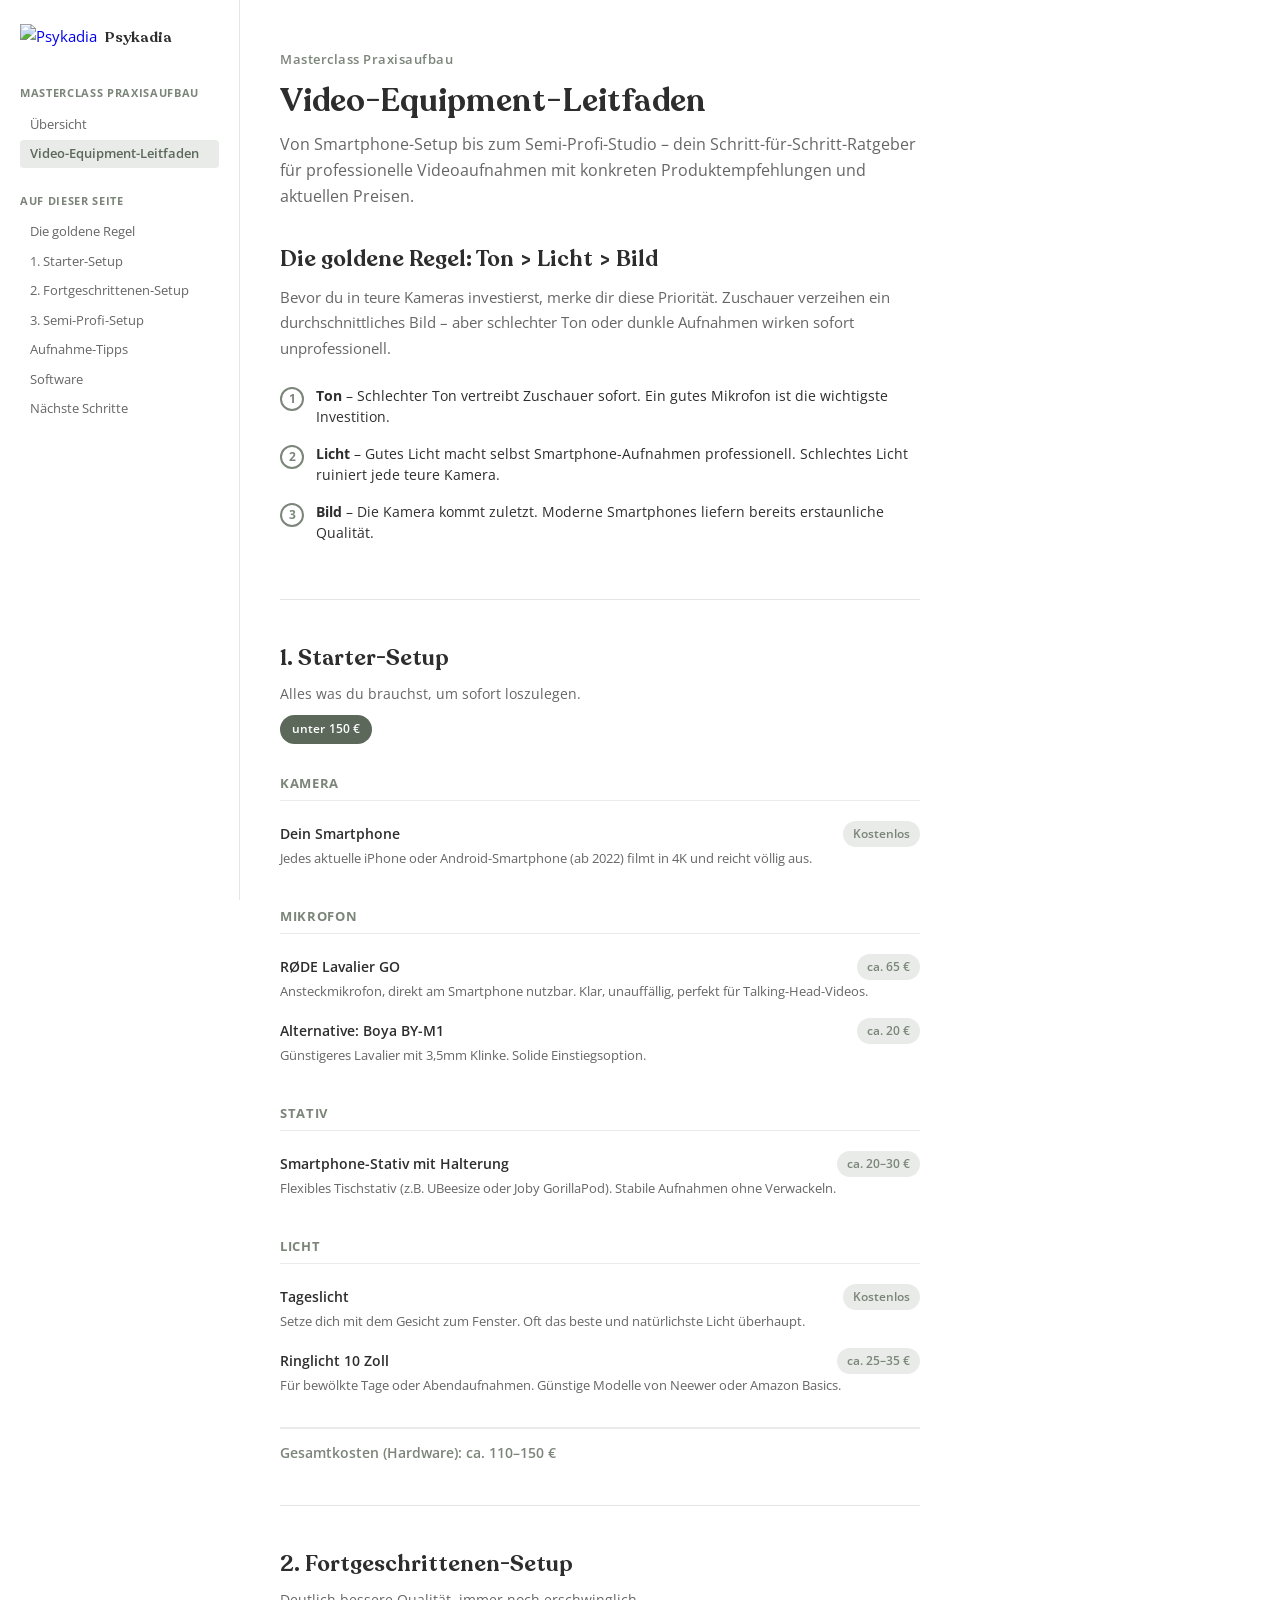
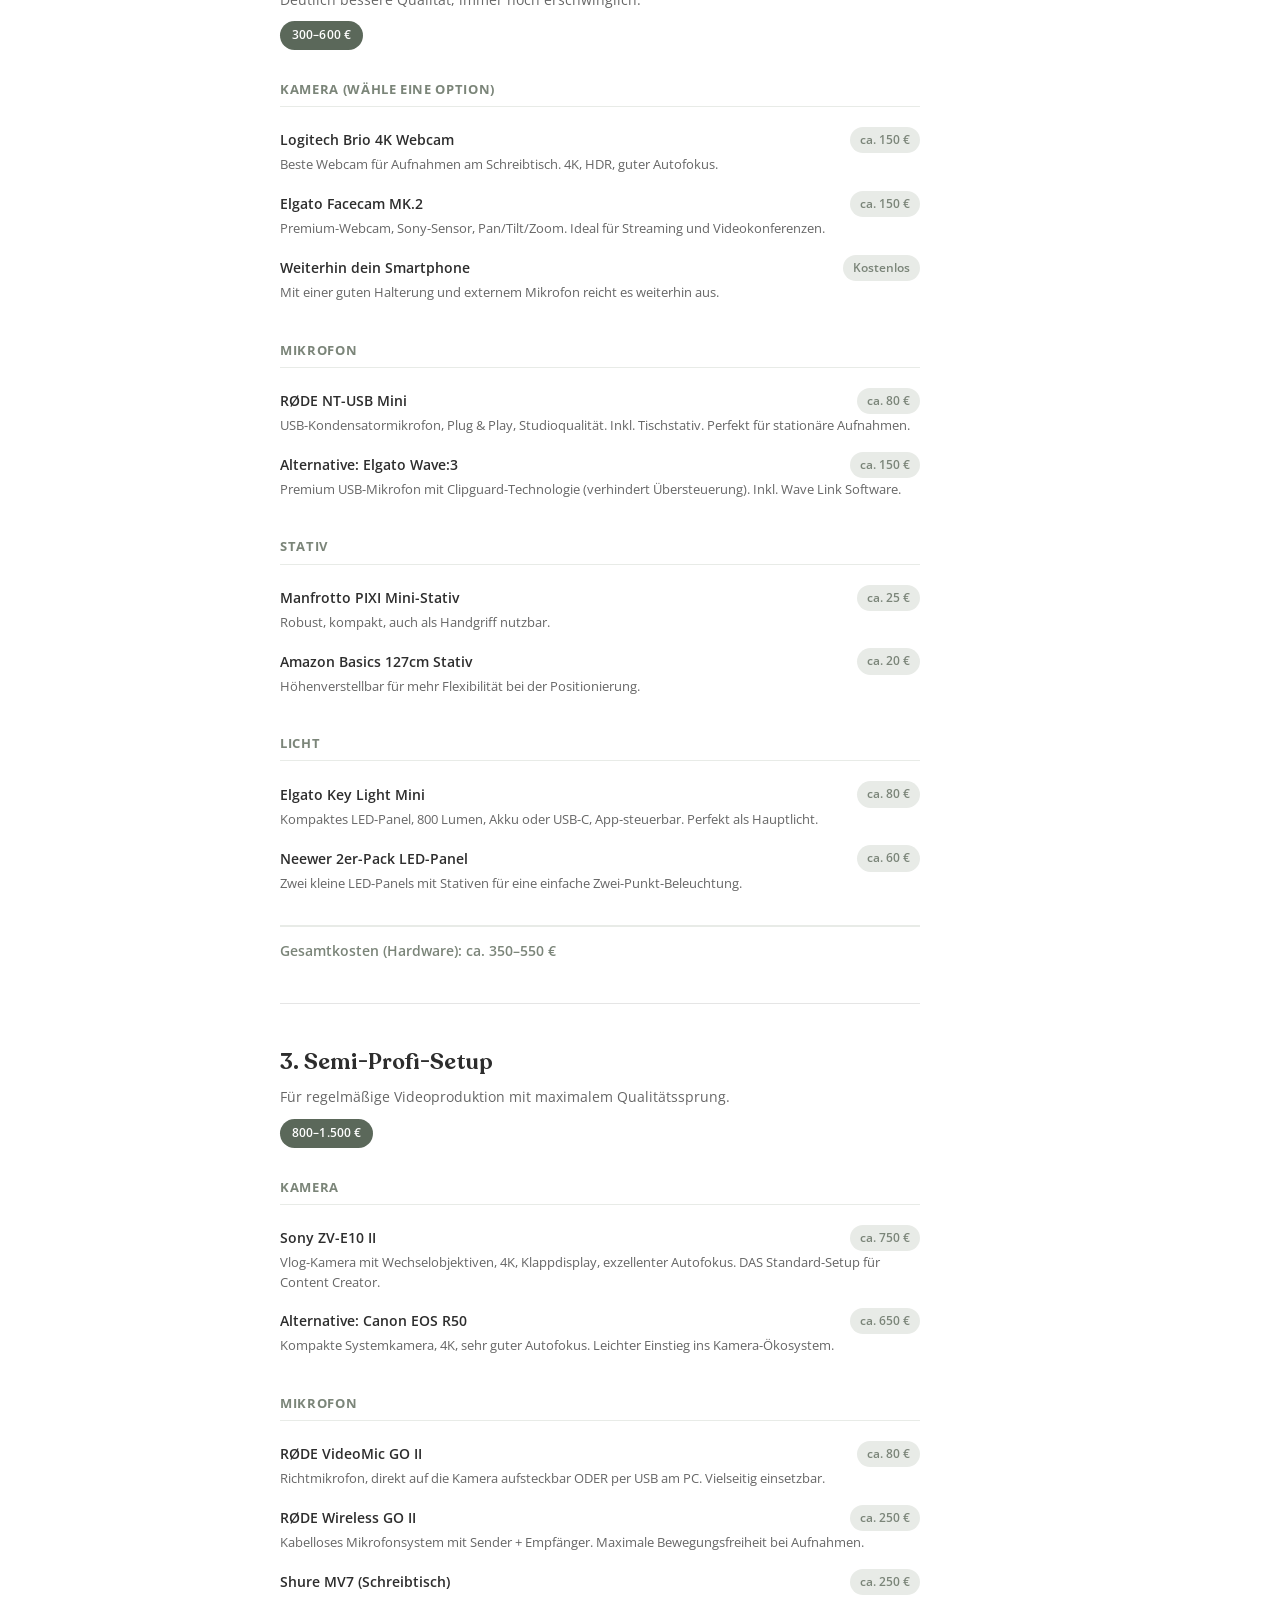
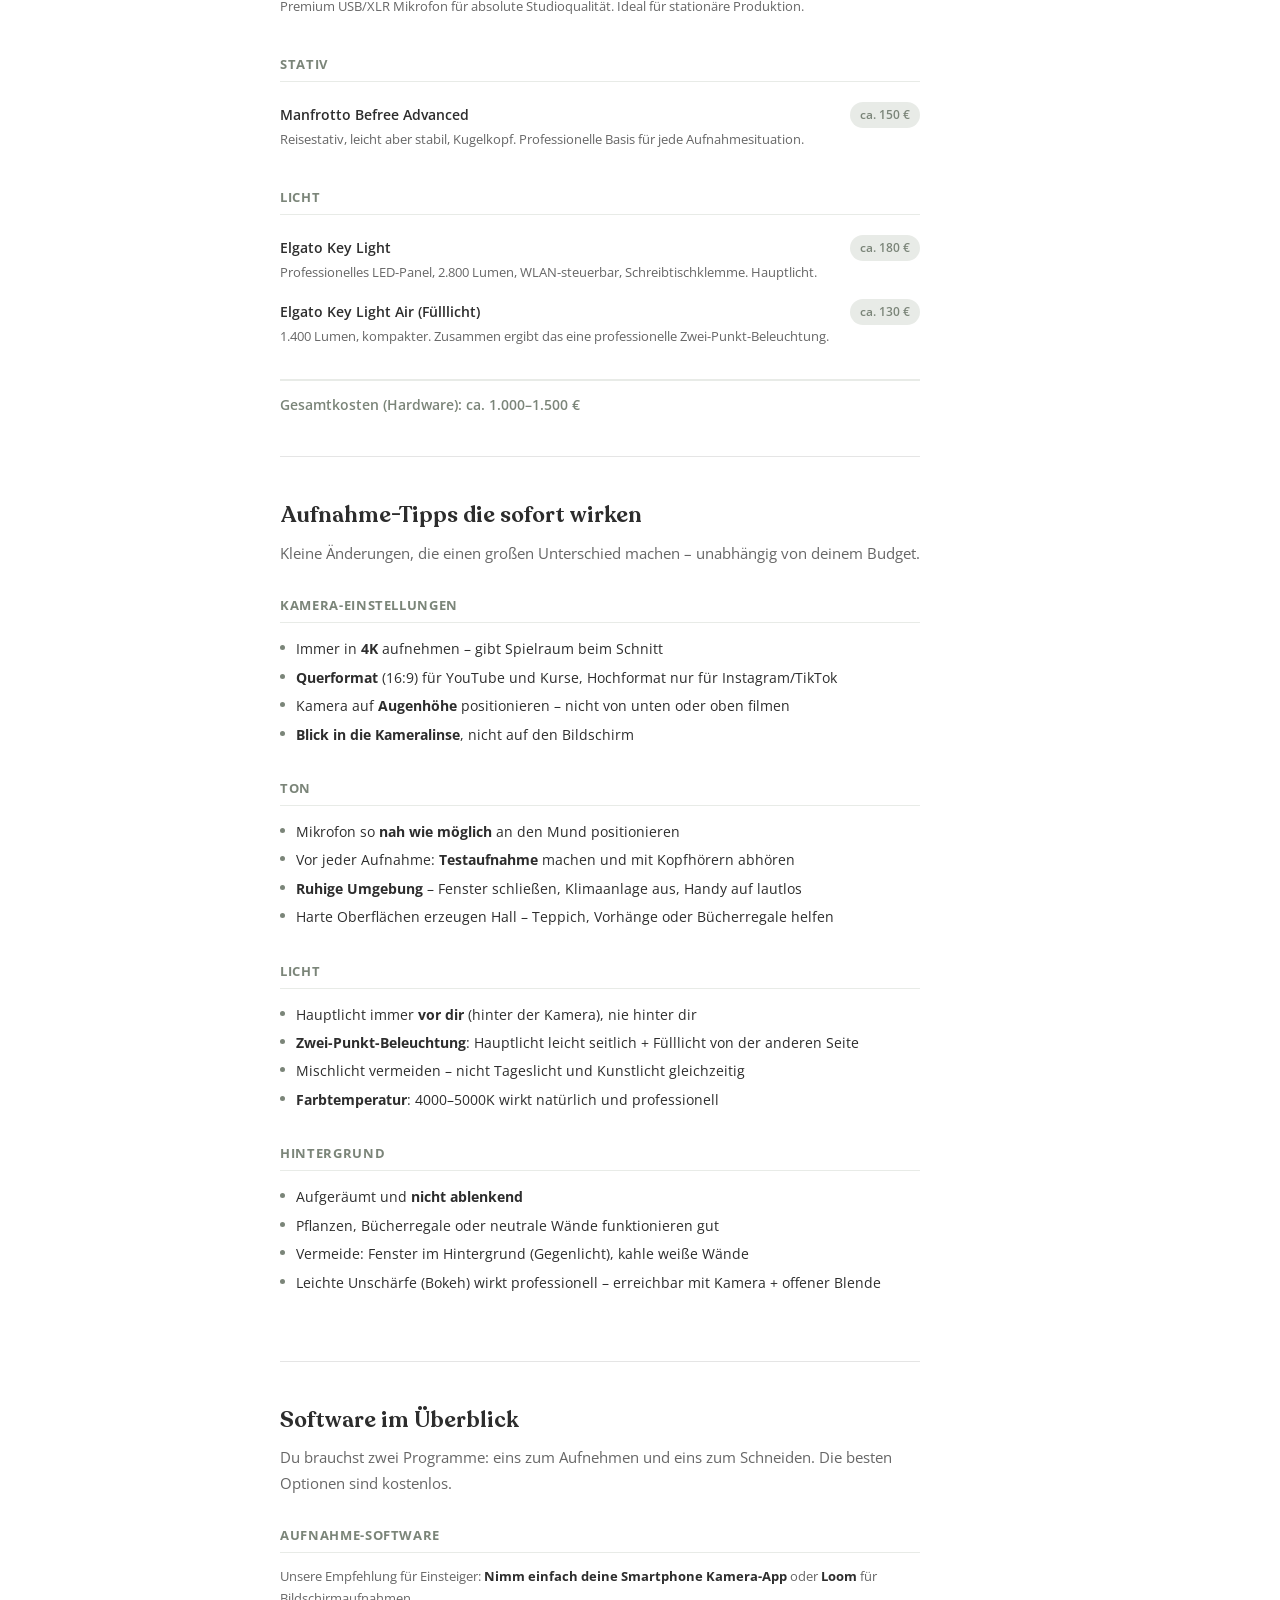
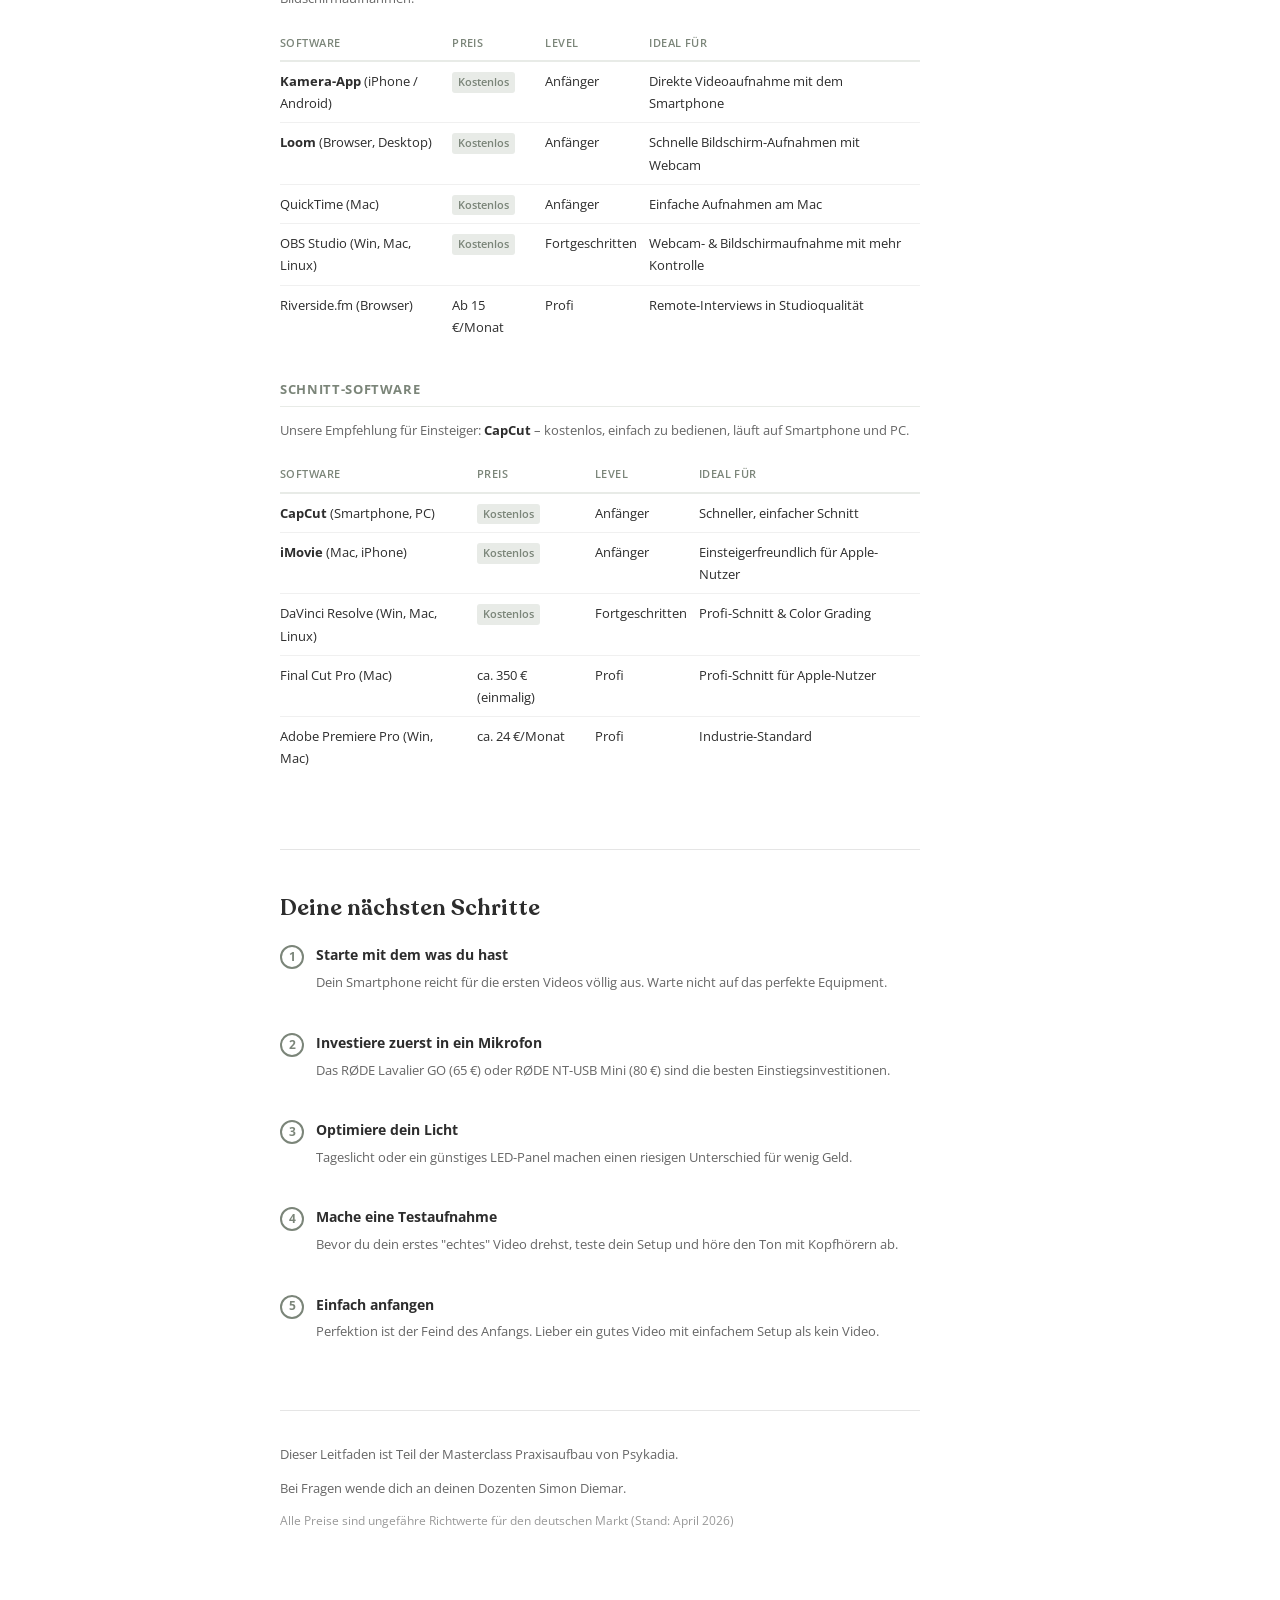
==== pages/video-equipment.html @ 3eea7503 "Initial commit" ====
<!DOCTYPE html>
<html lang="de">
<head>
<meta charset="UTF-8">
<meta name="viewport" content="width=device-width, initial-scale=1.0">
<title>Video-Equipment-Leitfaden | Psykadia</title>
<link rel="preconnect" href="https://fonts.googleapis.com">
<link href="https://fonts.googleapis.com/css2?family=Open+Sans:wght@400;500;600;700&display=swap" rel="stylesheet">
<link rel="stylesheet" href="../assets/style.css">
</head>
<body>

<div class="layout">

  <!-- SIDEBAR -->
  <aside class="sidebar">
    <a href="../index.html" class="sidebar-logo">
      <img src="../assets/logo.png" alt="Psykadia">
      <span>Psykadia</span>
    </a>

    <div class="sidebar-section">
      <div class="sidebar-section-title">Masterclass Praxisaufbau</div>
      <nav>
        <a href="../index.html">Übersicht</a>
        <a href="video-equipment.html" class="active">Video-Equipment-Leitfaden</a>
      </nav>
    </div>

    <div class="sidebar-section">
      <div class="sidebar-section-title">Auf dieser Seite</div>
      <nav>
        <a href="#grundregel">Die goldene Regel</a>
        <a href="#stufe1">1. Starter-Setup</a>
        <a href="#stufe2">2. Fortgeschrittenen-Setup</a>
        <a href="#stufe3">3. Semi-Profi-Setup</a>
        <a href="#tipps">Aufnahme-Tipps</a>
        <a href="#software">Software</a>
        <a href="#schritte">Nächste Schritte</a>
      </nav>
    </div>
  </aside>

  <!-- MAIN -->
  <main class="main">

    <div class="breadcrumb">Masterclass Praxisaufbau</div>
    <h1>Video-Equipment-Leitfaden</h1>
    <p class="page-desc">Von Smartphone-Setup bis zum Semi-Profi-Studio – dein Schritt-für-Schritt-Ratgeber für professionelle Videoaufnahmen mit konkreten Produktempfehlungen und aktuellen Preisen.</p>

    <!-- GOLDEN RULE -->
    <section id="grundregel">
      <h2>Die goldene Regel: Ton > Licht > Bild</h2>
      <p class="section-desc">Bevor du in teure Kameras investierst, merke dir diese Priorität. Zuschauer verzeihen ein durchschnittliches Bild – aber schlechter Ton oder dunkle Aufnahmen wirken sofort unprofessionell.</p>
      <div class="rule-item"><div class="rule-num">1</div><span><strong>Ton</strong> – Schlechter Ton vertreibt Zuschauer sofort. Ein gutes Mikrofon ist die wichtigste Investition.</span></div>
      <div class="rule-item"><div class="rule-num">2</div><span><strong>Licht</strong> – Gutes Licht macht selbst Smartphone-Aufnahmen professionell. Schlechtes Licht ruiniert jede teure Kamera.</span></div>
      <div class="rule-item"><div class="rule-num">3</div><span><strong>Bild</strong> – Die Kamera kommt zuletzt. Moderne Smartphones liefern bereits erstaunliche Qualität.</span></div>
    </section>

    <!-- STUFE 1 -->
    <section id="stufe1">
      <div class="tier-heading">
        <h2>1. Starter-Setup</h2>
        <div class="tier-desc">Alles was du brauchst, um sofort loszulegen.</div>
        <span class="pill">unter 150 €</span>
      </div>

      <div class="category-label">Kamera</div>
      <div class="product">
        <div class="product-row"><span class="product-name">Dein Smartphone</span><span class="product-price">Kostenlos</span></div>
        <div class="product-desc">Jedes aktuelle iPhone oder Android-Smartphone (ab 2022) filmt in 4K und reicht völlig aus.</div>
      </div>

      <div class="category-label">Mikrofon</div>
      <div class="product">
        <div class="product-row"><span class="product-name">RØDE Lavalier GO</span><span class="product-price">ca. 65 €</span></div>
        <div class="product-desc">Ansteckmikrofon, direkt am Smartphone nutzbar. Klar, unauffällig, perfekt für Talking-Head-Videos.</div>
      </div>
      <div class="product">
        <div class="product-row"><span class="product-name">Alternative: Boya BY-M1</span><span class="product-price">ca. 20 €</span></div>
        <div class="product-desc">Günstigeres Lavalier mit 3,5mm Klinke. Solide Einstiegsoption.</div>
      </div>

      <div class="category-label">Stativ</div>
      <div class="product">
        <div class="product-row"><span class="product-name">Smartphone-Stativ mit Halterung</span><span class="product-price">ca. 20–30 €</span></div>
        <div class="product-desc">Flexibles Tischstativ (z.B. UBeesize oder Joby GorillaPod). Stabile Aufnahmen ohne Verwackeln.</div>
      </div>

      <div class="category-label">Licht</div>
      <div class="product">
        <div class="product-row"><span class="product-name">Tageslicht</span><span class="product-price">Kostenlos</span></div>
        <div class="product-desc">Setze dich mit dem Gesicht zum Fenster. Oft das beste und natürlichste Licht überhaupt.</div>
      </div>
      <div class="product">
        <div class="product-row"><span class="product-name">Ringlicht 10 Zoll</span><span class="product-price">ca. 25–35 €</span></div>
        <div class="product-desc">Für bewölkte Tage oder Abendaufnahmen. Günstige Modelle von Neewer oder Amazon Basics.</div>
      </div>

      <div class="tier-total">Gesamtkosten (Hardware): ca. 110–150 €</div>
    </section>

    <!-- STUFE 2 -->
    <section id="stufe2">
      <div class="tier-heading">
        <h2>2. Fortgeschrittenen-Setup</h2>
        <div class="tier-desc">Deutlich bessere Qualität, immer noch erschwinglich.</div>
        <span class="pill">300–600 €</span>
      </div>

      <div class="category-label">Kamera (wähle eine Option)</div>
      <div class="product">
        <div class="product-row"><span class="product-name">Logitech Brio 4K Webcam</span><span class="product-price">ca. 150 €</span></div>
        <div class="product-desc">Beste Webcam für Aufnahmen am Schreibtisch. 4K, HDR, guter Autofokus.</div>
      </div>
      <div class="product">
        <div class="product-row"><span class="product-name">Elgato Facecam MK.2</span><span class="product-price">ca. 150 €</span></div>
        <div class="product-desc">Premium-Webcam, Sony-Sensor, Pan/Tilt/Zoom. Ideal für Streaming und Videokonferenzen.</div>
      </div>
      <div class="product">
        <div class="product-row"><span class="product-name">Weiterhin dein Smartphone</span><span class="product-price">Kostenlos</span></div>
        <div class="product-desc">Mit einer guten Halterung und externem Mikrofon reicht es weiterhin aus.</div>
      </div>

      <div class="category-label">Mikrofon</div>
      <div class="product">
        <div class="product-row"><span class="product-name">RØDE NT-USB Mini</span><span class="product-price">ca. 80 €</span></div>
        <div class="product-desc">USB-Kondensatormikrofon, Plug & Play, Studioqualität. Inkl. Tischstativ. Perfekt für stationäre Aufnahmen.</div>
      </div>
      <div class="product">
        <div class="product-row"><span class="product-name">Alternative: Elgato Wave:3</span><span class="product-price">ca. 150 €</span></div>
        <div class="product-desc">Premium USB-Mikrofon mit Clipguard-Technologie (verhindert Übersteuerung). Inkl. Wave Link Software.</div>
      </div>

      <div class="category-label">Stativ</div>
      <div class="product">
        <div class="product-row"><span class="product-name">Manfrotto PIXI Mini-Stativ</span><span class="product-price">ca. 25 €</span></div>
        <div class="product-desc">Robust, kompakt, auch als Handgriff nutzbar.</div>
      </div>
      <div class="product">
        <div class="product-row"><span class="product-name">Amazon Basics 127cm Stativ</span><span class="product-price">ca. 20 €</span></div>
        <div class="product-desc">Höhenverstellbar für mehr Flexibilität bei der Positionierung.</div>
      </div>

      <div class="category-label">Licht</div>
      <div class="product">
        <div class="product-row"><span class="product-name">Elgato Key Light Mini</span><span class="product-price">ca. 80 €</span></div>
        <div class="product-desc">Kompaktes LED-Panel, 800 Lumen, Akku oder USB-C, App-steuerbar. Perfekt als Hauptlicht.</div>
      </div>
      <div class="product">
        <div class="product-row"><span class="product-name">Neewer 2er-Pack LED-Panel</span><span class="product-price">ca. 60 €</span></div>
        <div class="product-desc">Zwei kleine LED-Panels mit Stativen für eine einfache Zwei-Punkt-Beleuchtung.</div>
      </div>

      <div class="tier-total">Gesamtkosten (Hardware): ca. 350–550 €</div>
    </section>

    <!-- STUFE 3 -->
    <section id="stufe3">
      <div class="tier-heading">
        <h2>3. Semi-Profi-Setup</h2>
        <div class="tier-desc">Für regelmäßige Videoproduktion mit maximalem Qualitätssprung.</div>
        <span class="pill">800–1.500 €</span>
      </div>

      <div class="category-label">Kamera</div>
      <div class="product">
        <div class="product-row"><span class="product-name">Sony ZV-E10 II</span><span class="product-price">ca. 750 €</span></div>
        <div class="product-desc">Vlog-Kamera mit Wechselobjektiven, 4K, Klappdisplay, exzellenter Autofokus. DAS Standard-Setup für Content Creator.</div>
      </div>
      <div class="product">
        <div class="product-row"><span class="product-name">Alternative: Canon EOS R50</span><span class="product-price">ca. 650 €</span></div>
        <div class="product-desc">Kompakte Systemkamera, 4K, sehr guter Autofokus. Leichter Einstieg ins Kamera-Ökosystem.</div>
      </div>

      <div class="category-label">Mikrofon</div>
      <div class="product">
        <div class="product-row"><span class="product-name">RØDE VideoMic GO II</span><span class="product-price">ca. 80 €</span></div>
        <div class="product-desc">Richtmikrofon, direkt auf die Kamera aufsteckbar ODER per USB am PC. Vielseitig einsetzbar.</div>
      </div>
      <div class="product">
        <div class="product-row"><span class="product-name">RØDE Wireless GO II</span><span class="product-price">ca. 250 €</span></div>
        <div class="product-desc">Kabelloses Mikrofonsystem mit Sender + Empfänger. Maximale Bewegungsfreiheit bei Aufnahmen.</div>
      </div>
      <div class="product">
        <div class="product-row"><span class="product-name">Shure MV7 (Schreibtisch)</span><span class="product-price">ca. 250 €</span></div>
        <div class="product-desc">Premium USB/XLR Mikrofon für absolute Studioqualität. Ideal für stationäre Produktion.</div>
      </div>

      <div class="category-label">Stativ</div>
      <div class="product">
        <div class="product-row"><span class="product-name">Manfrotto Befree Advanced</span><span class="product-price">ca. 150 €</span></div>
        <div class="product-desc">Reisestativ, leicht aber stabil, Kugelkopf. Professionelle Basis für jede Aufnahmesituation.</div>
      </div>

      <div class="category-label">Licht</div>
      <div class="product">
        <div class="product-row"><span class="product-name">Elgato Key Light</span><span class="product-price">ca. 180 €</span></div>
        <div class="product-desc">Professionelles LED-Panel, 2.800 Lumen, WLAN-steuerbar, Schreibtischklemme. Hauptlicht.</div>
      </div>
      <div class="product">
        <div class="product-row"><span class="product-name">Elgato Key Light Air (Fülllicht)</span><span class="product-price">ca. 130 €</span></div>
        <div class="product-desc">1.400 Lumen, kompakter. Zusammen ergibt das eine professionelle Zwei-Punkt-Beleuchtung.</div>
      </div>

      <div class="tier-total">Gesamtkosten (Hardware): ca. 1.000–1.500 €</div>
    </section>

    <!-- TIPPS -->
    <section id="tipps">
      <h2>Aufnahme-Tipps die sofort wirken</h2>
      <p class="section-desc">Kleine Änderungen, die einen großen Unterschied machen – unabhängig von deinem Budget.</p>

      <div class="category-label">Kamera-Einstellungen</div>
      <ul class="tips">
        <li>Immer in <strong>4K</strong> aufnehmen – gibt Spielraum beim Schnitt</li>
        <li><strong>Querformat</strong> (16:9) für YouTube und Kurse, Hochformat nur für Instagram/TikTok</li>
        <li>Kamera auf <strong>Augenhöhe</strong> positionieren – nicht von unten oder oben filmen</li>
        <li><strong>Blick in die Kameralinse</strong>, nicht auf den Bildschirm</li>
      </ul>

      <div class="category-label">Ton</div>
      <ul class="tips">
        <li>Mikrofon so <strong>nah wie möglich</strong> an den Mund positionieren</li>
        <li>Vor jeder Aufnahme: <strong>Testaufnahme</strong> machen und mit Kopfhörern abhören</li>
        <li><strong>Ruhige Umgebung</strong> – Fenster schließen, Klimaanlage aus, Handy auf lautlos</li>
        <li>Harte Oberflächen erzeugen Hall – Teppich, Vorhänge oder Bücherregale helfen</li>
      </ul>

      <div class="category-label">Licht</div>
      <ul class="tips">
        <li>Hauptlicht immer <strong>vor dir</strong> (hinter der Kamera), nie hinter dir</li>
        <li><strong>Zwei-Punkt-Beleuchtung</strong>: Hauptlicht leicht seitlich + Fülllicht von der anderen Seite</li>
        <li>Mischlicht vermeiden – nicht Tageslicht und Kunstlicht gleichzeitig</li>
        <li><strong>Farbtemperatur</strong>: 4000–5000K wirkt natürlich und professionell</li>
      </ul>

      <div class="category-label">Hintergrund</div>
      <ul class="tips">
        <li>Aufgeräumt und <strong>nicht ablenkend</strong></li>
        <li>Pflanzen, Bücherregale oder neutrale Wände funktionieren gut</li>
        <li>Vermeide: Fenster im Hintergrund (Gegenlicht), kahle weiße Wände</li>
        <li>Leichte Unschärfe (Bokeh) wirkt professionell – erreichbar mit Kamera + offener Blende</li>
      </ul>
    </section>

    <!-- SOFTWARE -->
    <section id="software">
      <h2>Software im Überblick</h2>
      <p class="section-desc">Du brauchst zwei Programme: eins zum Aufnehmen und eins zum Schneiden. Die besten Optionen sind kostenlos.</p>

      <div class="category-label">Aufnahme-Software</div>
      <p style="font-size:13px;color:var(--text-secondary);margin-bottom:16px;">Unsere Empfehlung für Einsteiger: <strong style="color:var(--text);">Nimm einfach deine Smartphone Kamera-App</strong> oder <strong style="color:var(--text);">Loom</strong> für Bildschirmaufnahmen.</p>
      <table>
        <thead><tr><th>Software</th><th>Preis</th><th>Level</th><th>Ideal für</th></tr></thead>
        <tbody>
          <tr><td><strong>Kamera-App</strong> (iPhone / Android)</td><td><span class="tag-free">Kostenlos</span></td><td>Anfänger</td><td>Direkte Videoaufnahme mit dem Smartphone</td></tr>
          <tr><td><strong>Loom</strong> (Browser, Desktop)</td><td><span class="tag-free">Kostenlos</span></td><td>Anfänger</td><td>Schnelle Bildschirm-Aufnahmen mit Webcam</td></tr>
          <tr><td>QuickTime (Mac)</td><td><span class="tag-free">Kostenlos</span></td><td>Anfänger</td><td>Einfache Aufnahmen am Mac</td></tr>
          <tr><td>OBS Studio (Win, Mac, Linux)</td><td><span class="tag-free">Kostenlos</span></td><td>Fortgeschritten</td><td>Webcam- & Bildschirmaufnahme mit mehr Kontrolle</td></tr>
          <tr><td>Riverside.fm (Browser)</td><td>Ab 15 €/Monat</td><td>Profi</td><td>Remote-Interviews in Studioqualität</td></tr>
        </tbody>
      </table>

      <div class="category-label">Schnitt-Software</div>
      <p style="font-size:13px;color:var(--text-secondary);margin-bottom:16px;">Unsere Empfehlung für Einsteiger: <strong style="color:var(--text);">CapCut</strong> – kostenlos, einfach zu bedienen, läuft auf Smartphone und PC.</p>
      <table>
        <thead><tr><th>Software</th><th>Preis</th><th>Level</th><th>Ideal für</th></tr></thead>
        <tbody>
          <tr><td><strong>CapCut</strong> (Smartphone, PC)</td><td><span class="tag-free">Kostenlos</span></td><td>Anfänger</td><td>Schneller, einfacher Schnitt</td></tr>
          <tr><td><strong>iMovie</strong> (Mac, iPhone)</td><td><span class="tag-free">Kostenlos</span></td><td>Anfänger</td><td>Einsteigerfreundlich für Apple-Nutzer</td></tr>
          <tr><td>DaVinci Resolve (Win, Mac, Linux)</td><td><span class="tag-free">Kostenlos</span></td><td>Fortgeschritten</td><td>Profi-Schnitt & Color Grading</td></tr>
          <tr><td>Final Cut Pro (Mac)</td><td>ca. 350 € (einmalig)</td><td>Profi</td><td>Profi-Schnitt für Apple-Nutzer</td></tr>
          <tr><td>Adobe Premiere Pro (Win, Mac)</td><td>ca. 24 €/Monat</td><td>Profi</td><td>Industrie-Standard</td></tr>
        </tbody>
      </table>
    </section>

    <!-- NEXT STEPS -->
    <section id="schritte">
      <h2>Deine nächsten Schritte</h2>
      <div class="step"><div class="step-num">1</div><div class="step-text"><strong>Starte mit dem was du hast</strong><span>Dein Smartphone reicht für die ersten Videos völlig aus. Warte nicht auf das perfekte Equipment.</span></div></div>
      <div class="step"><div class="step-num">2</div><div class="step-text"><strong>Investiere zuerst in ein Mikrofon</strong><span>Das RØDE Lavalier GO (65 €) oder RØDE NT-USB Mini (80 €) sind die besten Einstiegsinvestitionen.</span></div></div>
      <div class="step"><div class="step-num">3</div><div class="step-text"><strong>Optimiere dein Licht</strong><span>Tageslicht oder ein günstiges LED-Panel machen einen riesigen Unterschied für wenig Geld.</span></div></div>
      <div class="step"><div class="step-num">4</div><div class="step-text"><strong>Mache eine Testaufnahme</strong><span>Bevor du dein erstes "echtes" Video drehst, teste dein Setup und höre den Ton mit Kopfhörern ab.</span></div></div>
      <div class="step"><div class="step-num">5</div><div class="step-text"><strong>Einfach anfangen</strong><span>Perfektion ist der Feind des Anfangs. Lieber ein gutes Video mit einfachem Setup als kein Video.</span></div></div>
    </section>

    <footer>
      <p>Dieser Leitfaden ist Teil der Masterclass Praxisaufbau von Psykadia.</p>
      <p>Bei Fragen wende dich an deinen Dozenten Simon Diemar.</p>
      <p style="margin-top:12px;font-size:12px;color:#999;">Alle Preise sind ungefähre Richtwerte für den deutschen Markt (Stand: April 2026)</p>
    </footer>

  </main>
</div>

</body>
</html>
---- assets/style.css ----
@font-face {
    font-family: 'Recoleta';
    src: url('./Recoleta-SemiBold.ttf') format('truetype');
    font-weight: 600;
    font-style: normal;
    font-display: swap;
  }
  
  :root {
    --sage: #7B8579;
    --sage-dark: #5B685A;
    --sage-light: #E8EBE7;
    --cream: #F2EEE6;
    --text: #2D2D2D;
    --text-secondary: #666;
    --border: #E5E5E5;
    --sidebar-width: 240px;
  }
  
  * { margin: 0; padding: 0; box-sizing: border-box; }
  html { scroll-behavior: smooth; }
  
  body {
    font-family: 'Open Sans', sans-serif;
    color: var(--text);
    background: #fff;
    line-height: 1.7;
    font-size: 15px;
    -webkit-font-smoothing: antialiased;
  }
  
  /* ===== LAYOUT ===== */
  .layout {
    display: flex;
    min-height: 100vh;
  }
  
  /* ===== SIDEBAR ===== */
  .sidebar {
    width: var(--sidebar-width);
    border-right: 1px solid var(--border);
    padding: 24px 20px;
    position: fixed;
    top: 0;
    left: 0;
    height: 100vh;
    overflow-y: auto;
  }
  
  .sidebar-logo {
    display: flex;
    align-items: center;
    gap: 8px;
    margin-bottom: 32px;
    text-decoration: none;
  }
  .sidebar-logo img { height: 28px; }
  .sidebar-logo span {
    font-family: 'Recoleta', Georgia, serif;
    font-weight: 600;
    font-size: 15px;
    color: var(--text);
  }
  
  .sidebar-section {
    margin-bottom: 24px;
  }
  .sidebar-section-title {
    font-size: 11px;
    font-weight: 700;
    text-transform: uppercase;
    letter-spacing: 0.06em;
    color: var(--sage);
    margin-bottom: 8px;
  }
  
  .sidebar nav a {
    display: block;
    font-size: 13px;
    color: var(--text-secondary);
    text-decoration: none;
    padding: 4px 10px;
    border-radius: 4px;
    margin-bottom: 2px;
    line-height: 1.5;
  }
  .sidebar nav a:hover {
    color: var(--text);
    background: var(--cream);
  }
  .sidebar nav a.active {
    color: var(--sage-dark);
    background: var(--sage-light);
    font-weight: 600;
  }
  
  /* ===== MAIN CONTENT ===== */
  .main {
    margin-left: var(--sidebar-width);
    flex: 1;
    max-width: 720px;
    padding: 48px 40px 64px;
  }
  
  /* ===== TYPOGRAPHY ===== */
  h1 {
    font-family: 'Recoleta', Georgia, serif;
    font-size: 32px;
    font-weight: 600;
    line-height: 1.2;
    color: var(--text);
    margin-bottom: 12px;
  }
  
  h2 {
    font-family: 'Recoleta', Georgia, serif;
    font-size: 22px;
    font-weight: 600;
    margin-bottom: 6px;
    color: var(--text);
  }
  
  p { margin-bottom: 12px; }
  
  p.page-desc {
    font-size: 16px;
    color: var(--text-secondary);
    line-height: 1.6;
    margin-bottom: 32px;
  }
  
  p.section-desc {
    color: var(--text-secondary);
    margin-bottom: 24px;
  }
  
  .breadcrumb {
    font-size: 13px;
    color: var(--sage);
    font-weight: 600;
    margin-bottom: 12px;
    letter-spacing: 0.04em;
  }
  
  /* ===== SECTIONS ===== */
  section {
    padding: 40px 0;
    border-bottom: 1px solid var(--border);
  }
  section:first-of-type { padding-top: 0; }
  section:last-of-type { border-bottom: none; }
  
  /* ===== TIER HEADINGS ===== */
  .tier-heading { margin-bottom: 24px; }
  .tier-heading h2 { margin-bottom: 4px; }
  .tier-heading .tier-desc {
    font-size: 14px;
    color: var(--text-secondary);
    margin-bottom: 10px;
  }
  
  /* ===== PILLS ===== */
  .pill {
    display: inline-block;
    background: var(--sage-dark);
    color: #fff;
    font-size: 12px;
    font-weight: 600;
    padding: 4px 12px;
    border-radius: 100px;
    letter-spacing: 0.01em;
  }
  
  /* ===== CATEGORY LABELS ===== */
  .category-label {
    font-size: 13px;
    font-weight: 700;
    letter-spacing: 0.05em;
    text-transform: uppercase;
    color: var(--sage);
    margin-top: 28px;
    margin-bottom: 12px;
    padding-bottom: 6px;
    border-bottom: 1px solid var(--sage-light);
  }
  
  /* ===== PRODUCTS ===== */
  .product { padding: 8px 0; }
  .product-row {
    display: flex;
    justify-content: space-between;
    align-items: center;
  }
  .product-name {
    font-weight: 600;
    font-size: 14px;
    color: var(--text);
  }
  .product-price {
    font-size: 12px;
    font-weight: 600;
    color: var(--sage);
    background: var(--sage-light);
    padding: 3px 10px;
    border-radius: 100px;
    white-space: nowrap;
  }
  .product-desc {
    font-size: 13px;
    color: var(--text-secondary);
    margin-top: 2px;
    line-height: 1.5;
  }
  
  /* ===== TIER TOTAL ===== */
  .tier-total {
    margin-top: 24px;
    padding-top: 12px;
    border-top: 2px solid var(--sage-light);
    font-weight: 600;
    color: var(--sage);
    font-size: 14px;
  }
  
  /* ===== NUMBERED ITEMS (rules, steps) ===== */
  .rule-item, .step {
    display: flex;
    gap: 12px;
    align-items: flex-start;
    margin-bottom: 16px;
  }
  .rule-num, .step-num {
    width: 24px;
    height: 24px;
    border: 2px solid var(--sage);
    border-radius: 50%;
    display: flex;
    align-items: center;
    justify-content: center;
    font-size: 12px;
    font-weight: 700;
    color: var(--sage);
    flex-shrink: 0;
    margin-top: 2px;
  }
  .rule-item strong { color: var(--text); }
  .rule-item span, .step-text span {
    font-size: 14px;
    line-height: 1.5;
  }
  .step { padding: 10px 0; }
  .step-text strong { display: block; font-size: 14px; margin-bottom: 2px; }
  .step-text span { font-size: 13px; color: var(--text-secondary); }
  
  /* ===== BULLET LISTS ===== */
  ul.tips { list-style: none; margin-bottom: 24px; }
  ul.tips li {
    padding: 3px 0;
    padding-left: 16px;
    position: relative;
    font-size: 14px;
    line-height: 1.6;
  }
  ul.tips li::before {
    content: '';
    position: absolute;
    left: 0;
    top: 10px;
    width: 5px;
    height: 5px;
    border-radius: 50%;
    background: var(--sage);
  }
  
  /* ===== TABLES ===== */
  table {
    width: 100%;
    border-collapse: collapse;
    margin-bottom: 32px;
    font-size: 13px;
  }
  thead th {
    text-align: left;
    font-weight: 600;
    font-size: 11px;
    text-transform: uppercase;
    letter-spacing: 0.04em;
    color: var(--sage);
    padding: 8px 12px 8px 0;
    border-bottom: 2px solid var(--sage-light);
  }
  tbody td {
    padding: 8px 12px 8px 0;
    border-bottom: 1px solid #f0f0f0;
    vertical-align: top;
  }
  tbody tr:last-child td { border-bottom: none; }
  .tag-free {
    display: inline-block;
    background: var(--sage-light);
    color: var(--sage);
    font-size: 11px;
    font-weight: 600;
    padding: 1px 6px;
    border-radius: 3px;
  }
  
  /* ===== FOOTER ===== */
  footer {
    padding: 32px 0;
    border-top: 1px solid var(--border);
  }
  footer p { font-size: 13px; color: var(--text-secondary); }
  
  /* ===== HOME PAGE CARDS ===== */
  .docs-grid {
    display: grid;
    grid-template-columns: 1fr 1fr;
    gap: 16px;
    margin-top: 24px;
  }
  .doc-card {
    border: 1px solid var(--border);
    border-radius: 8px;
    padding: 20px;
    text-decoration: none;
    color: var(--text);
    transition: border-color 0.2s, box-shadow 0.2s;
  }
  .doc-card:hover {
    border-color: var(--sage);
    box-shadow: 0 2px 8px rgba(0,0,0,0.04);
  }
  .doc-card h3 {
    font-family: 'Recoleta', Georgia, serif;
    font-size: 16px;
    font-weight: 600;
    margin-bottom: 4px;
  }
  .doc-card p {
    font-size: 13px;
    color: var(--text-secondary);
    margin-bottom: 0;
    line-height: 1.5;
  }
  
  /* ===== MOBILE ===== */
  @media (max-width: 768px) {
    .sidebar {
      display: none;
    }
    .main {
      margin-left: 0;
      padding: 32px 20px 48px;
    }
    .docs-grid {
      grid-template-columns: 1fr;
    }
    .product-row {
      flex-direction: column;
      align-items: flex-start;
      gap: 4px;
    }
  }
  
  @media print {
    .sidebar { display: none; }
    .main { margin-left: 0; }
    section { padding: 24px 0; }
  }
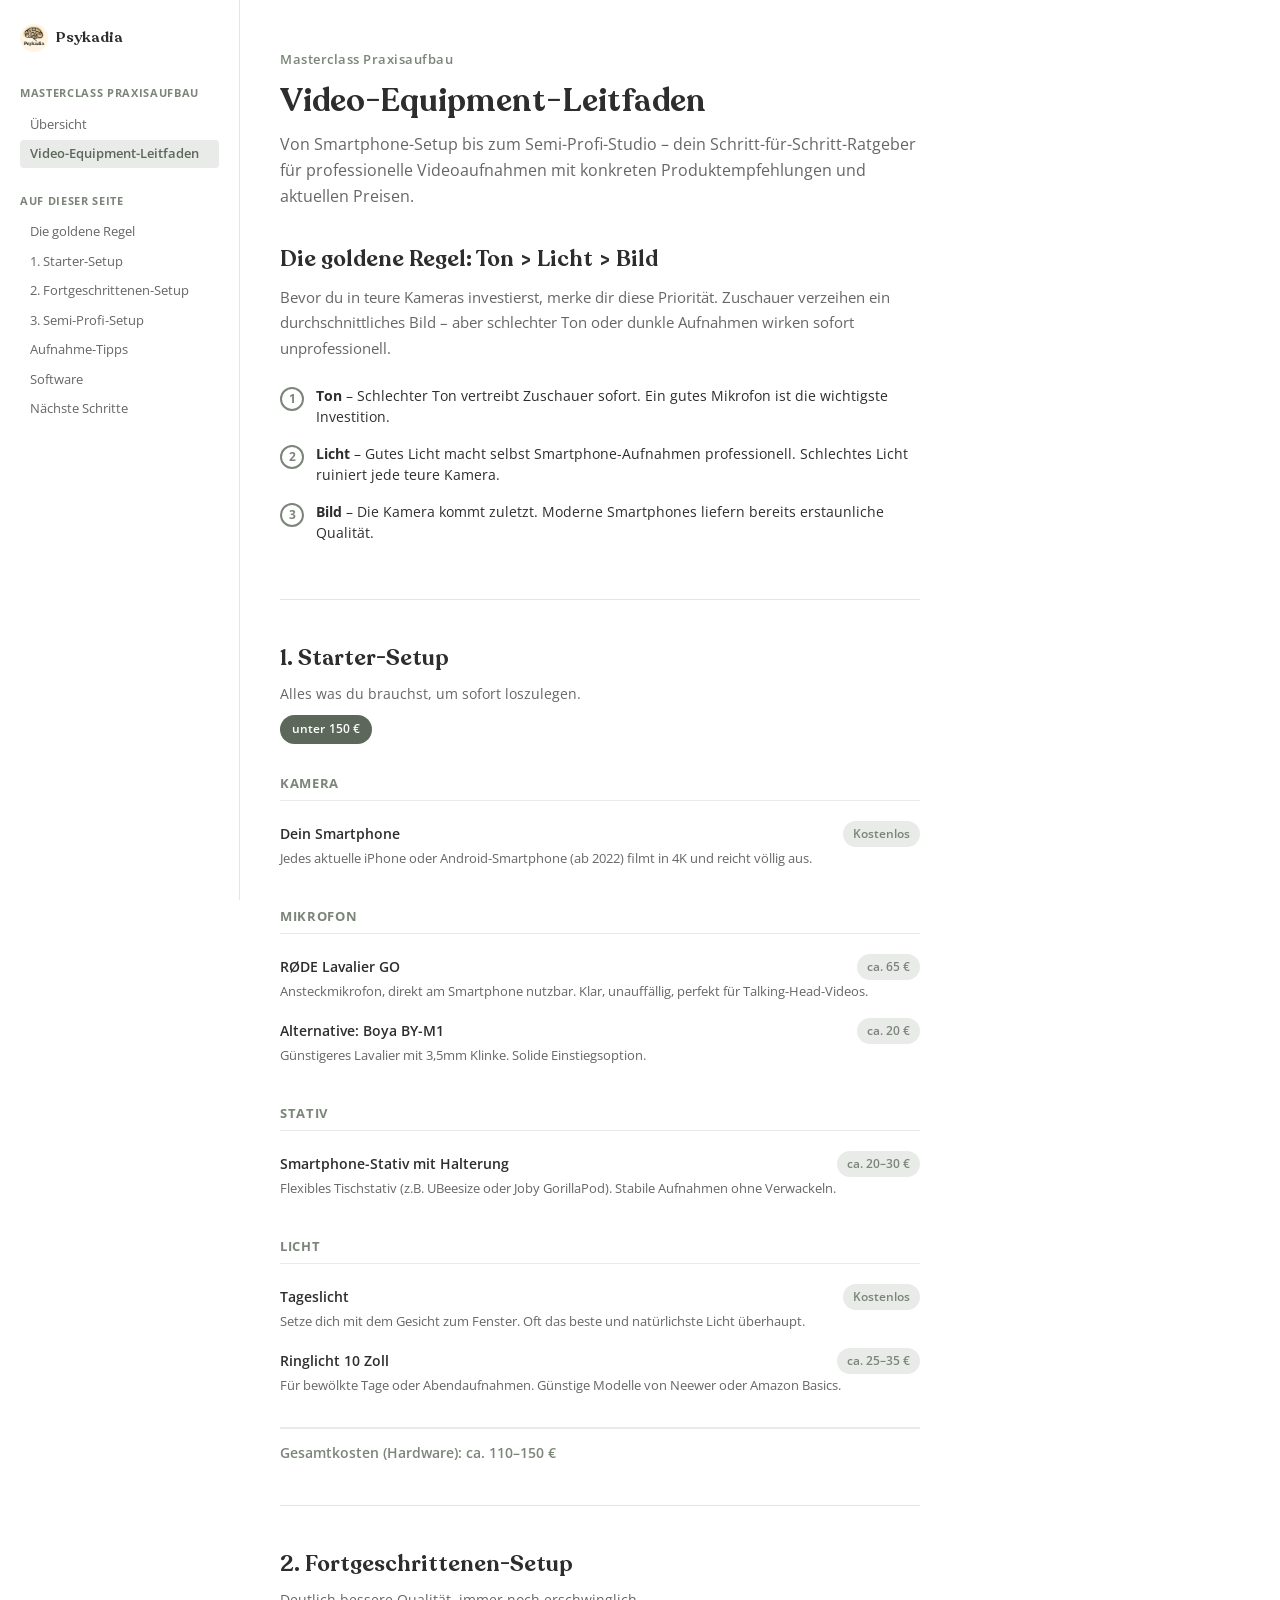
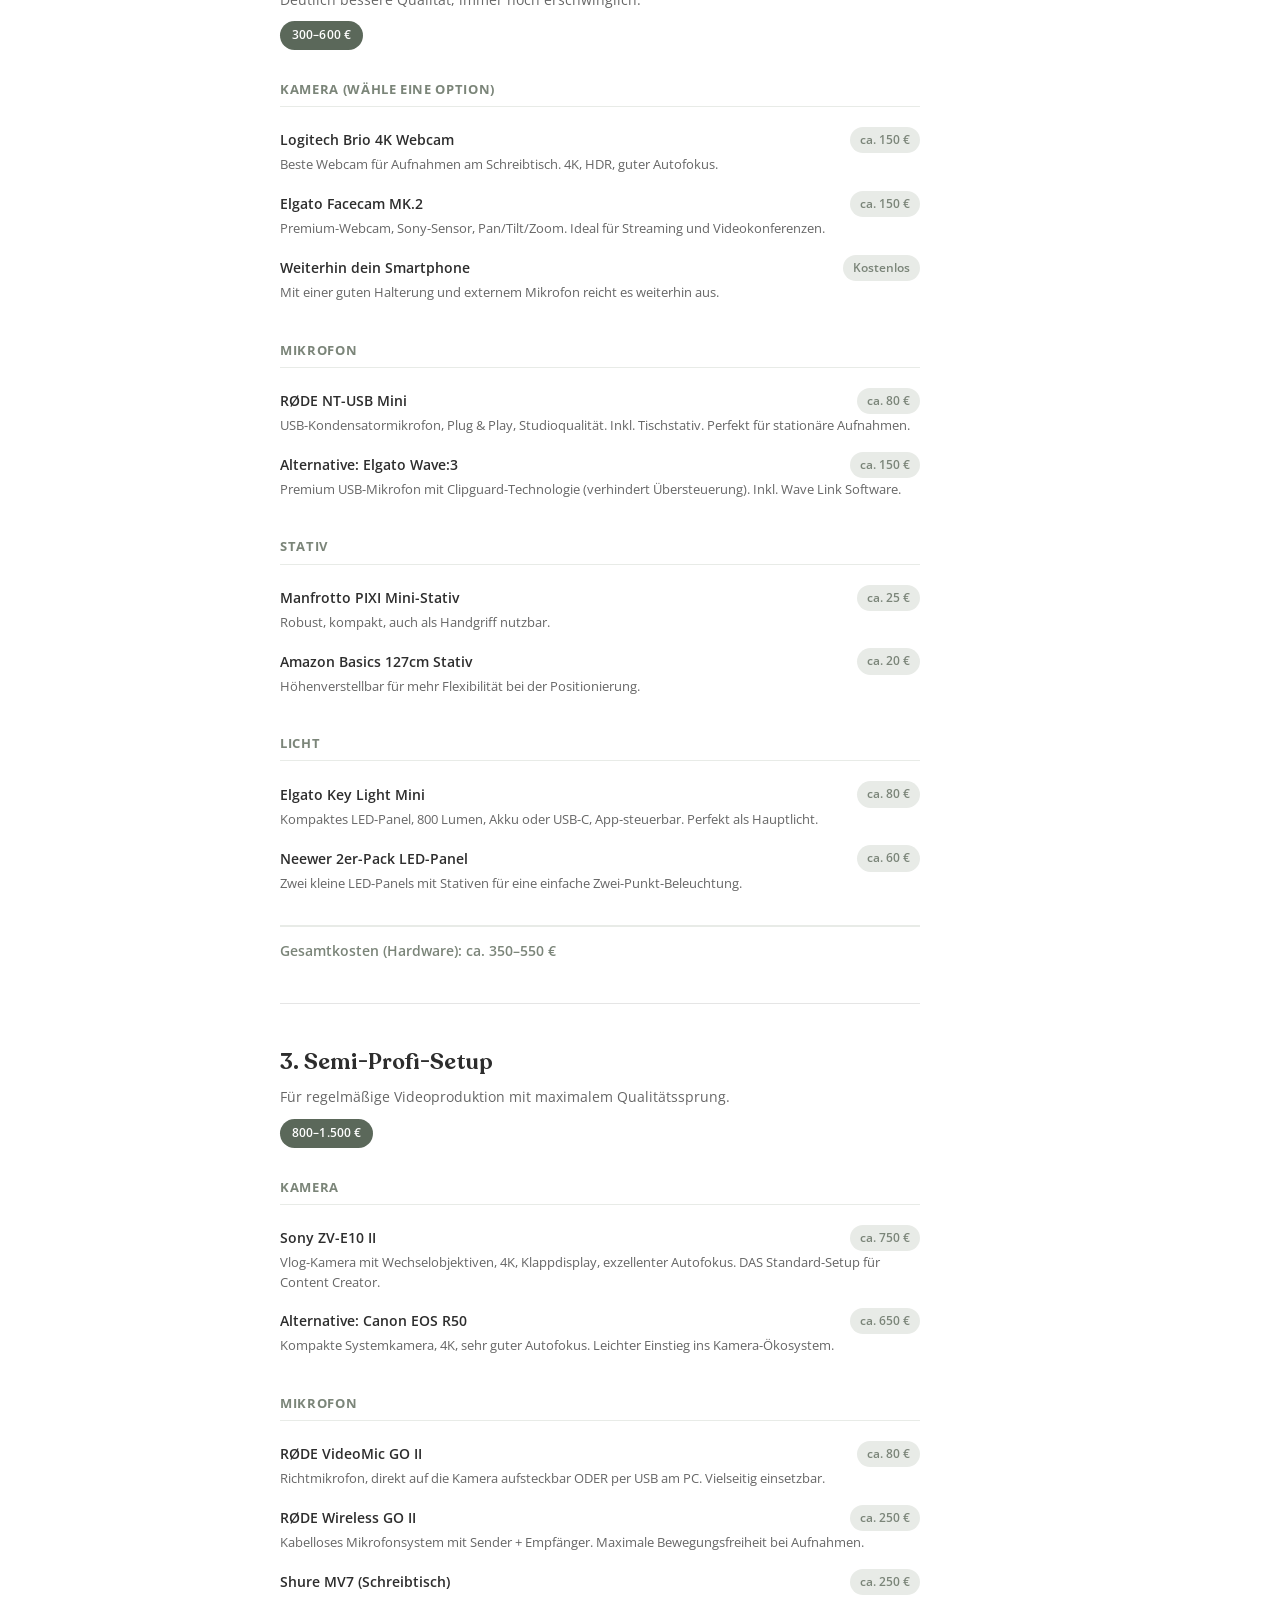
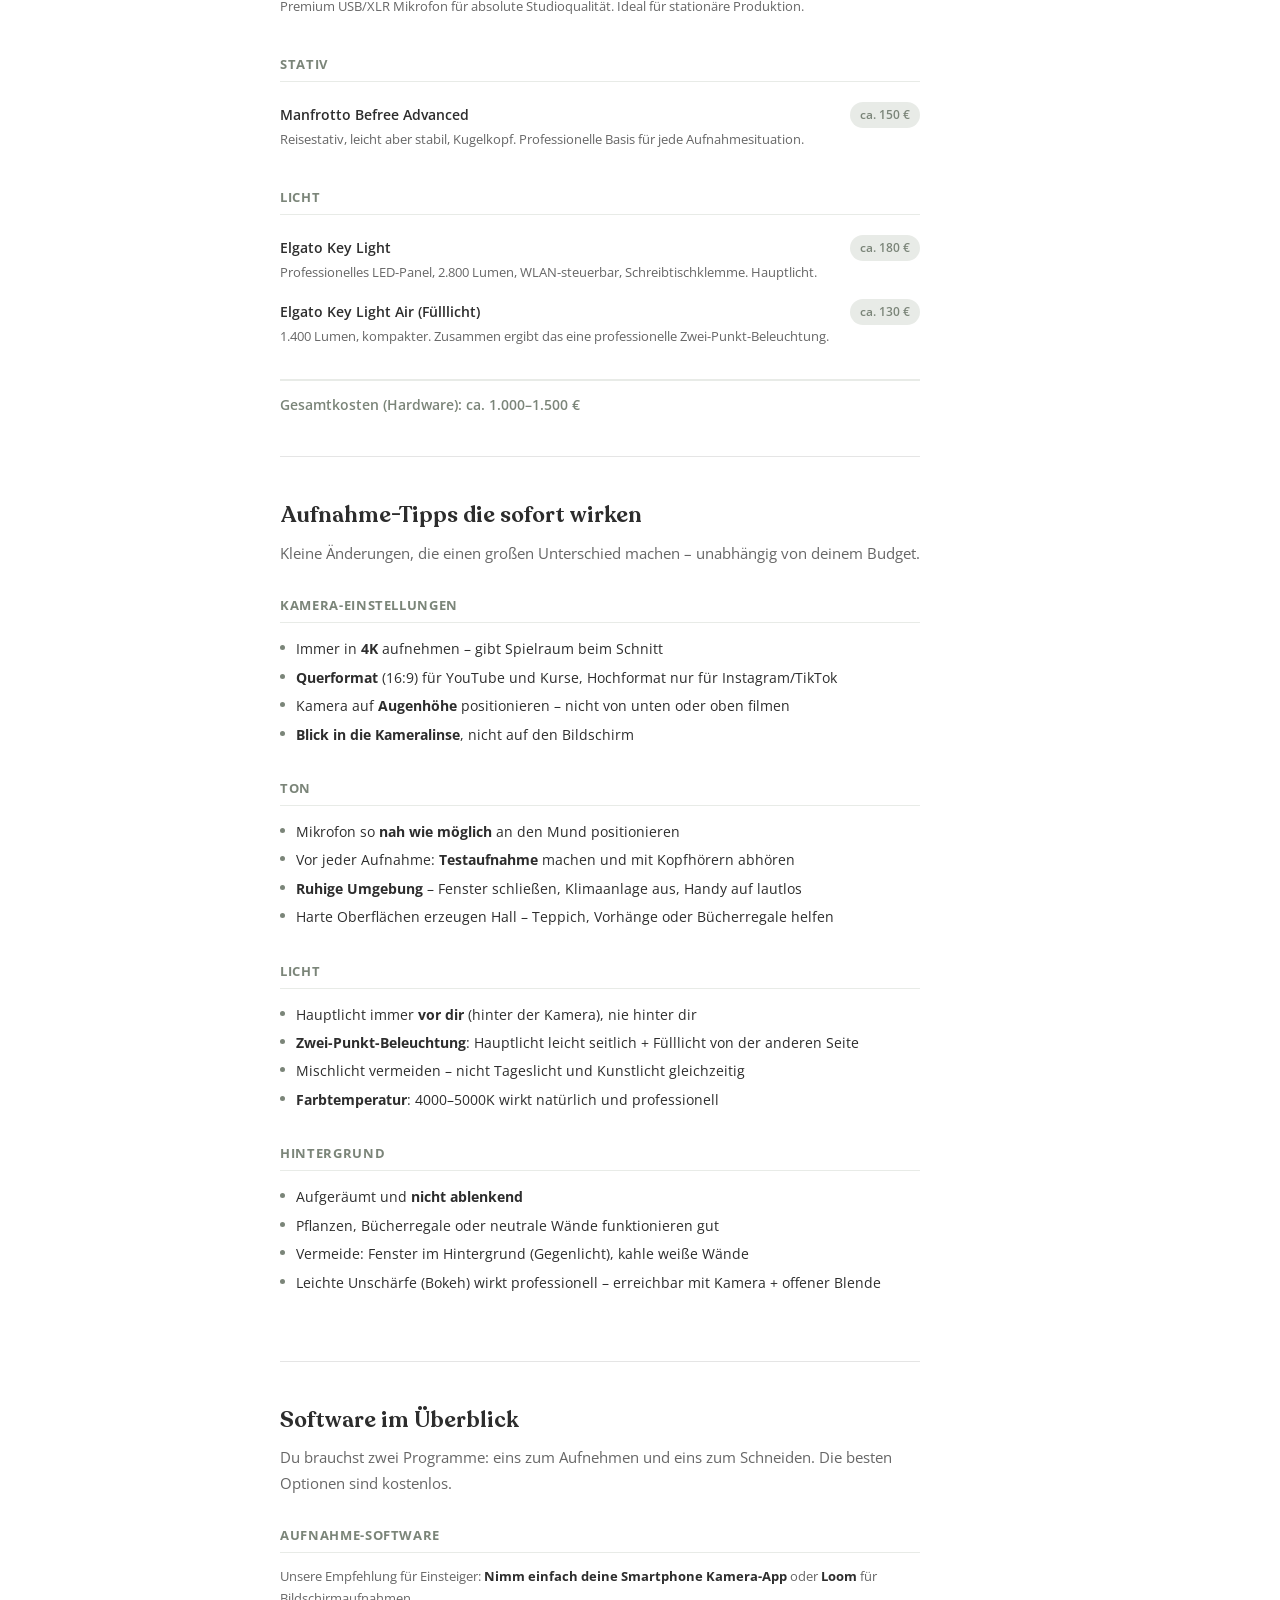
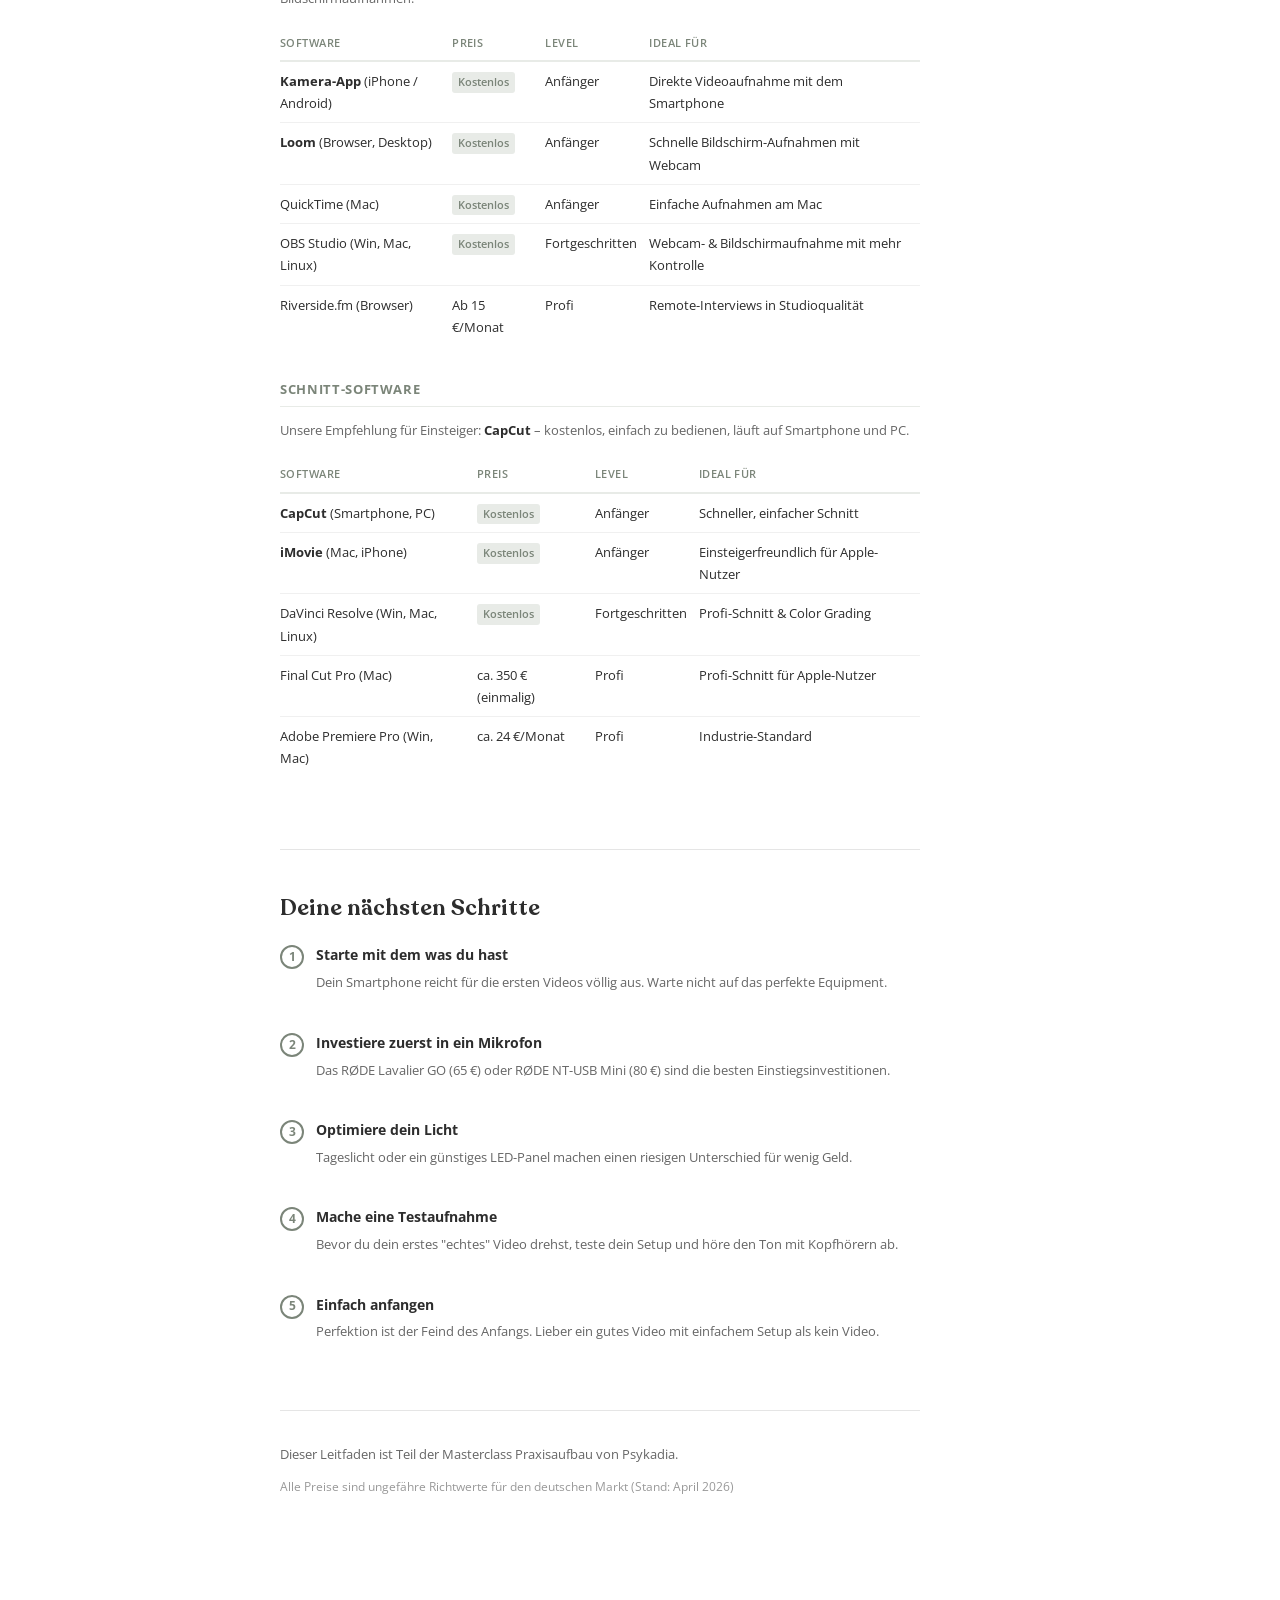
==== commit 28c3f000: "removed "bei fragen wende dich an Simon Diemar"" ====
--- a/pages/video-equipment.html
+++ b/pages/video-equipment.html
@@ -288,7 +288,6 @@
 
     <footer>
       <p>Dieser Leitfaden ist Teil der Masterclass Praxisaufbau von Psykadia.</p>
-      <p>Bei Fragen wende dich an deinen Dozenten Simon Diemar.</p>
       <p style="margin-top:12px;font-size:12px;color:#999;">Alle Preise sind ungefähre Richtwerte für den deutschen Markt (Stand: April 2026)</p>
     </footer>
 
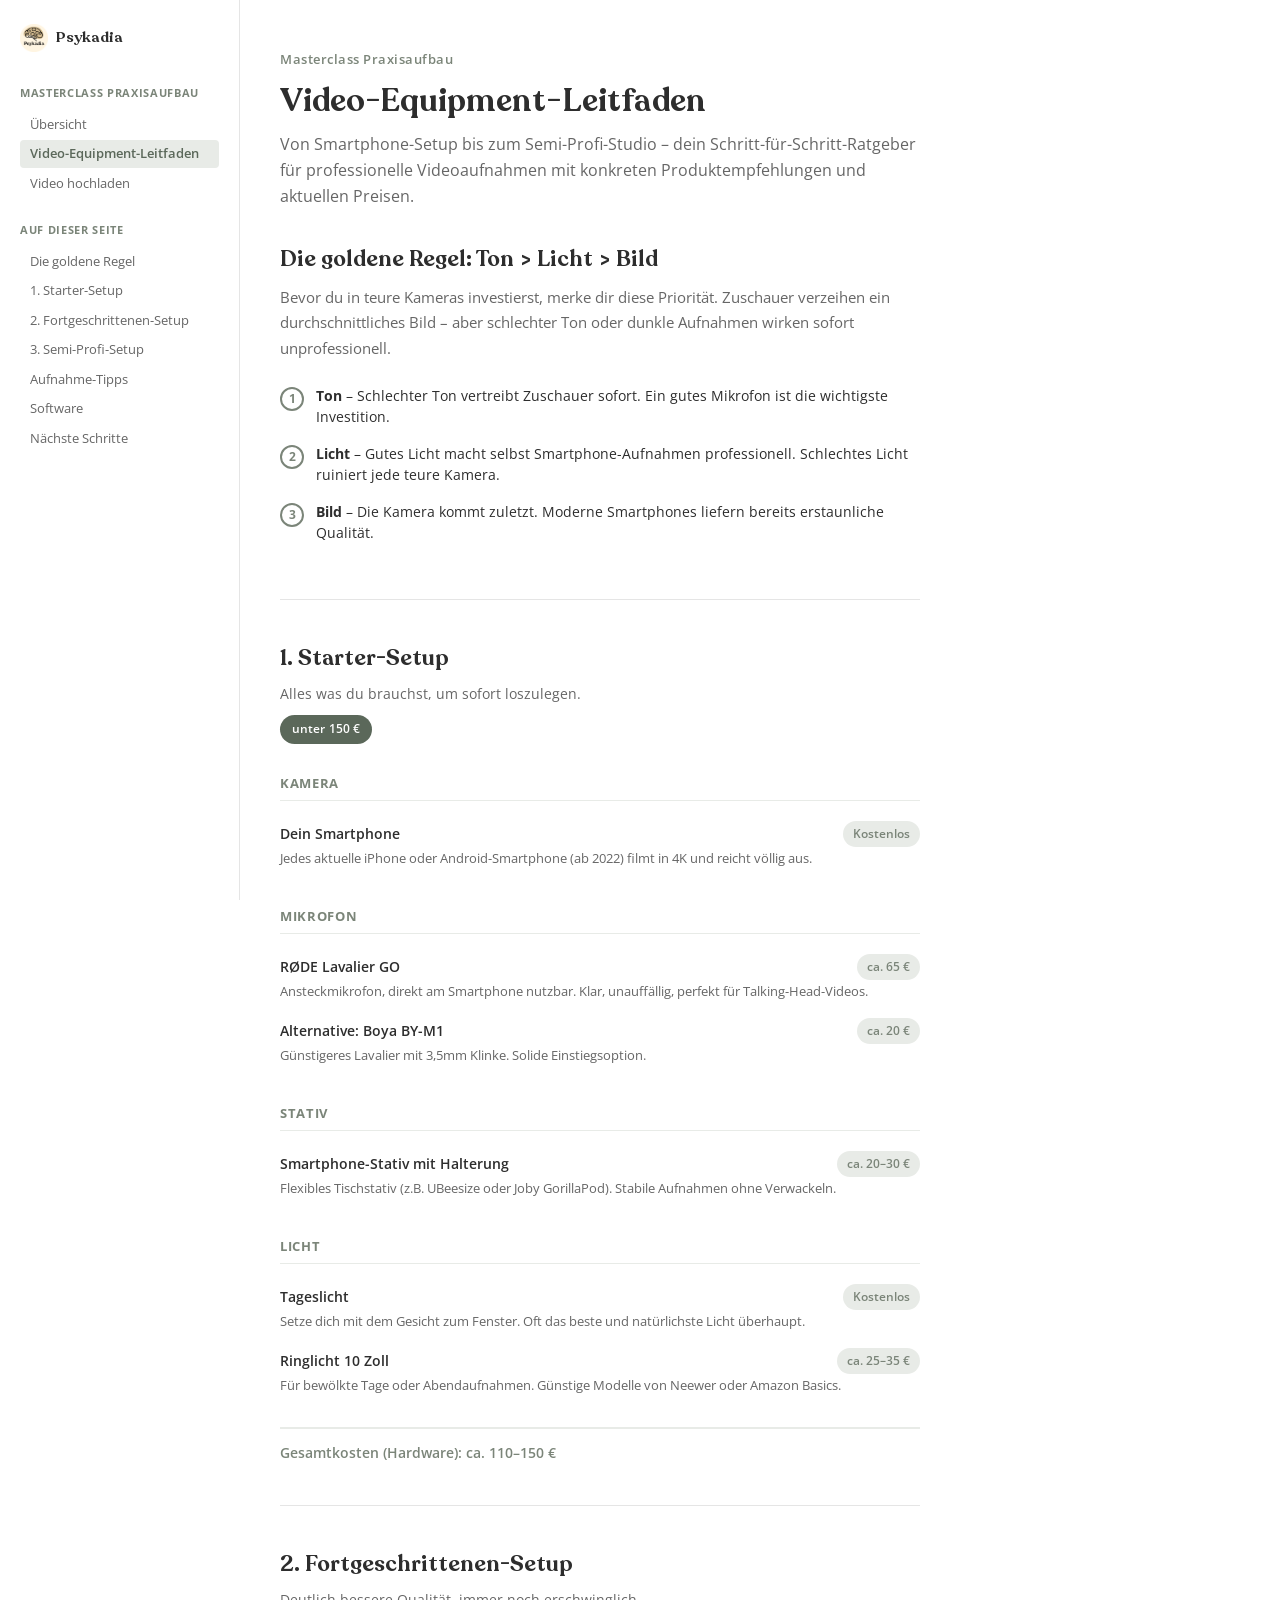
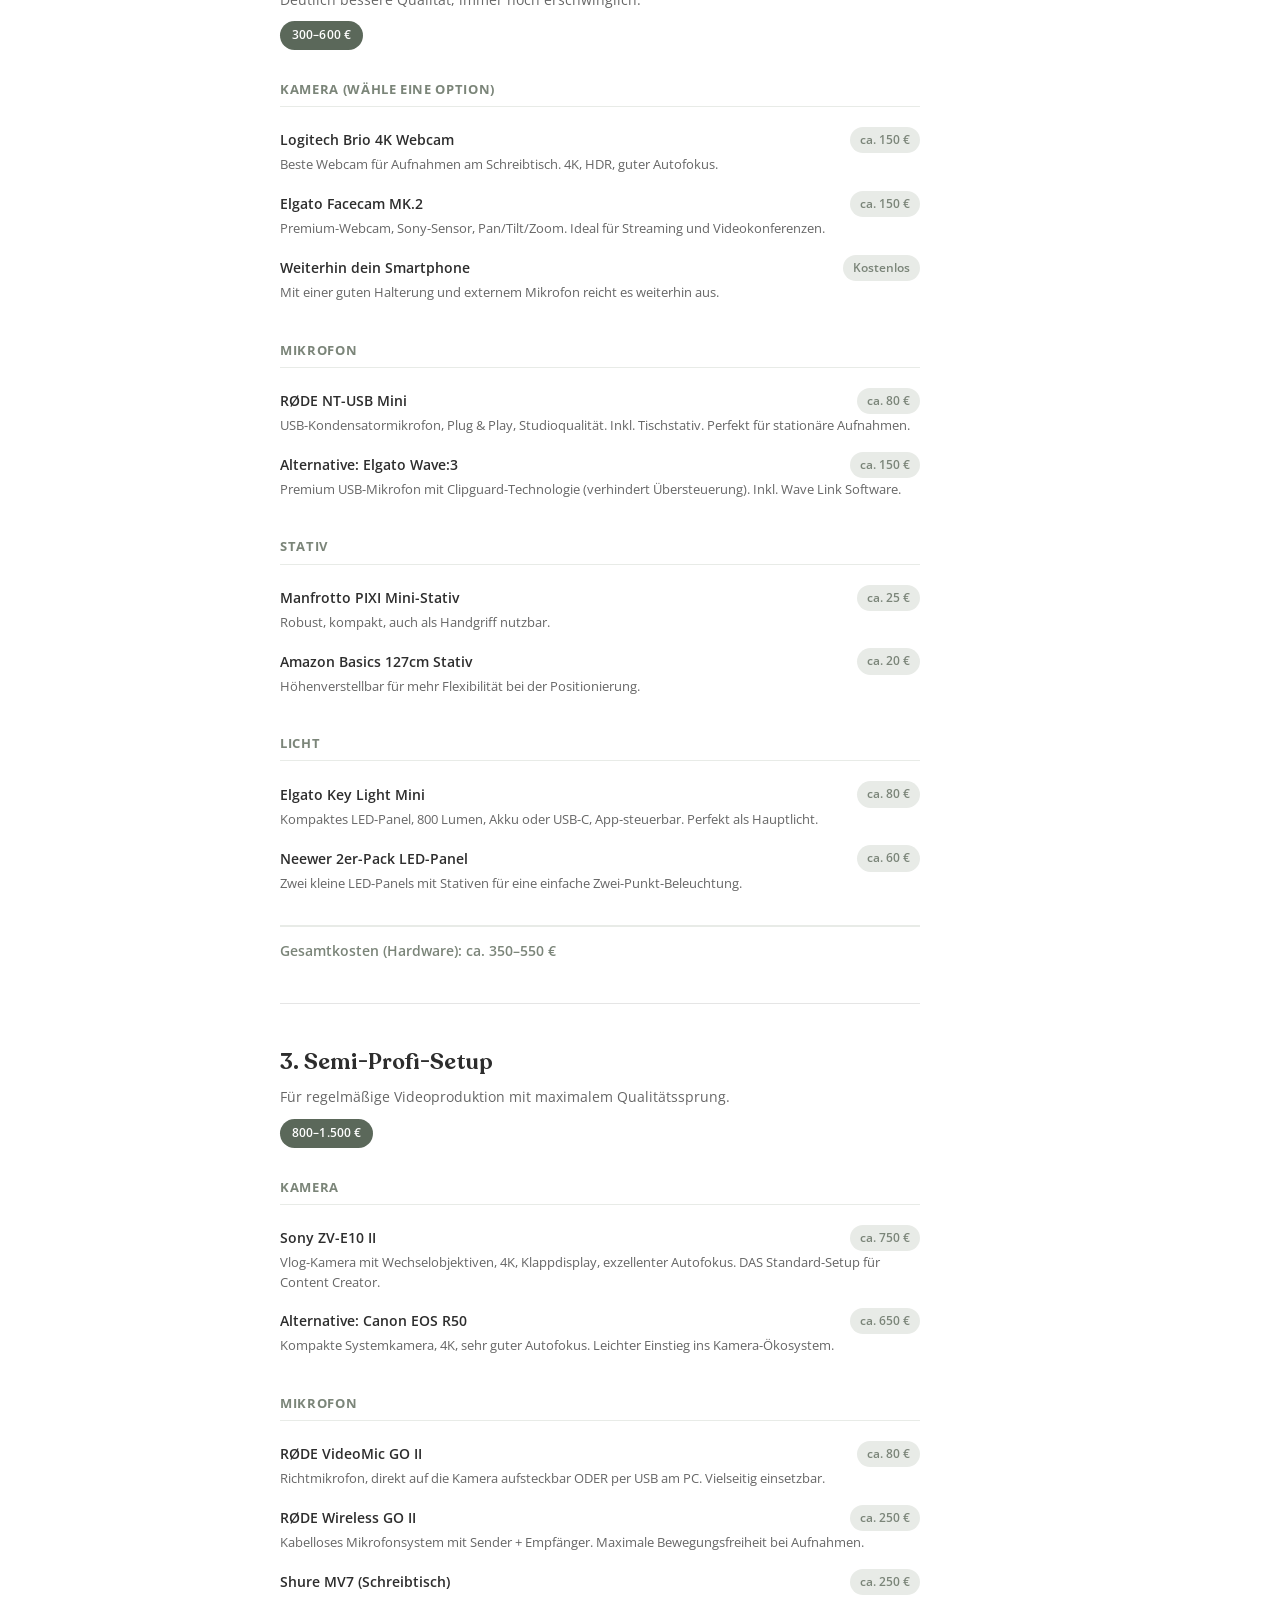
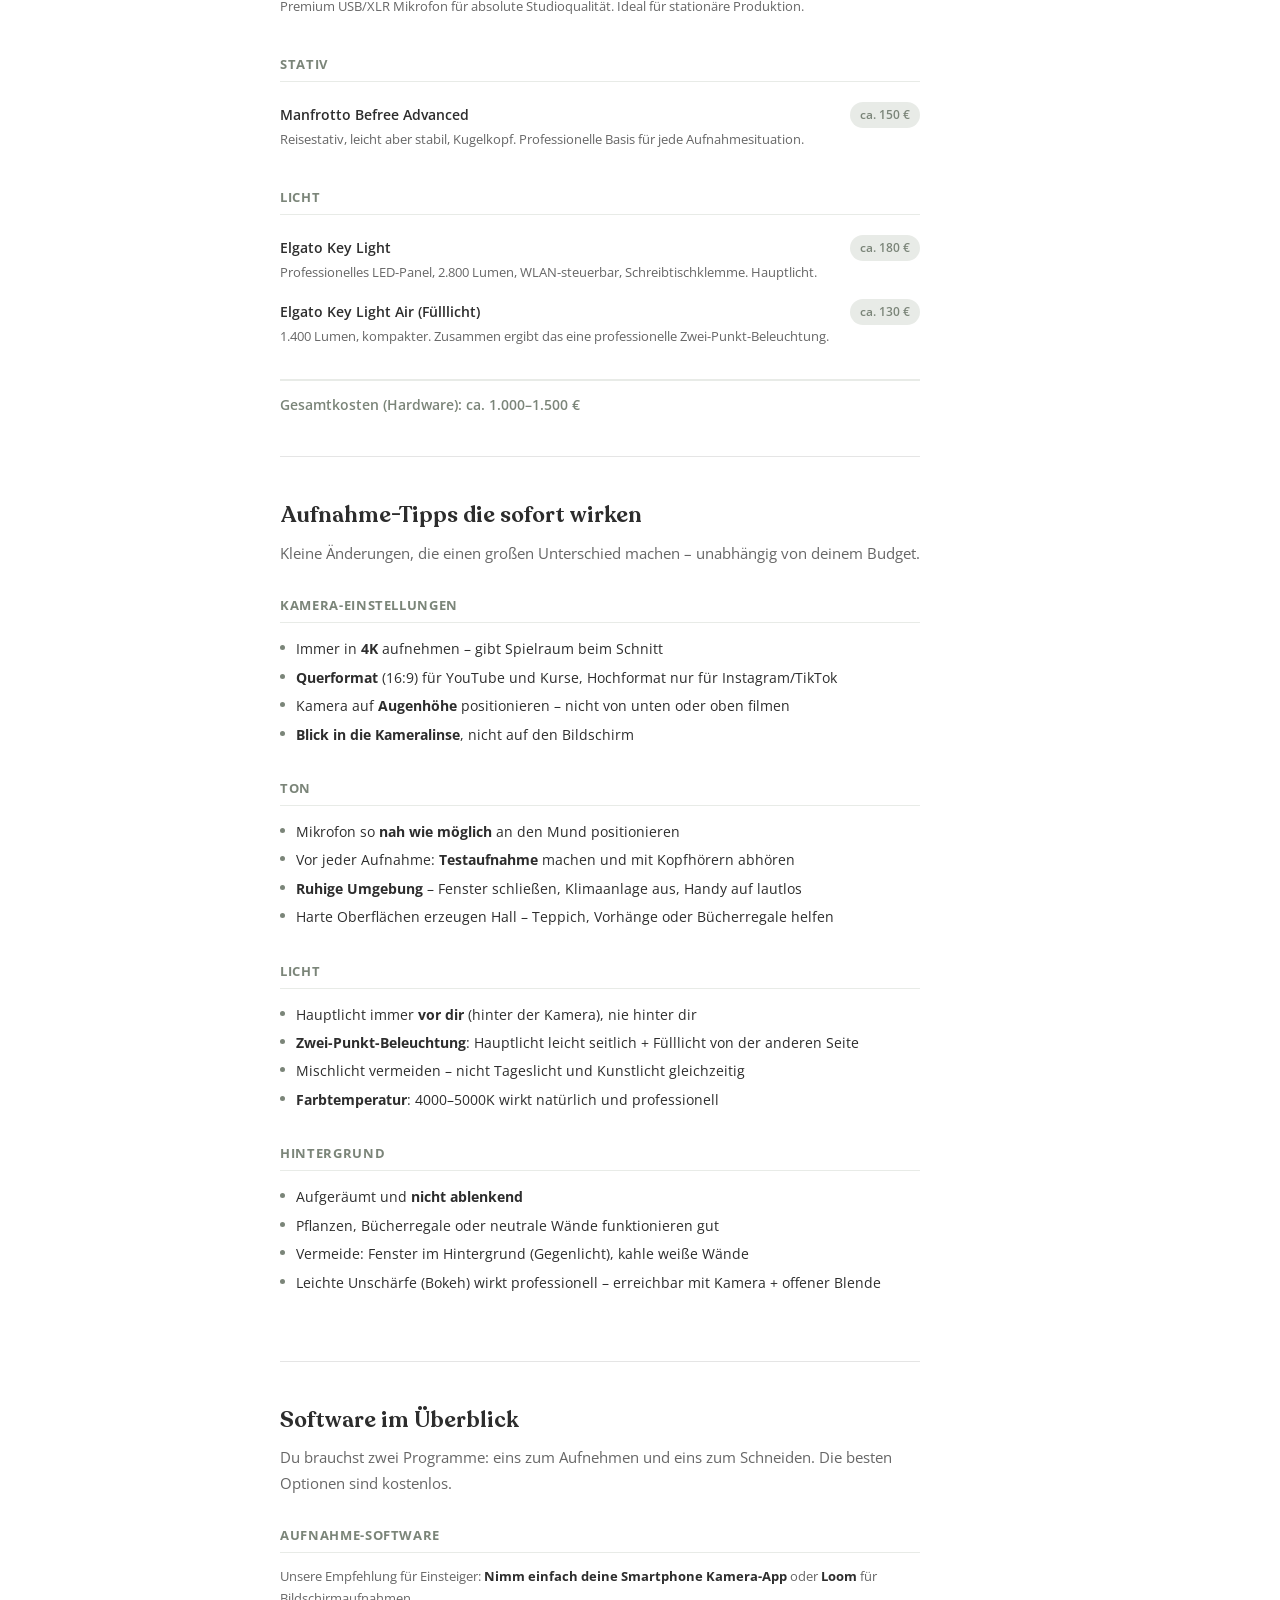
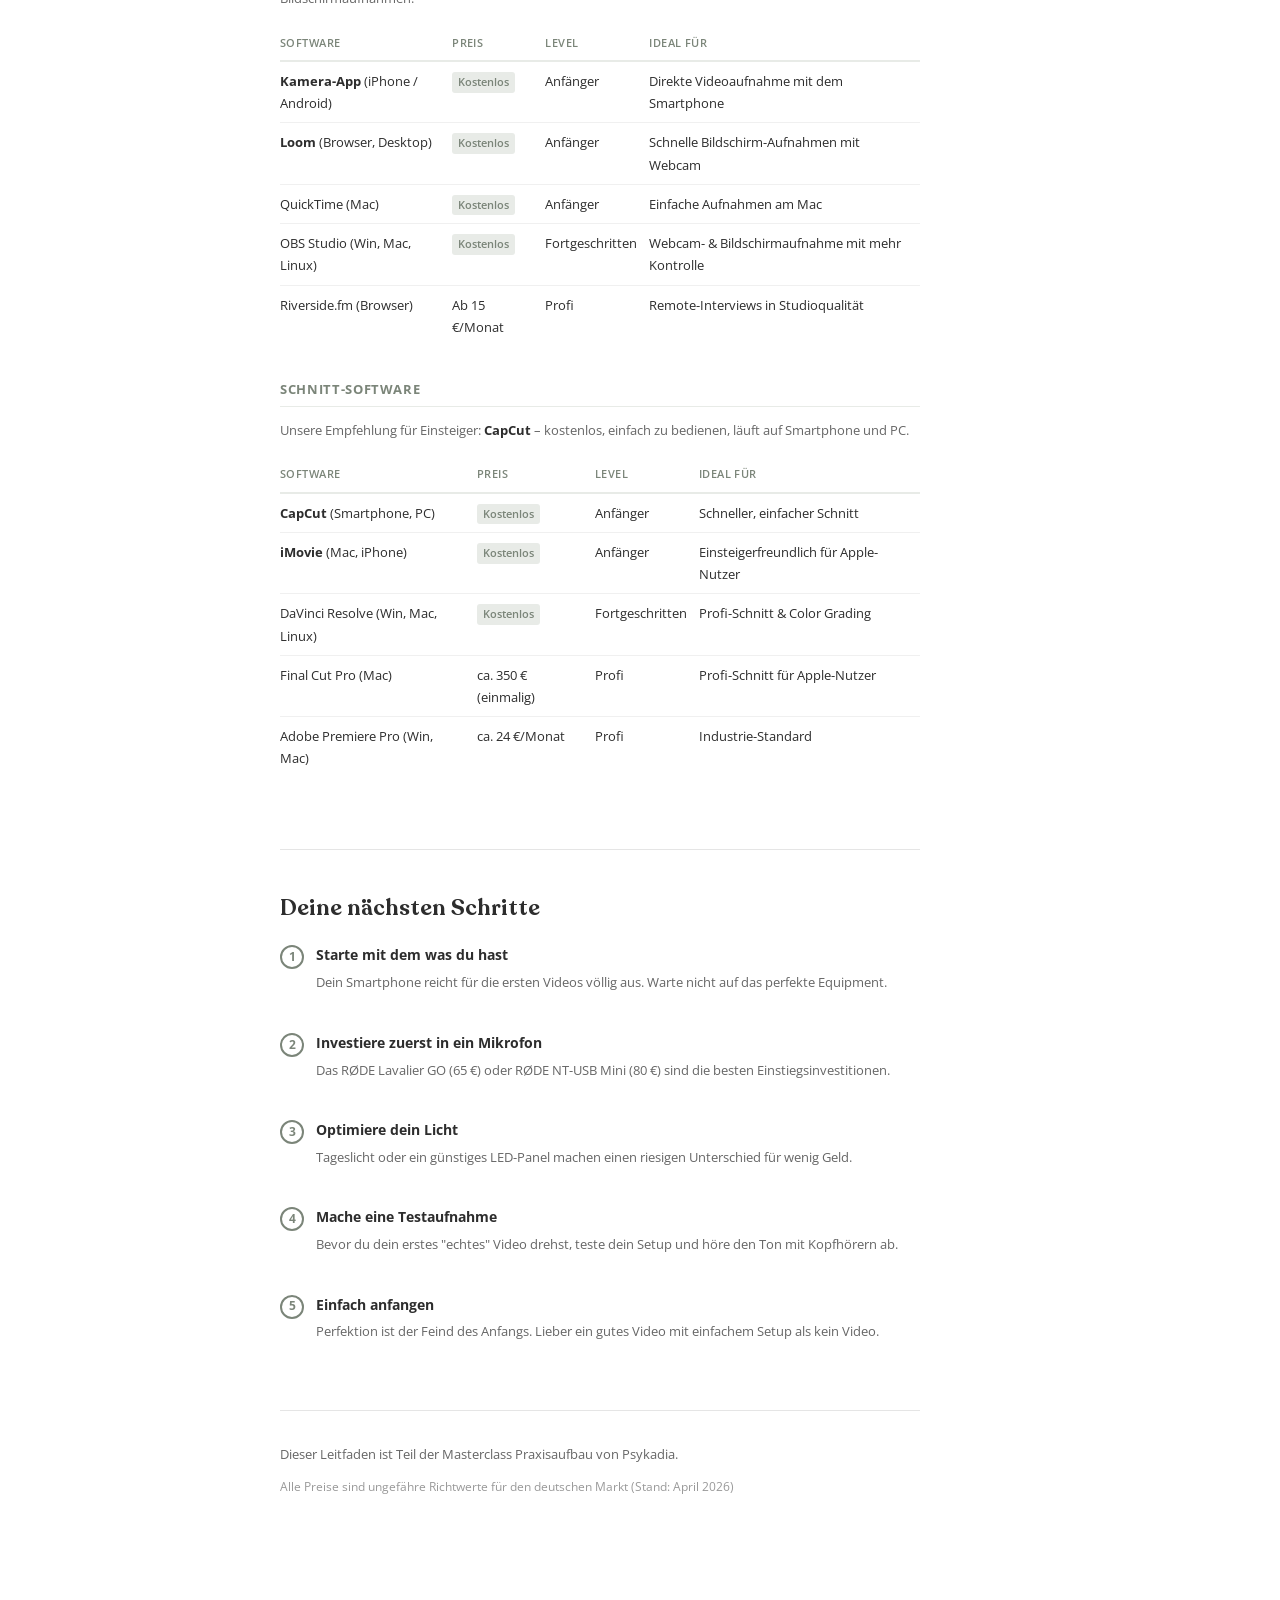
==== commit 7c0fff4d: "Added page Video hochladen im Videofeedback-Studio" ====
--- a/pages/video-equipment.html
+++ b/pages/video-equipment.html
@@ -24,6 +24,7 @@
       <nav>
         <a href="../index.html">Übersicht</a>
         <a href="video-equipment.html" class="active">Video-Equipment-Leitfaden</a>
+        <a href="video-hochladen.html">Video hochladen</a>
       </nav>
     </div>
 
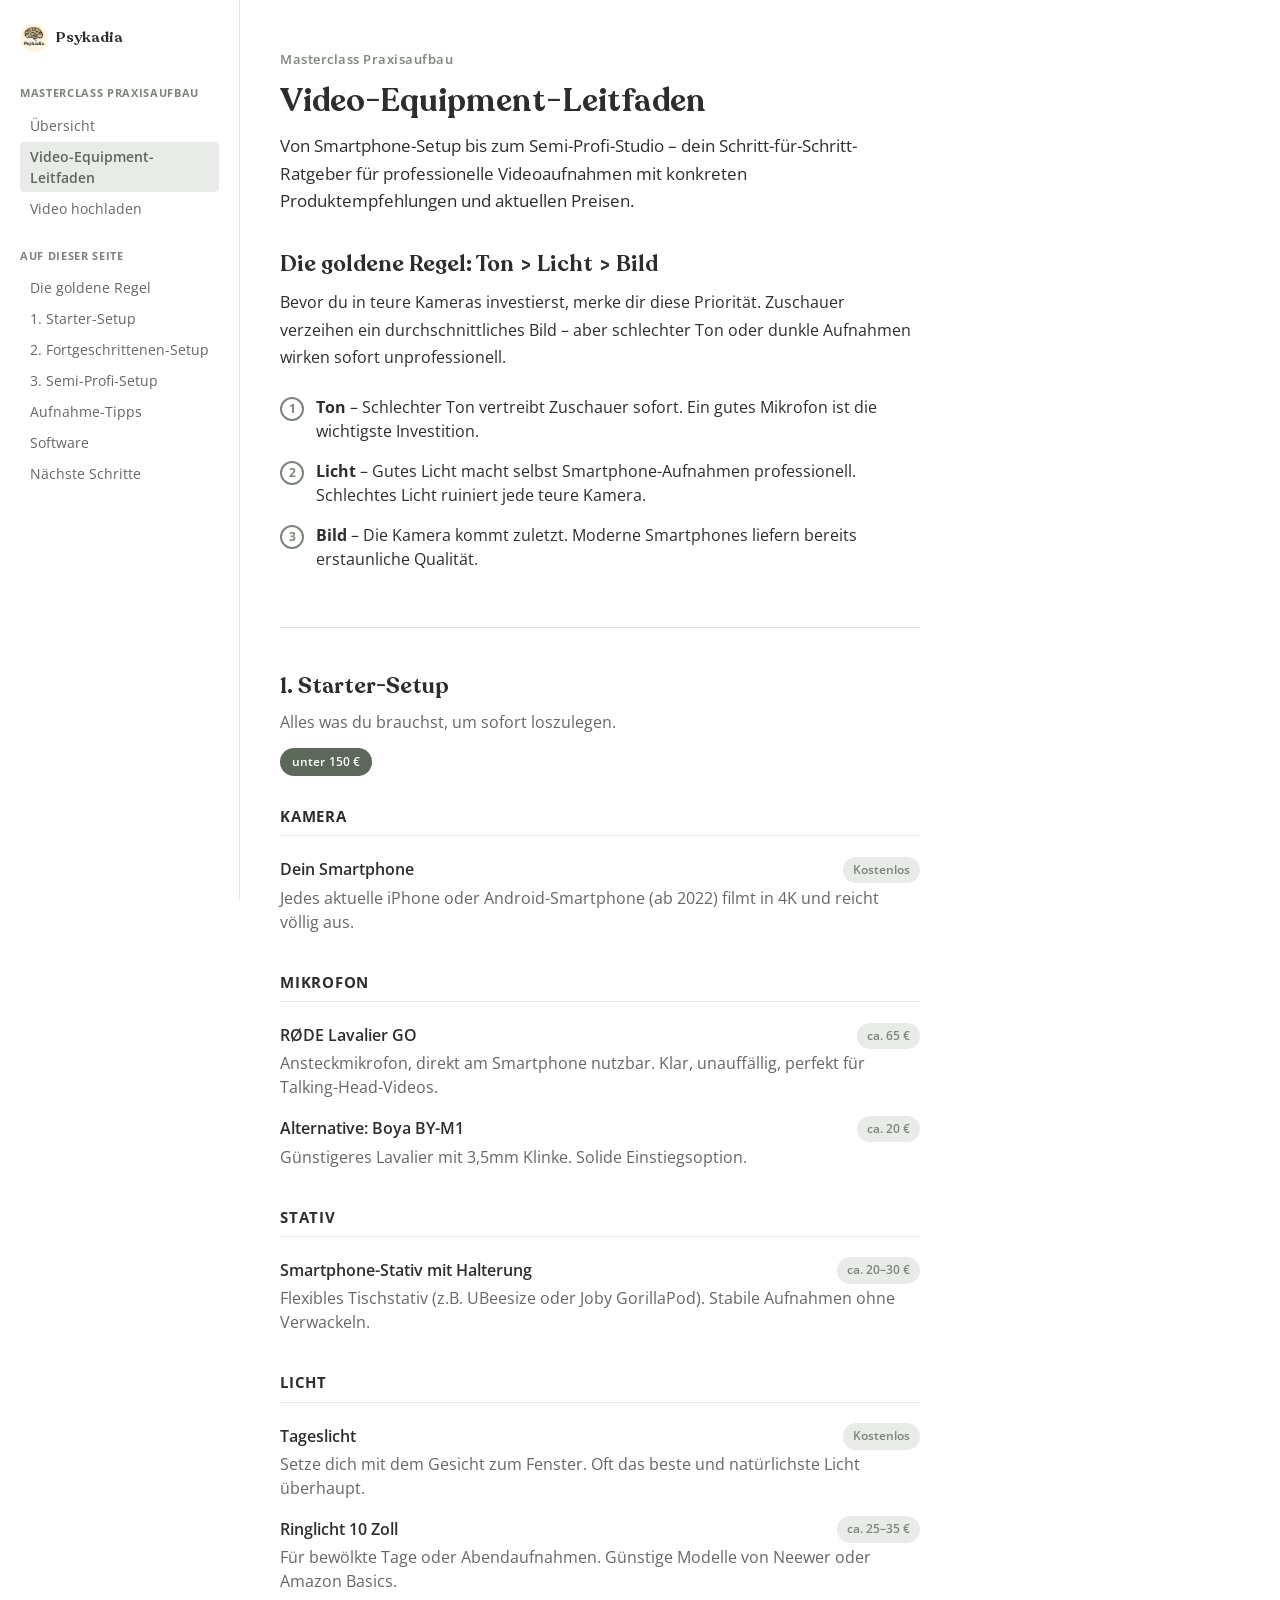
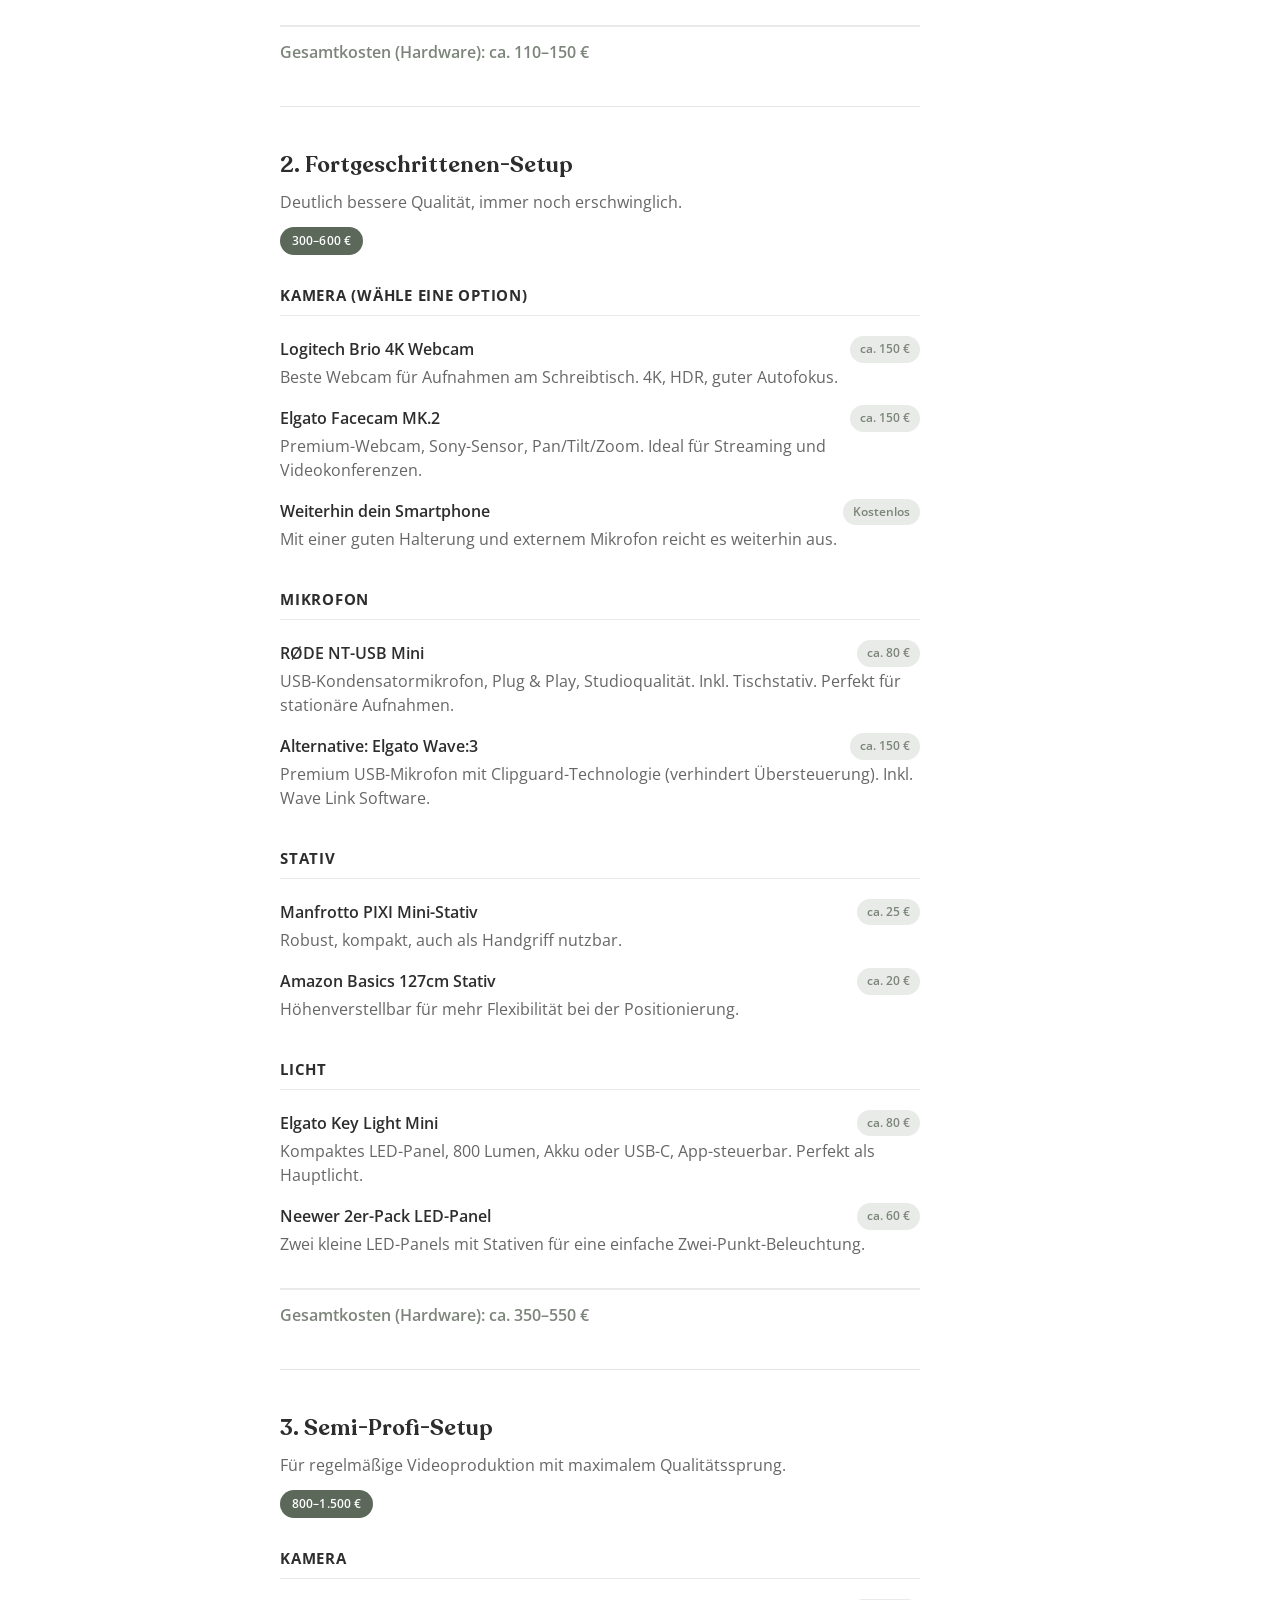
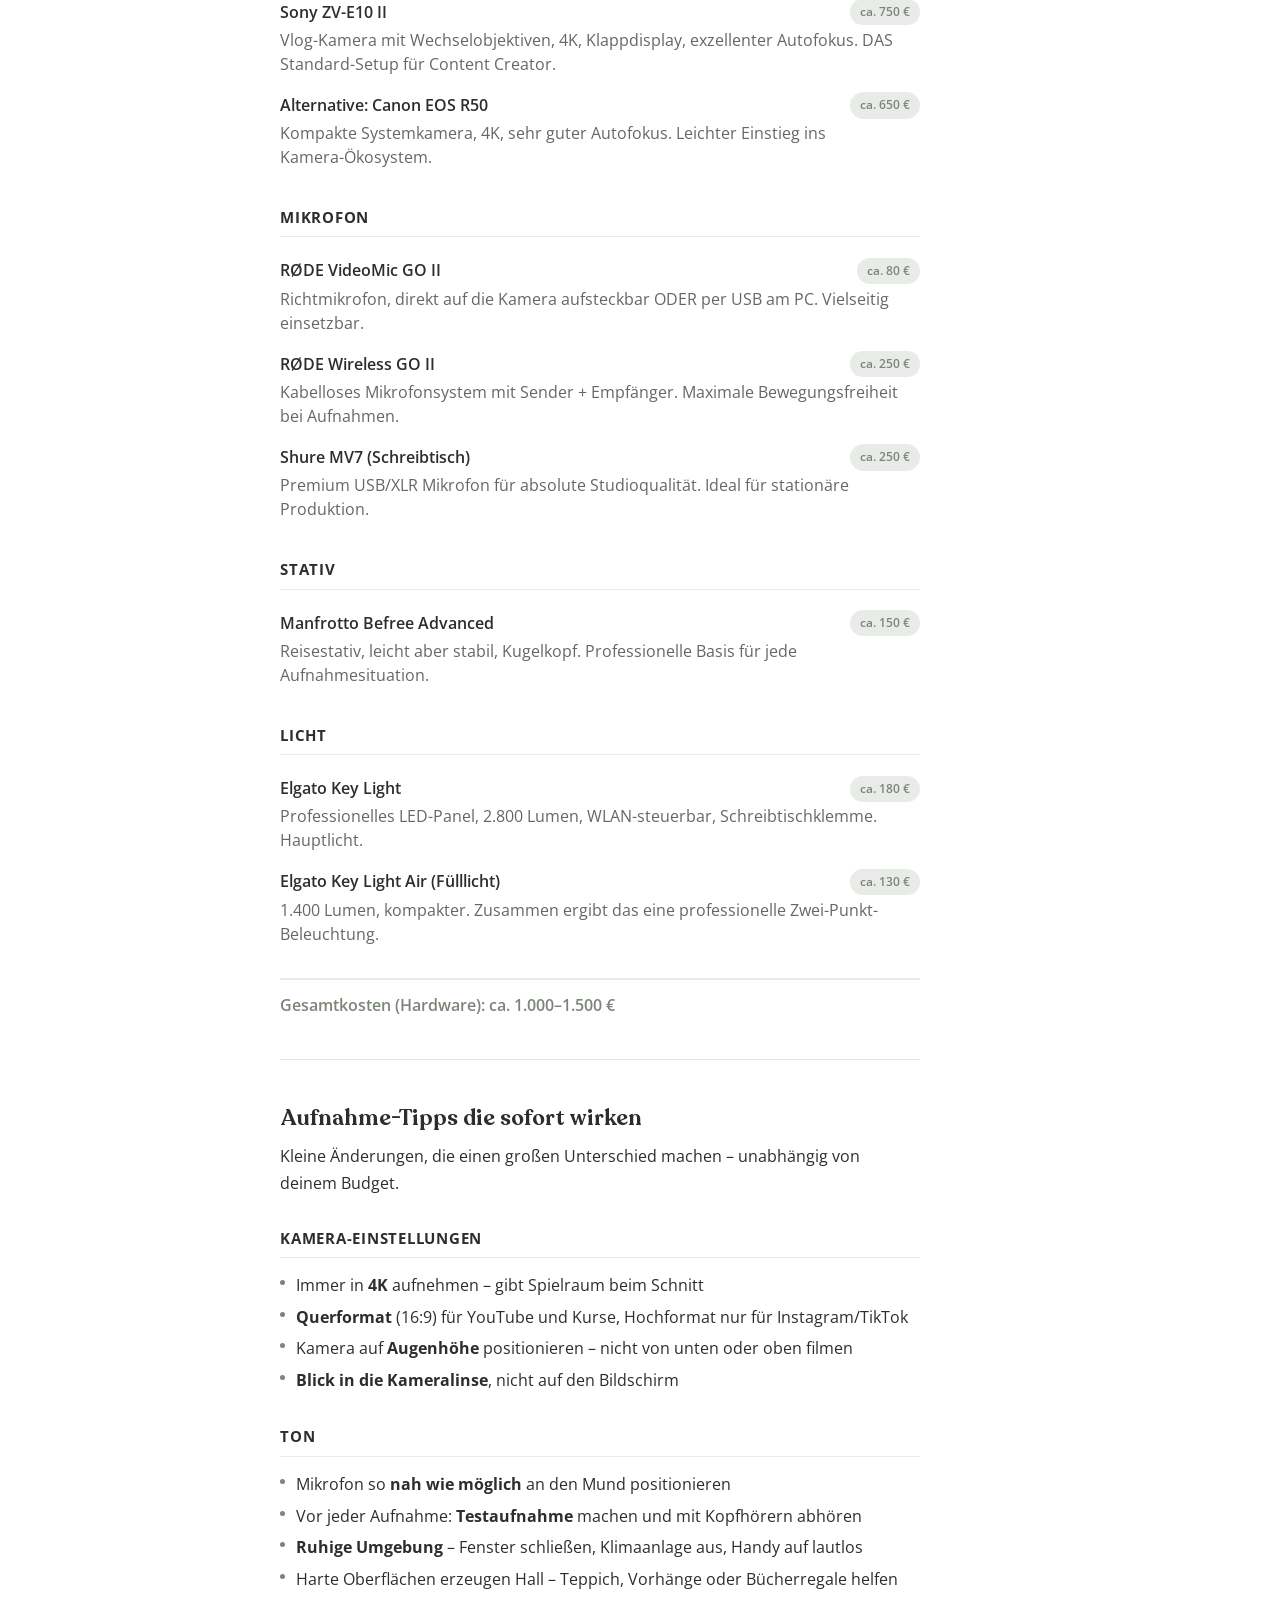
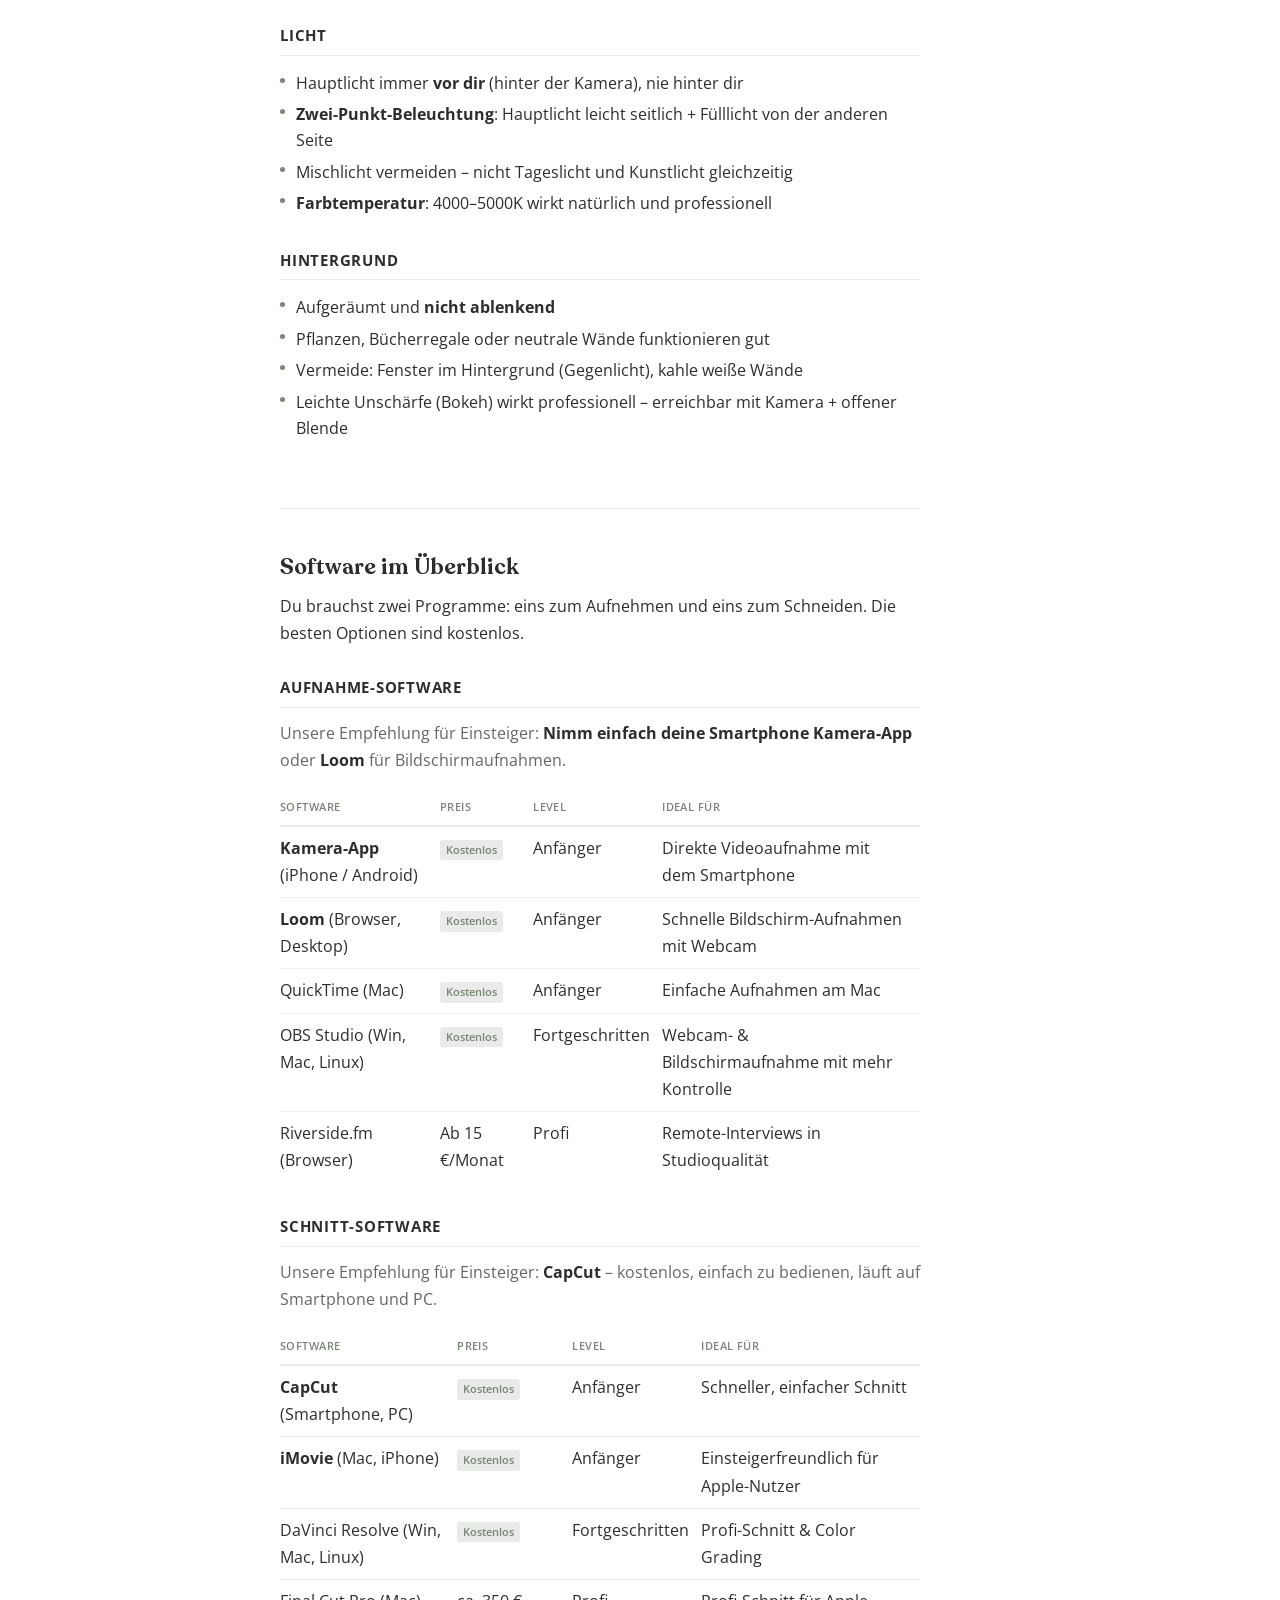
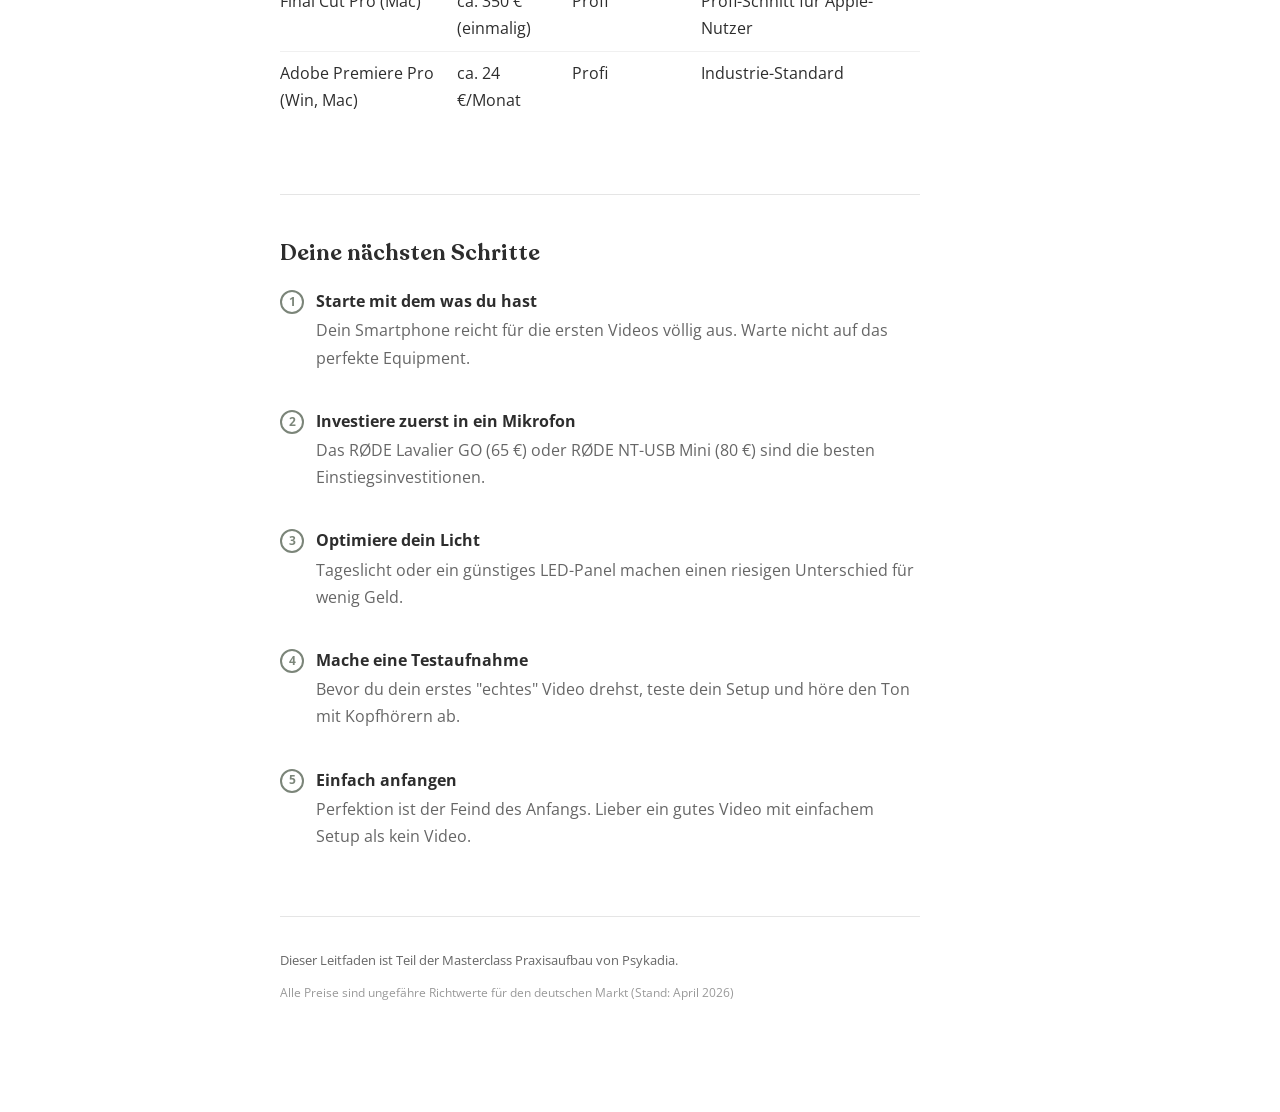
==== commit ac887ad2: "more stye changes" ====
--- a/pages/video-equipment.html
+++ b/pages/video-equipment.html
@@ -251,7 +251,7 @@
       <p class="section-desc">Du brauchst zwei Programme: eins zum Aufnehmen und eins zum Schneiden. Die besten Optionen sind kostenlos.</p>
 
       <div class="category-label">Aufnahme-Software</div>
-      <p style="font-size:13px;color:var(--text-secondary);margin-bottom:16px;">Unsere Empfehlung für Einsteiger: <strong style="color:var(--text);">Nimm einfach deine Smartphone Kamera-App</strong> oder <strong style="color:var(--text);">Loom</strong> für Bildschirmaufnahmen.</p>
+      <p class="rec-text">Unsere Empfehlung für Einsteiger: <strong>Nimm einfach deine Smartphone Kamera-App</strong> oder <strong>Loom</strong> für Bildschirmaufnahmen.</p>
       <table>
         <thead><tr><th>Software</th><th>Preis</th><th>Level</th><th>Ideal für</th></tr></thead>
         <tbody>
@@ -264,7 +264,7 @@
       </table>
 
       <div class="category-label">Schnitt-Software</div>
-      <p style="font-size:13px;color:var(--text-secondary);margin-bottom:16px;">Unsere Empfehlung für Einsteiger: <strong style="color:var(--text);">CapCut</strong> – kostenlos, einfach zu bedienen, läuft auf Smartphone und PC.</p>
+      <p class="rec-text">Unsere Empfehlung für Einsteiger: <strong>CapCut</strong> – kostenlos, einfach zu bedienen, läuft auf Smartphone und PC.</p>
       <table>
         <thead><tr><th>Software</th><th>Preis</th><th>Level</th><th>Ideal für</th></tr></thead>
         <tbody>
--- a/assets/style.css
+++ b/assets/style.css
@@ -11,6 +11,7 @@
     --sage-dark: #5B685A;
     --sage-light: #E8EBE7;
     --cream: #F2EEE6;
+    --link: #DD886B;
     --text: #2D2D2D;
     --text-secondary: #666;
     --border: #E5E5E5;
@@ -25,9 +26,12 @@
     color: var(--text);
     background: #fff;
     line-height: 1.7;
-    font-size: 15px;
+    font-size: 16px;
     -webkit-font-smoothing: antialiased;
   }
+
+  a { color: var(--link); }
+  a:hover { color: #C4775E; }
   
   /* ===== LAYOUT ===== */
   .layout {
@@ -76,7 +80,7 @@
   
   .sidebar nav a {
     display: block;
-    font-size: 13px;
+    font-size: 14px;
     color: var(--text-secondary);
     text-decoration: none;
     padding: 4px 10px;
@@ -123,14 +127,14 @@
   p { margin-bottom: 12px; }
   
   p.page-desc {
-    font-size: 16px;
-    color: var(--text-secondary);
+    font-size: 17px;
+    color: var(--text);
     line-height: 1.6;
     margin-bottom: 32px;
   }
   
   p.section-desc {
-    color: var(--text-secondary);
+    color: var(--text);
     margin-bottom: 24px;
   }
   
@@ -154,7 +158,7 @@
   .tier-heading { margin-bottom: 24px; }
   .tier-heading h2 { margin-bottom: 4px; }
   .tier-heading .tier-desc {
-    font-size: 14px;
+    font-size: 16px;
     color: var(--text-secondary);
     margin-bottom: 10px;
   }
@@ -173,11 +177,11 @@
   
   /* ===== CATEGORY LABELS ===== */
   .category-label {
-    font-size: 13px;
+    font-size: 15px;
     font-weight: 700;
     letter-spacing: 0.05em;
     text-transform: uppercase;
-    color: var(--sage);
+    color: var(--text);
     margin-top: 28px;
     margin-bottom: 12px;
     padding-bottom: 6px;
@@ -193,7 +197,7 @@
   }
   .product-name {
     font-weight: 600;
-    font-size: 14px;
+    font-size: 16px;
     color: var(--text);
   }
   .product-price {
@@ -206,7 +210,7 @@
     white-space: nowrap;
   }
   .product-desc {
-    font-size: 13px;
+    font-size: 16px;
     color: var(--text-secondary);
     margin-top: 2px;
     line-height: 1.5;
@@ -219,7 +223,7 @@
     border-top: 2px solid var(--sage-light);
     font-weight: 600;
     color: var(--sage);
-    font-size: 14px;
+    font-size: 16px;
   }
   
   /* ===== NUMBERED ITEMS (rules, steps) ===== */
@@ -244,13 +248,13 @@
     margin-top: 2px;
   }
   .rule-item strong { color: var(--text); }
-  .rule-item span, .step-text span {
-    font-size: 14px;
+  .rule-item span {
+    font-size: 16px;
     line-height: 1.5;
   }
   .step { padding: 10px 0; }
-  .step-text strong { display: block; font-size: 14px; margin-bottom: 2px; }
-  .step-text span { font-size: 13px; color: var(--text-secondary); }
+  .step-text strong { display: block; font-size: 16px; margin-bottom: 2px; }
+  .step-text span { font-size: 16px; color: var(--text-secondary); }
   
   /* ===== BULLET LISTS ===== */
   ul.tips { list-style: none; margin-bottom: 24px; }
@@ -258,7 +262,7 @@
     padding: 3px 0;
     padding-left: 16px;
     position: relative;
-    font-size: 14px;
+    font-size: 16px;
     line-height: 1.6;
   }
   ul.tips li::before {
@@ -277,8 +281,15 @@
     width: 100%;
     border-collapse: collapse;
     margin-bottom: 32px;
-    font-size: 13px;
-  }
+    font-size: 16px;
+  }
+
+  .rec-text {
+    font-size: 16px;
+    color: var(--text-secondary);
+    margin-bottom: 16px;
+  }
+  .rec-text strong { color: var(--text); }
   thead th {
     text-align: left;
     font-weight: 600;
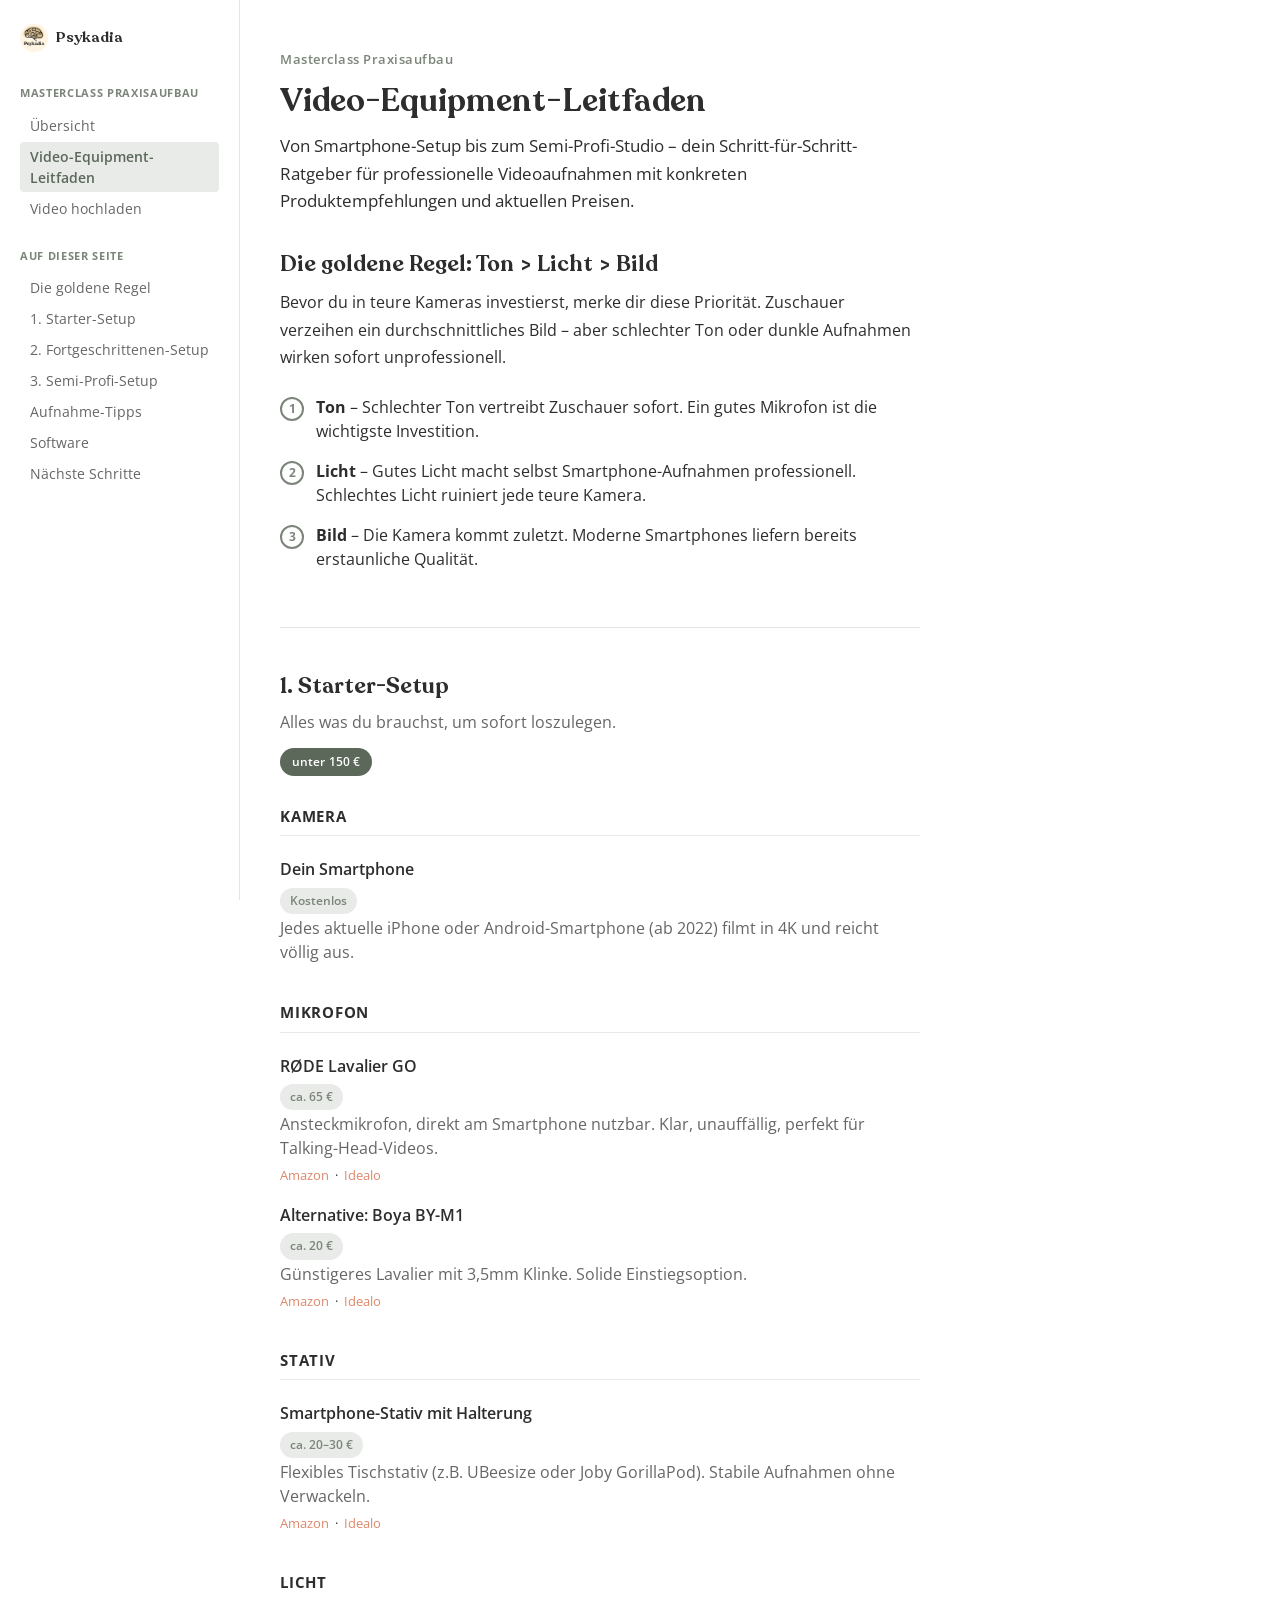
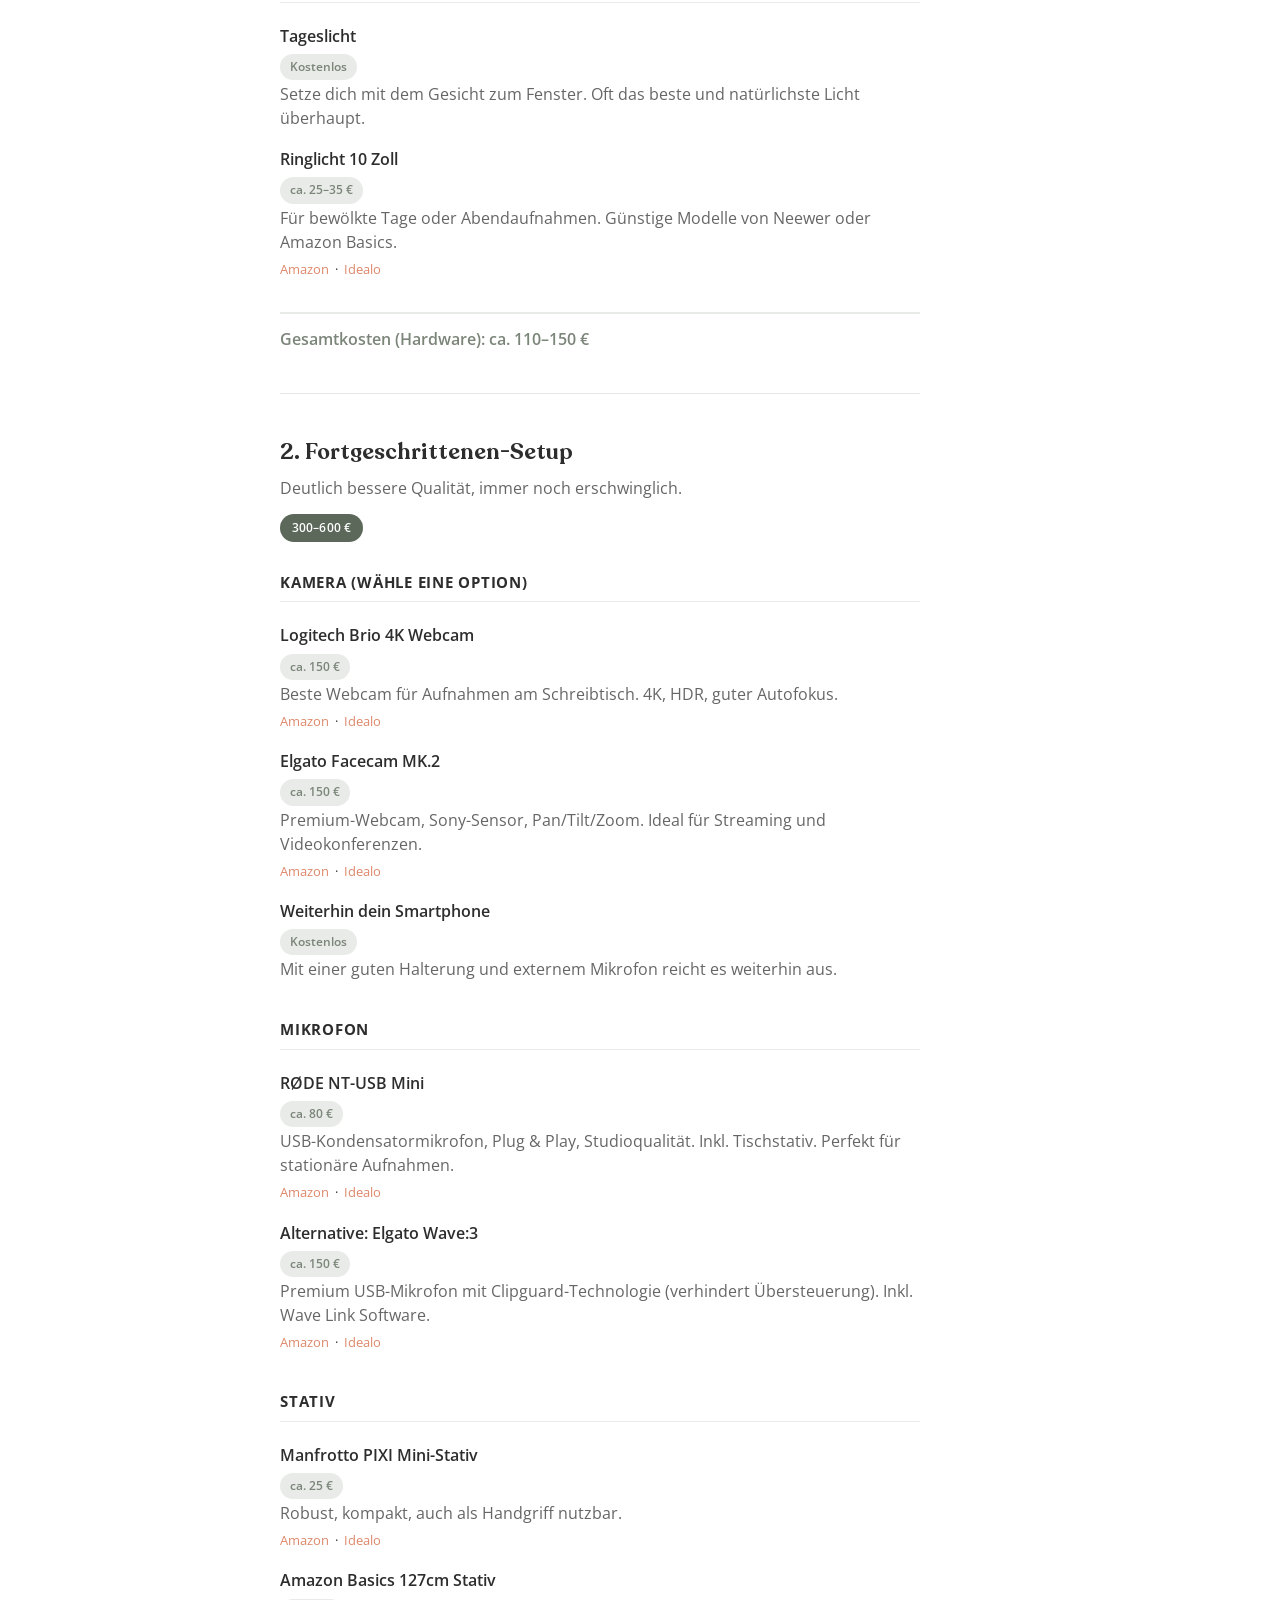
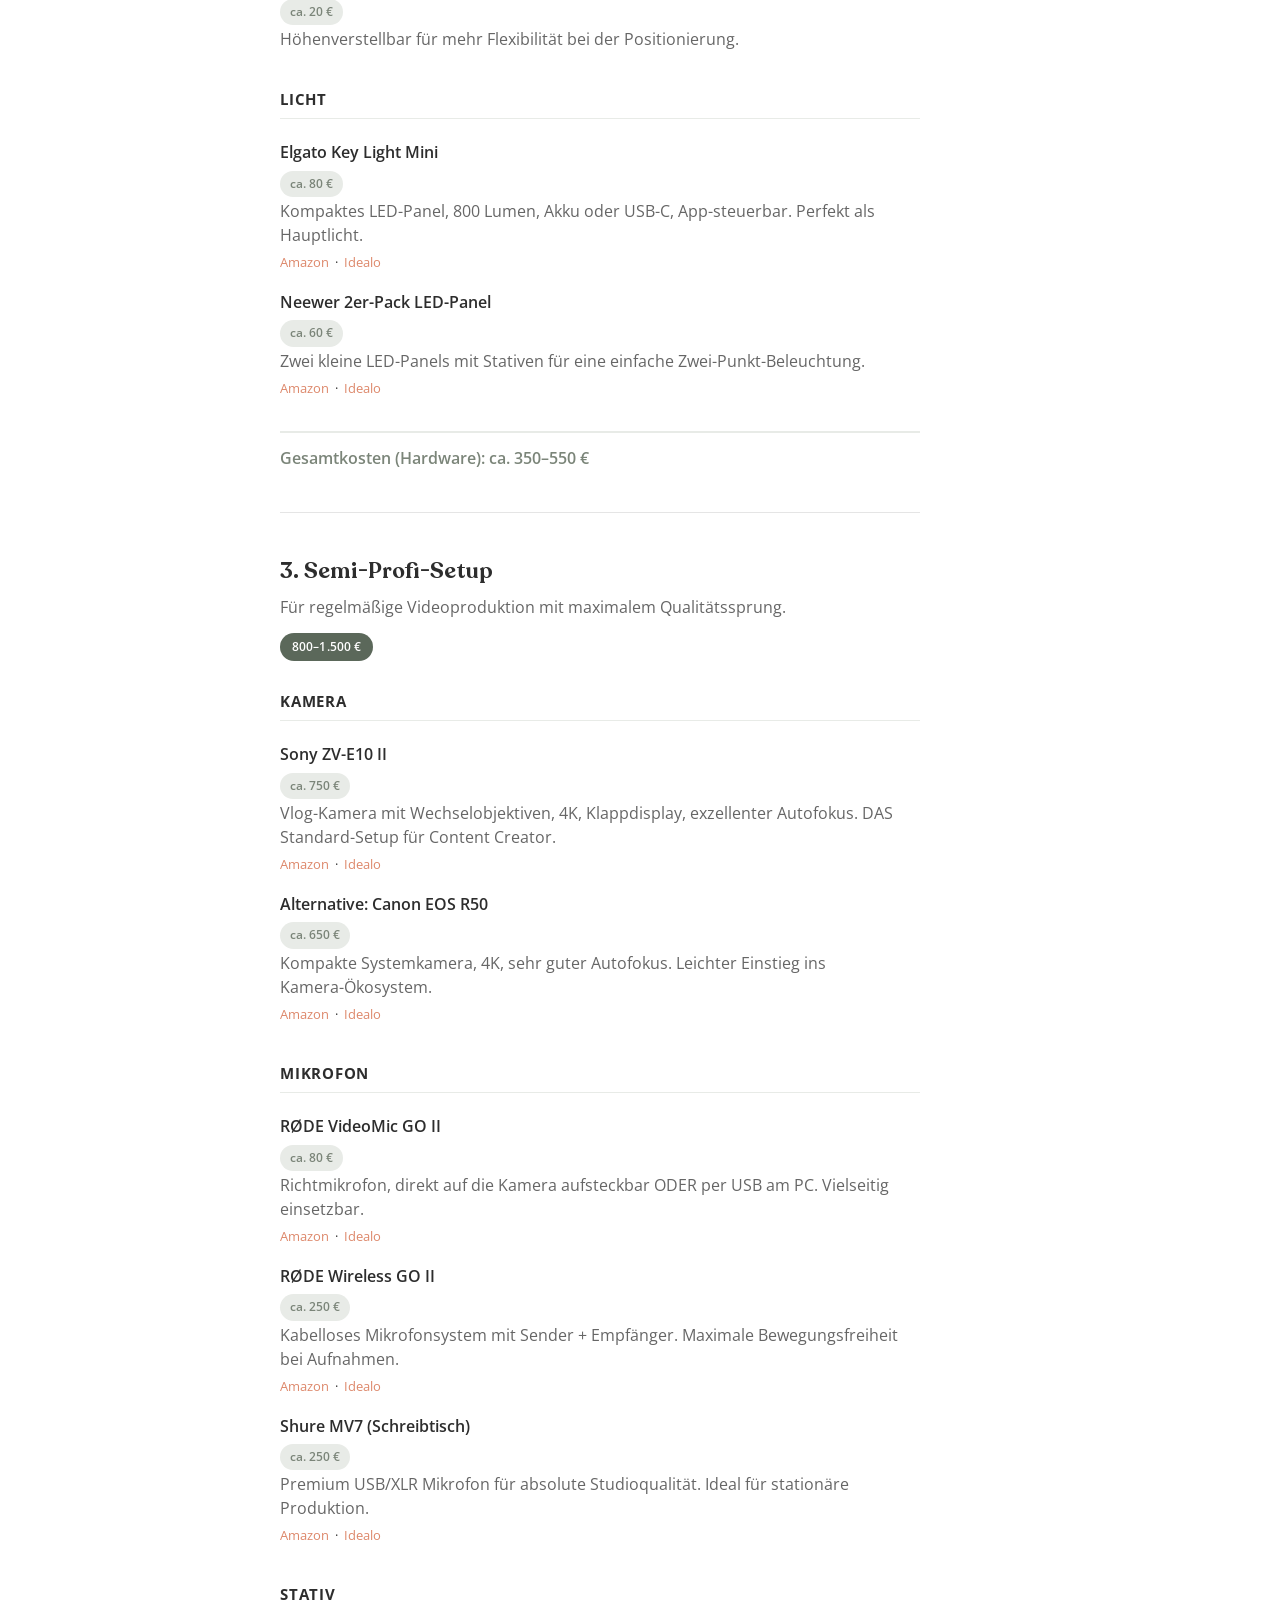
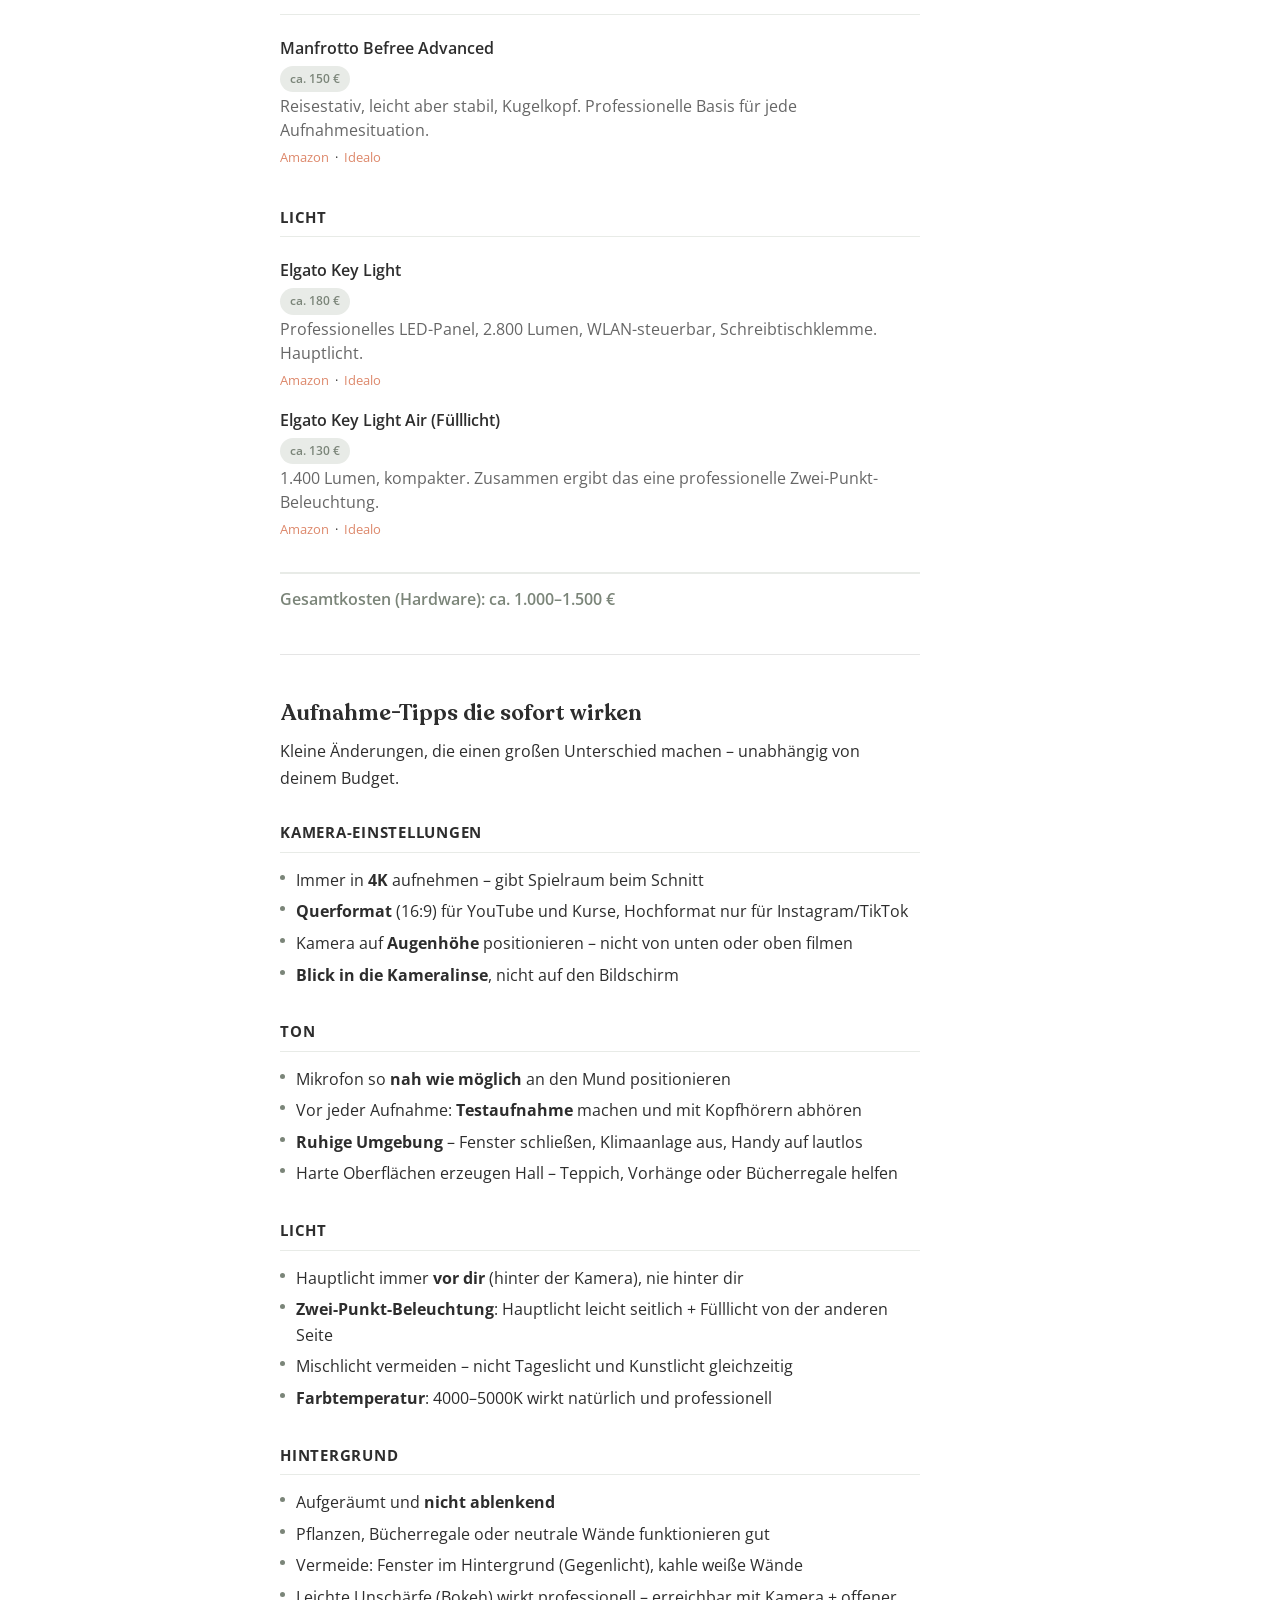
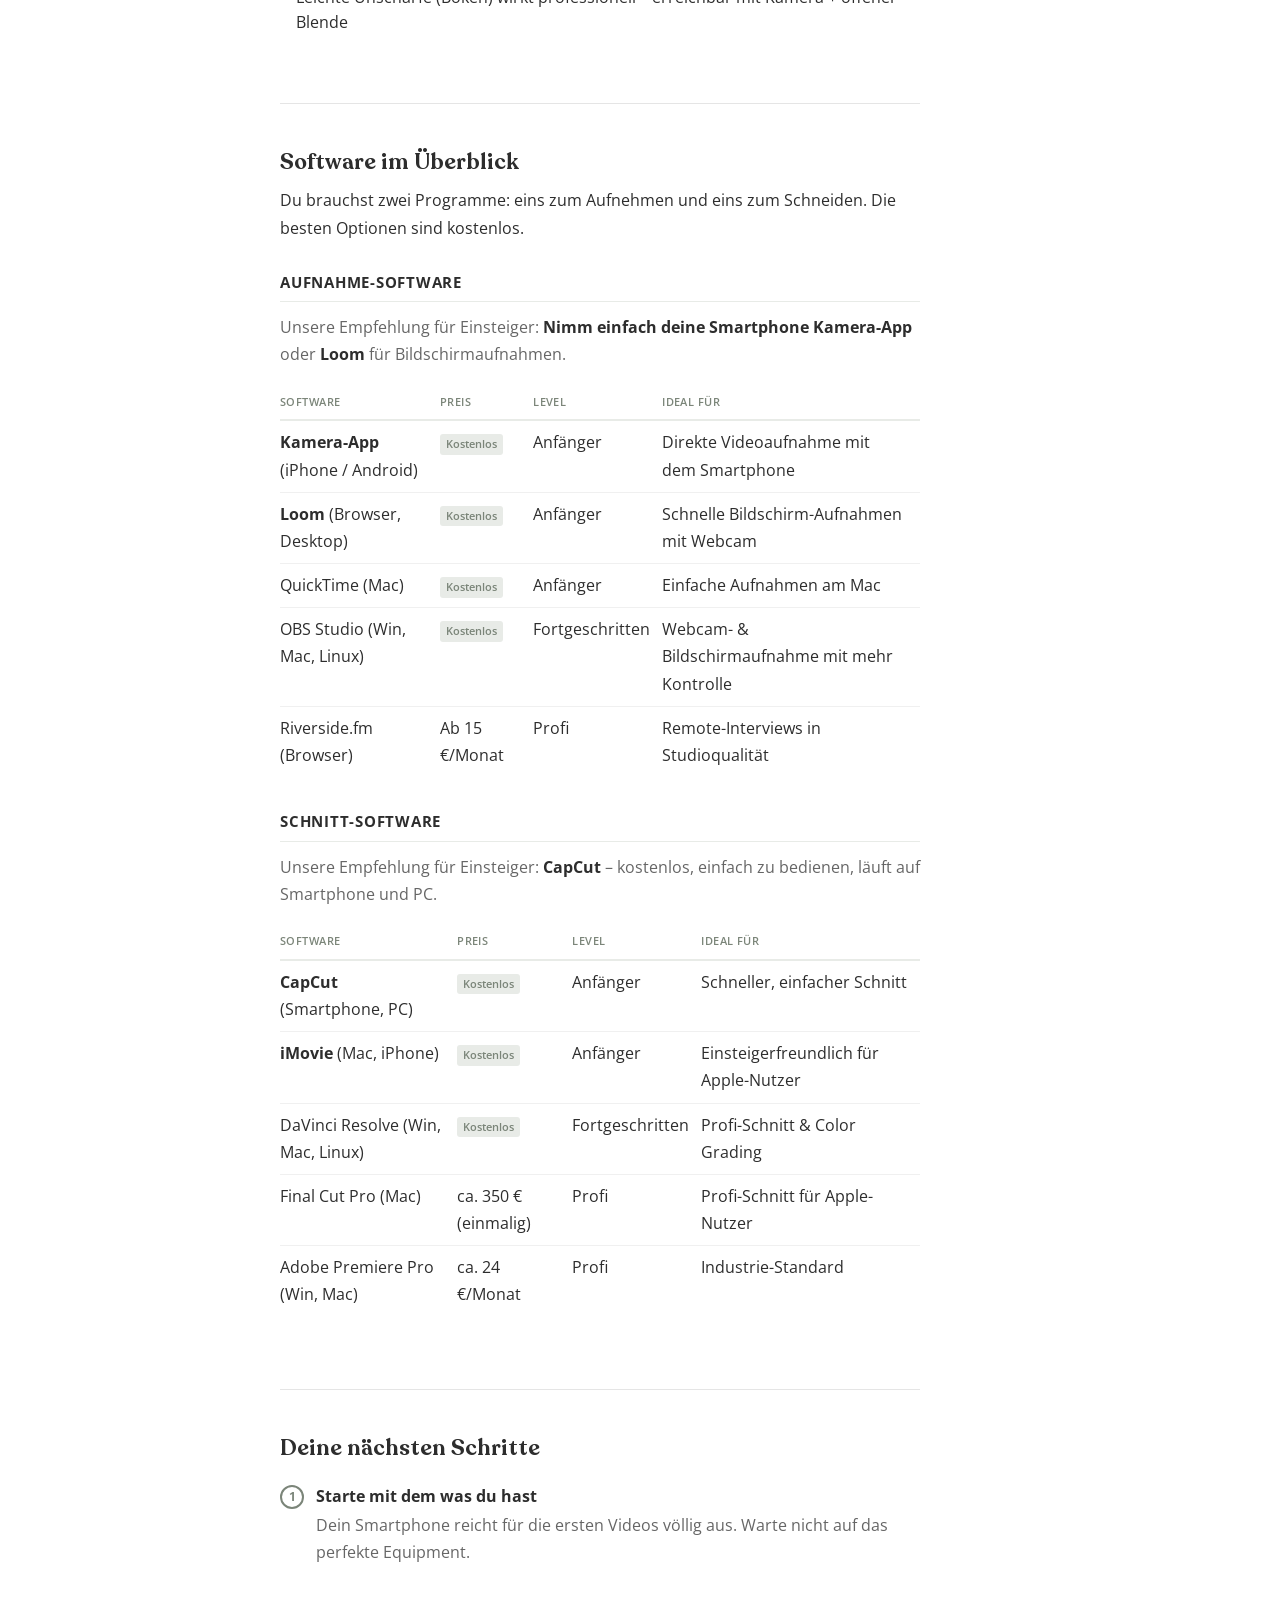
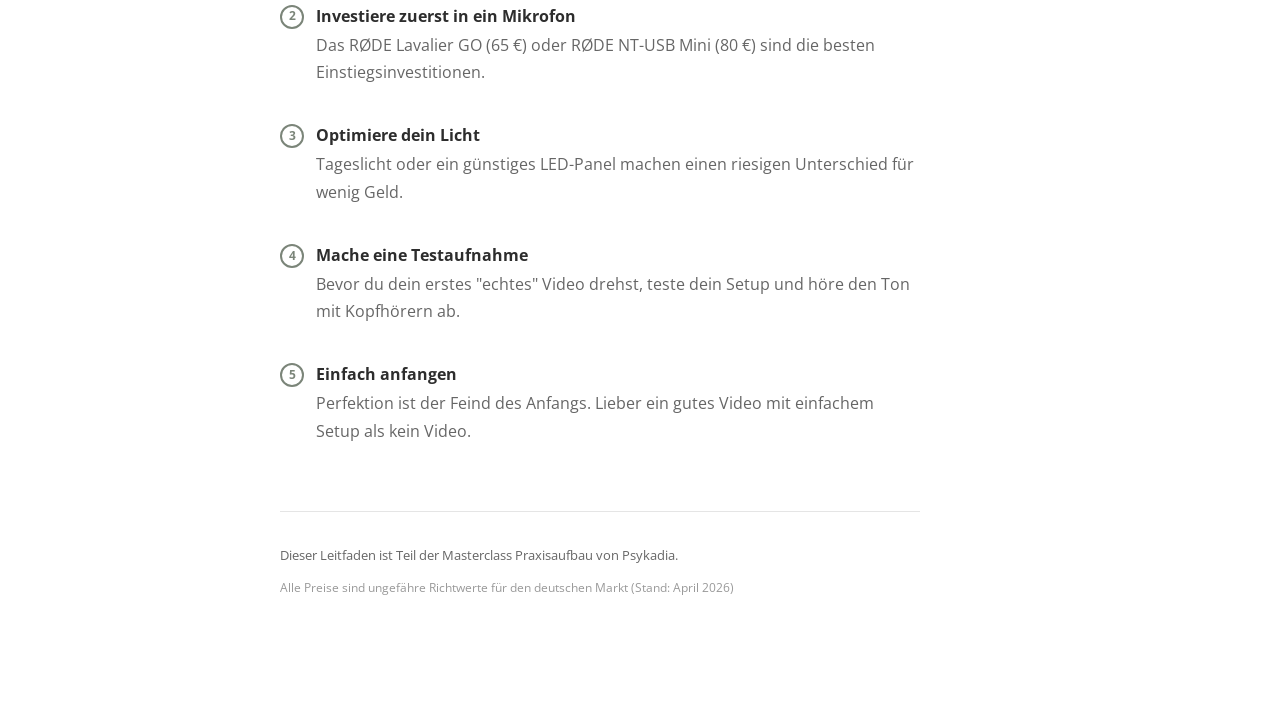
==== commit fc9c7f36: "added buy links" ====
--- a/pages/video-equipment.html
+++ b/pages/video-equipment.html
@@ -7,6 +7,13 @@
 <link rel="preconnect" href="https://fonts.googleapis.com">
 <link href="https://fonts.googleapis.com/css2?family=Open+Sans:wght@400;500;600;700&display=swap" rel="stylesheet">
 <link rel="stylesheet" href="../assets/style.css">
+<style>
+  .product-row {
+    flex-direction: column;
+    align-items: flex-start;
+    gap: 4px;
+  }
+</style>
 </head>
 <body>
 
@@ -76,16 +83,19 @@
       <div class="product">
         <div class="product-row"><span class="product-name">RØDE Lavalier GO</span><span class="product-price">ca. 65 €</span></div>
         <div class="product-desc">Ansteckmikrofon, direkt am Smartphone nutzbar. Klar, unauffällig, perfekt für Talking-Head-Videos.</div>
+        <div class="product-links"><a href="AMAZON_URL" target="_blank">Amazon</a> · <a href="IDEALO_URL" target="_blank">Idealo</a></div>
       </div>
       <div class="product">
         <div class="product-row"><span class="product-name">Alternative: Boya BY-M1</span><span class="product-price">ca. 20 €</span></div>
         <div class="product-desc">Günstigeres Lavalier mit 3,5mm Klinke. Solide Einstiegsoption.</div>
+        <div class="product-links"><a href="AMAZON_URL" target="_blank">Amazon</a> · <a href="IDEALO_URL" target="_blank">Idealo</a></div>
       </div>
 
       <div class="category-label">Stativ</div>
       <div class="product">
         <div class="product-row"><span class="product-name">Smartphone-Stativ mit Halterung</span><span class="product-price">ca. 20–30 €</span></div>
         <div class="product-desc">Flexibles Tischstativ (z.B. UBeesize oder Joby GorillaPod). Stabile Aufnahmen ohne Verwackeln.</div>
+        <div class="product-links"><a href="AMAZON_URL" target="_blank">Amazon</a> · <a href="IDEALO_URL" target="_blank">Idealo</a></div>
       </div>
 
       <div class="category-label">Licht</div>
@@ -96,6 +106,7 @@
       <div class="product">
         <div class="product-row"><span class="product-name">Ringlicht 10 Zoll</span><span class="product-price">ca. 25–35 €</span></div>
         <div class="product-desc">Für bewölkte Tage oder Abendaufnahmen. Günstige Modelle von Neewer oder Amazon Basics.</div>
+        <div class="product-links"><a href="AMAZON_URL" target="_blank">Amazon</a> · <a href="IDEALO_URL" target="_blank">Idealo</a></div>
       </div>
 
       <div class="tier-total">Gesamtkosten (Hardware): ca. 110–150 €</div>
@@ -113,10 +124,12 @@
       <div class="product">
         <div class="product-row"><span class="product-name">Logitech Brio 4K Webcam</span><span class="product-price">ca. 150 €</span></div>
         <div class="product-desc">Beste Webcam für Aufnahmen am Schreibtisch. 4K, HDR, guter Autofokus.</div>
+        <div class="product-links"><a href="AMAZON_URL" target="_blank">Amazon</a> · <a href="IDEALO_URL" target="_blank">Idealo</a></div>
       </div>
       <div class="product">
         <div class="product-row"><span class="product-name">Elgato Facecam MK.2</span><span class="product-price">ca. 150 €</span></div>
         <div class="product-desc">Premium-Webcam, Sony-Sensor, Pan/Tilt/Zoom. Ideal für Streaming und Videokonferenzen.</div>
+        <div class="product-links"><a href="AMAZON_URL" target="_blank">Amazon</a> · <a href="IDEALO_URL" target="_blank">Idealo</a></div>
       </div>
       <div class="product">
         <div class="product-row"><span class="product-name">Weiterhin dein Smartphone</span><span class="product-price">Kostenlos</span></div>
@@ -127,16 +140,19 @@
       <div class="product">
         <div class="product-row"><span class="product-name">RØDE NT-USB Mini</span><span class="product-price">ca. 80 €</span></div>
         <div class="product-desc">USB-Kondensatormikrofon, Plug & Play, Studioqualität. Inkl. Tischstativ. Perfekt für stationäre Aufnahmen.</div>
+        <div class="product-links"><a href="AMAZON_URL" target="_blank">Amazon</a> · <a href="IDEALO_URL" target="_blank">Idealo</a></div>
       </div>
       <div class="product">
         <div class="product-row"><span class="product-name">Alternative: Elgato Wave:3</span><span class="product-price">ca. 150 €</span></div>
         <div class="product-desc">Premium USB-Mikrofon mit Clipguard-Technologie (verhindert Übersteuerung). Inkl. Wave Link Software.</div>
+        <div class="product-links"><a href="AMAZON_URL" target="_blank">Amazon</a> · <a href="IDEALO_URL" target="_blank">Idealo</a></div>
       </div>
 
       <div class="category-label">Stativ</div>
       <div class="product">
         <div class="product-row"><span class="product-name">Manfrotto PIXI Mini-Stativ</span><span class="product-price">ca. 25 €</span></div>
         <div class="product-desc">Robust, kompakt, auch als Handgriff nutzbar.</div>
+        <div class="product-links"><a href="AMAZON_URL" target="_blank">Amazon</a> · <a href="IDEALO_URL" target="_blank">Idealo</a></div>
       </div>
       <div class="product">
         <div class="product-row"><span class="product-name">Amazon Basics 127cm Stativ</span><span class="product-price">ca. 20 €</span></div>
@@ -147,10 +163,12 @@
       <div class="product">
         <div class="product-row"><span class="product-name">Elgato Key Light Mini</span><span class="product-price">ca. 80 €</span></div>
         <div class="product-desc">Kompaktes LED-Panel, 800 Lumen, Akku oder USB-C, App-steuerbar. Perfekt als Hauptlicht.</div>
+        <div class="product-links"><a href="AMAZON_URL" target="_blank">Amazon</a> · <a href="IDEALO_URL" target="_blank">Idealo</a></div>
       </div>
       <div class="product">
         <div class="product-row"><span class="product-name">Neewer 2er-Pack LED-Panel</span><span class="product-price">ca. 60 €</span></div>
         <div class="product-desc">Zwei kleine LED-Panels mit Stativen für eine einfache Zwei-Punkt-Beleuchtung.</div>
+        <div class="product-links"><a href="AMAZON_URL" target="_blank">Amazon</a> · <a href="IDEALO_URL" target="_blank">Idealo</a></div>
       </div>
 
       <div class="tier-total">Gesamtkosten (Hardware): ca. 350–550 €</div>
@@ -168,40 +186,48 @@
       <div class="product">
         <div class="product-row"><span class="product-name">Sony ZV-E10 II</span><span class="product-price">ca. 750 €</span></div>
         <div class="product-desc">Vlog-Kamera mit Wechselobjektiven, 4K, Klappdisplay, exzellenter Autofokus. DAS Standard-Setup für Content Creator.</div>
+        <div class="product-links"><a href="AMAZON_URL" target="_blank">Amazon</a> · <a href="IDEALO_URL" target="_blank">Idealo</a></div>
       </div>
       <div class="product">
         <div class="product-row"><span class="product-name">Alternative: Canon EOS R50</span><span class="product-price">ca. 650 €</span></div>
         <div class="product-desc">Kompakte Systemkamera, 4K, sehr guter Autofokus. Leichter Einstieg ins Kamera-Ökosystem.</div>
+        <div class="product-links"><a href="AMAZON_URL" target="_blank">Amazon</a> · <a href="IDEALO_URL" target="_blank">Idealo</a></div>
       </div>
 
       <div class="category-label">Mikrofon</div>
       <div class="product">
         <div class="product-row"><span class="product-name">RØDE VideoMic GO II</span><span class="product-price">ca. 80 €</span></div>
         <div class="product-desc">Richtmikrofon, direkt auf die Kamera aufsteckbar ODER per USB am PC. Vielseitig einsetzbar.</div>
+        <div class="product-links"><a href="AMAZON_URL" target="_blank">Amazon</a> · <a href="IDEALO_URL" target="_blank">Idealo</a></div>
       </div>
       <div class="product">
         <div class="product-row"><span class="product-name">RØDE Wireless GO II</span><span class="product-price">ca. 250 €</span></div>
         <div class="product-desc">Kabelloses Mikrofonsystem mit Sender + Empfänger. Maximale Bewegungsfreiheit bei Aufnahmen.</div>
+        <div class="product-links"><a href="AMAZON_URL" target="_blank">Amazon</a> · <a href="IDEALO_URL" target="_blank">Idealo</a></div>
       </div>
       <div class="product">
         <div class="product-row"><span class="product-name">Shure MV7 (Schreibtisch)</span><span class="product-price">ca. 250 €</span></div>
         <div class="product-desc">Premium USB/XLR Mikrofon für absolute Studioqualität. Ideal für stationäre Produktion.</div>
+        <div class="product-links"><a href="AMAZON_URL" target="_blank">Amazon</a> · <a href="IDEALO_URL" target="_blank">Idealo</a></div>
       </div>
 
       <div class="category-label">Stativ</div>
       <div class="product">
         <div class="product-row"><span class="product-name">Manfrotto Befree Advanced</span><span class="product-price">ca. 150 €</span></div>
         <div class="product-desc">Reisestativ, leicht aber stabil, Kugelkopf. Professionelle Basis für jede Aufnahmesituation.</div>
+        <div class="product-links"><a href="AMAZON_URL" target="_blank">Amazon</a> · <a href="IDEALO_URL" target="_blank">Idealo</a></div>
       </div>
 
       <div class="category-label">Licht</div>
       <div class="product">
         <div class="product-row"><span class="product-name">Elgato Key Light</span><span class="product-price">ca. 180 €</span></div>
         <div class="product-desc">Professionelles LED-Panel, 2.800 Lumen, WLAN-steuerbar, Schreibtischklemme. Hauptlicht.</div>
+        <div class="product-links"><a href="AMAZON_URL" target="_blank">Amazon</a> · <a href="IDEALO_URL" target="_blank">Idealo</a></div>
       </div>
       <div class="product">
         <div class="product-row"><span class="product-name">Elgato Key Light Air (Fülllicht)</span><span class="product-price">ca. 130 €</span></div>
         <div class="product-desc">1.400 Lumen, kompakter. Zusammen ergibt das eine professionelle Zwei-Punkt-Beleuchtung.</div>
+        <div class="product-links"><a href="AMAZON_URL" target="_blank">Amazon</a> · <a href="IDEALO_URL" target="_blank">Idealo</a></div>
       </div>
 
       <div class="tier-total">Gesamtkosten (Hardware): ca. 1.000–1.500 €</div>
--- a/assets/style.css
+++ b/assets/style.css
@@ -215,6 +215,18 @@
     margin-top: 2px;
     line-height: 1.5;
   }
+  .product-links {
+    display: flex;
+    gap: 6px;
+    align-items: center;
+    margin-top: 4px;
+    font-size: 13px;
+  }
+  .product-links a {
+    color: var(--link);
+    text-decoration: none;
+  }
+  .product-links a:hover { text-decoration: underline; }
   
   /* ===== TIER TOTAL ===== */
   .tier-total {
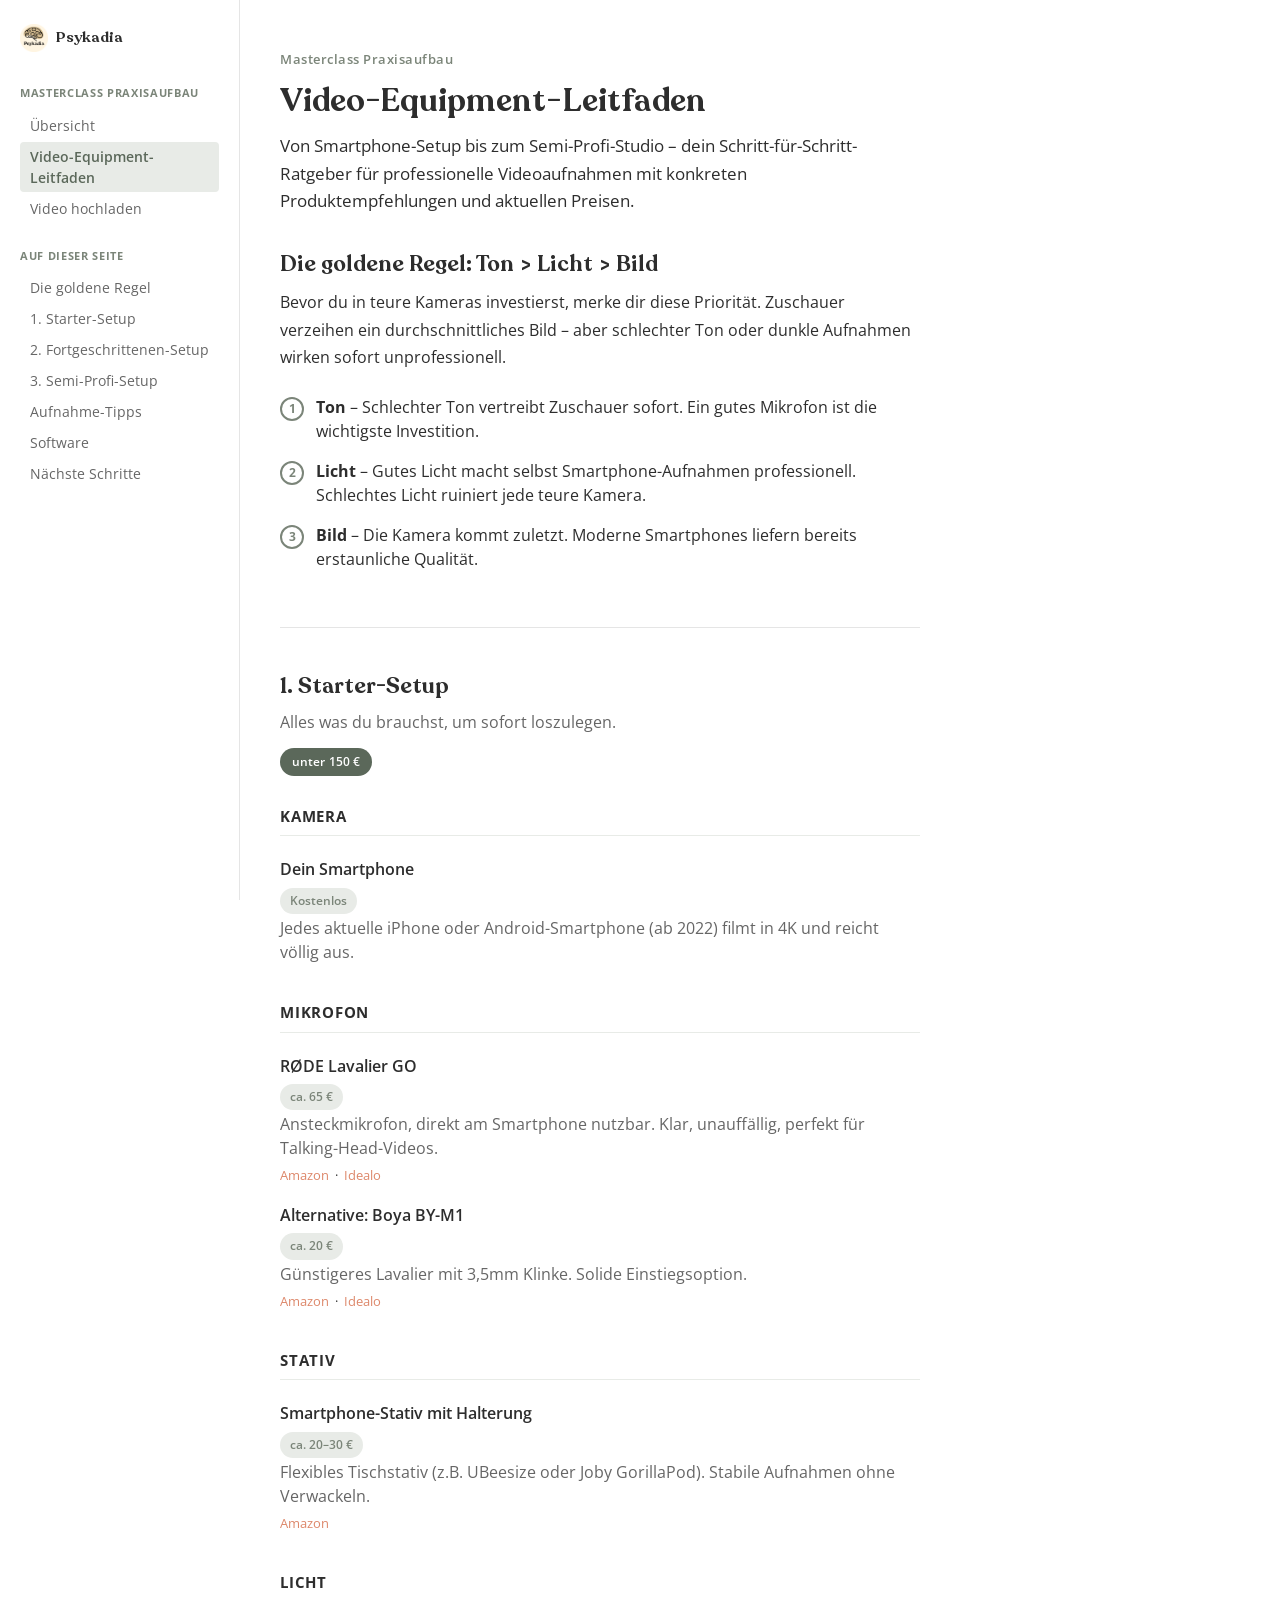
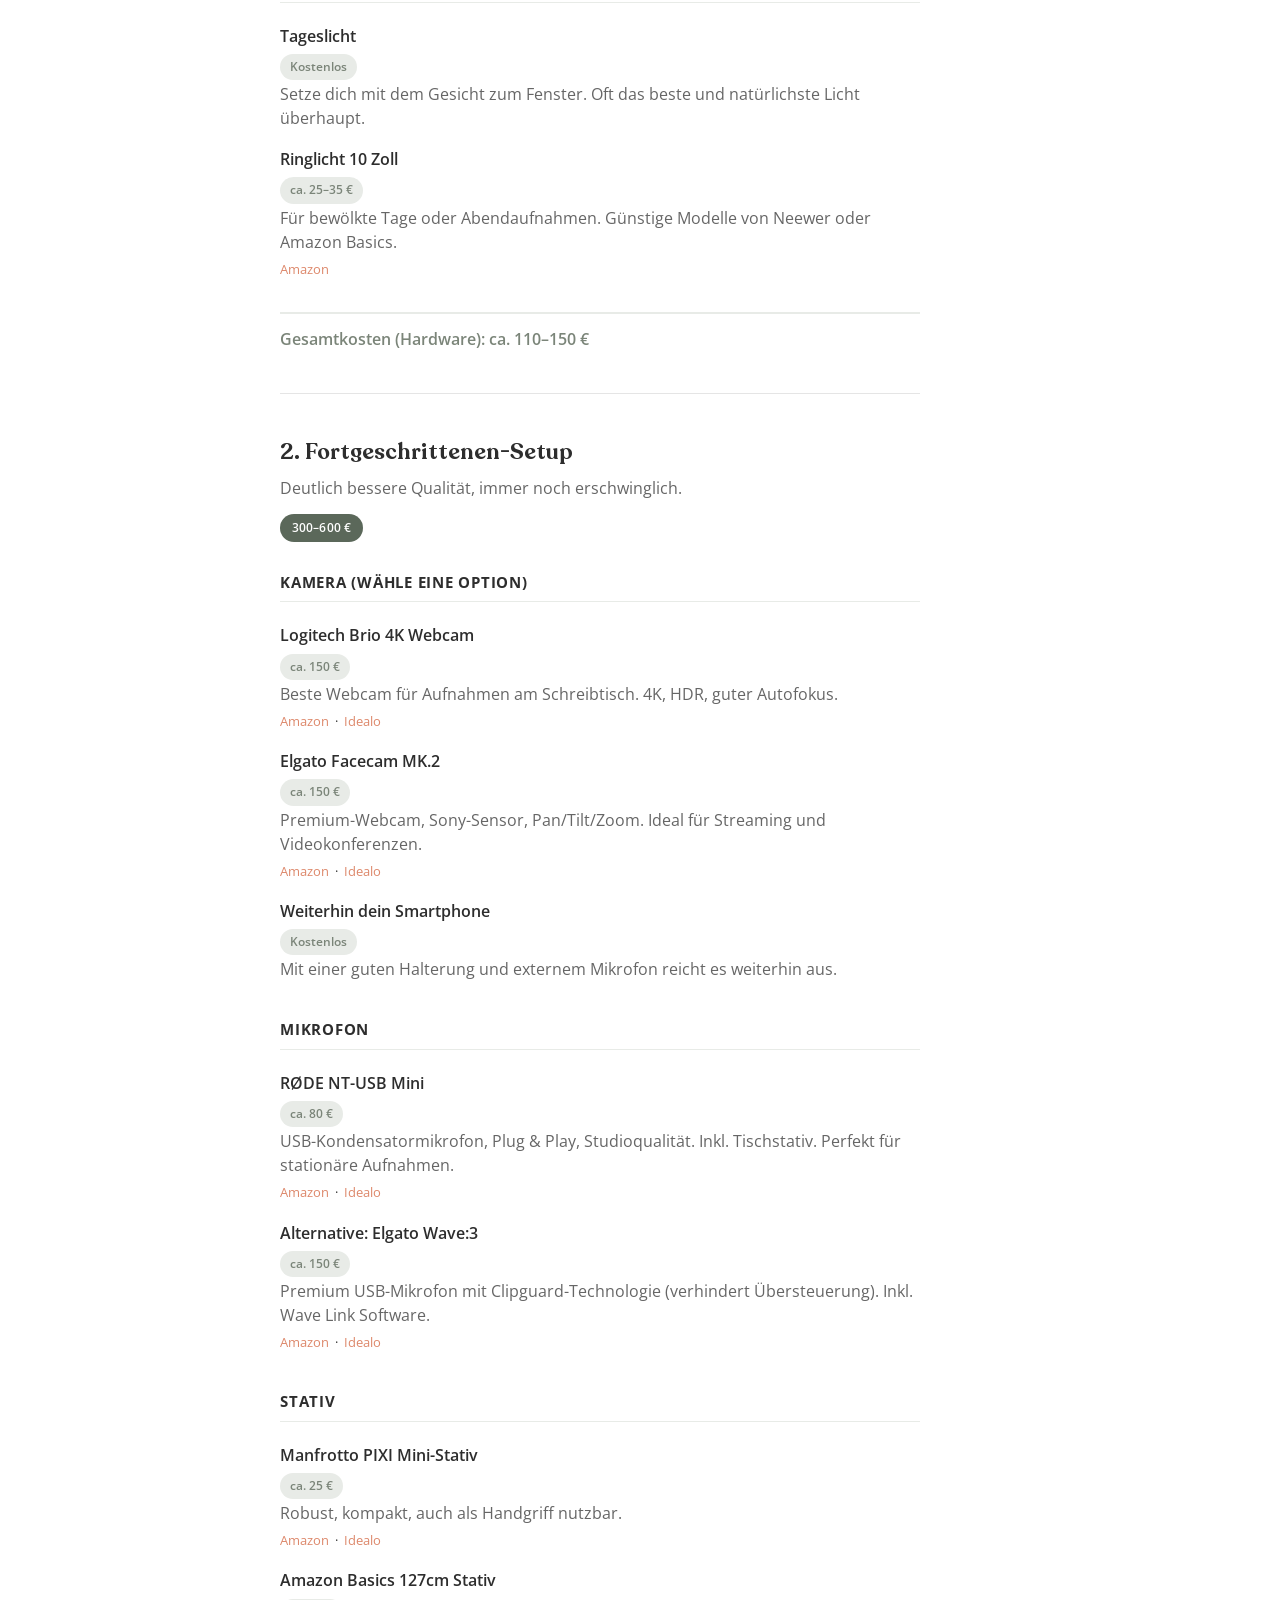
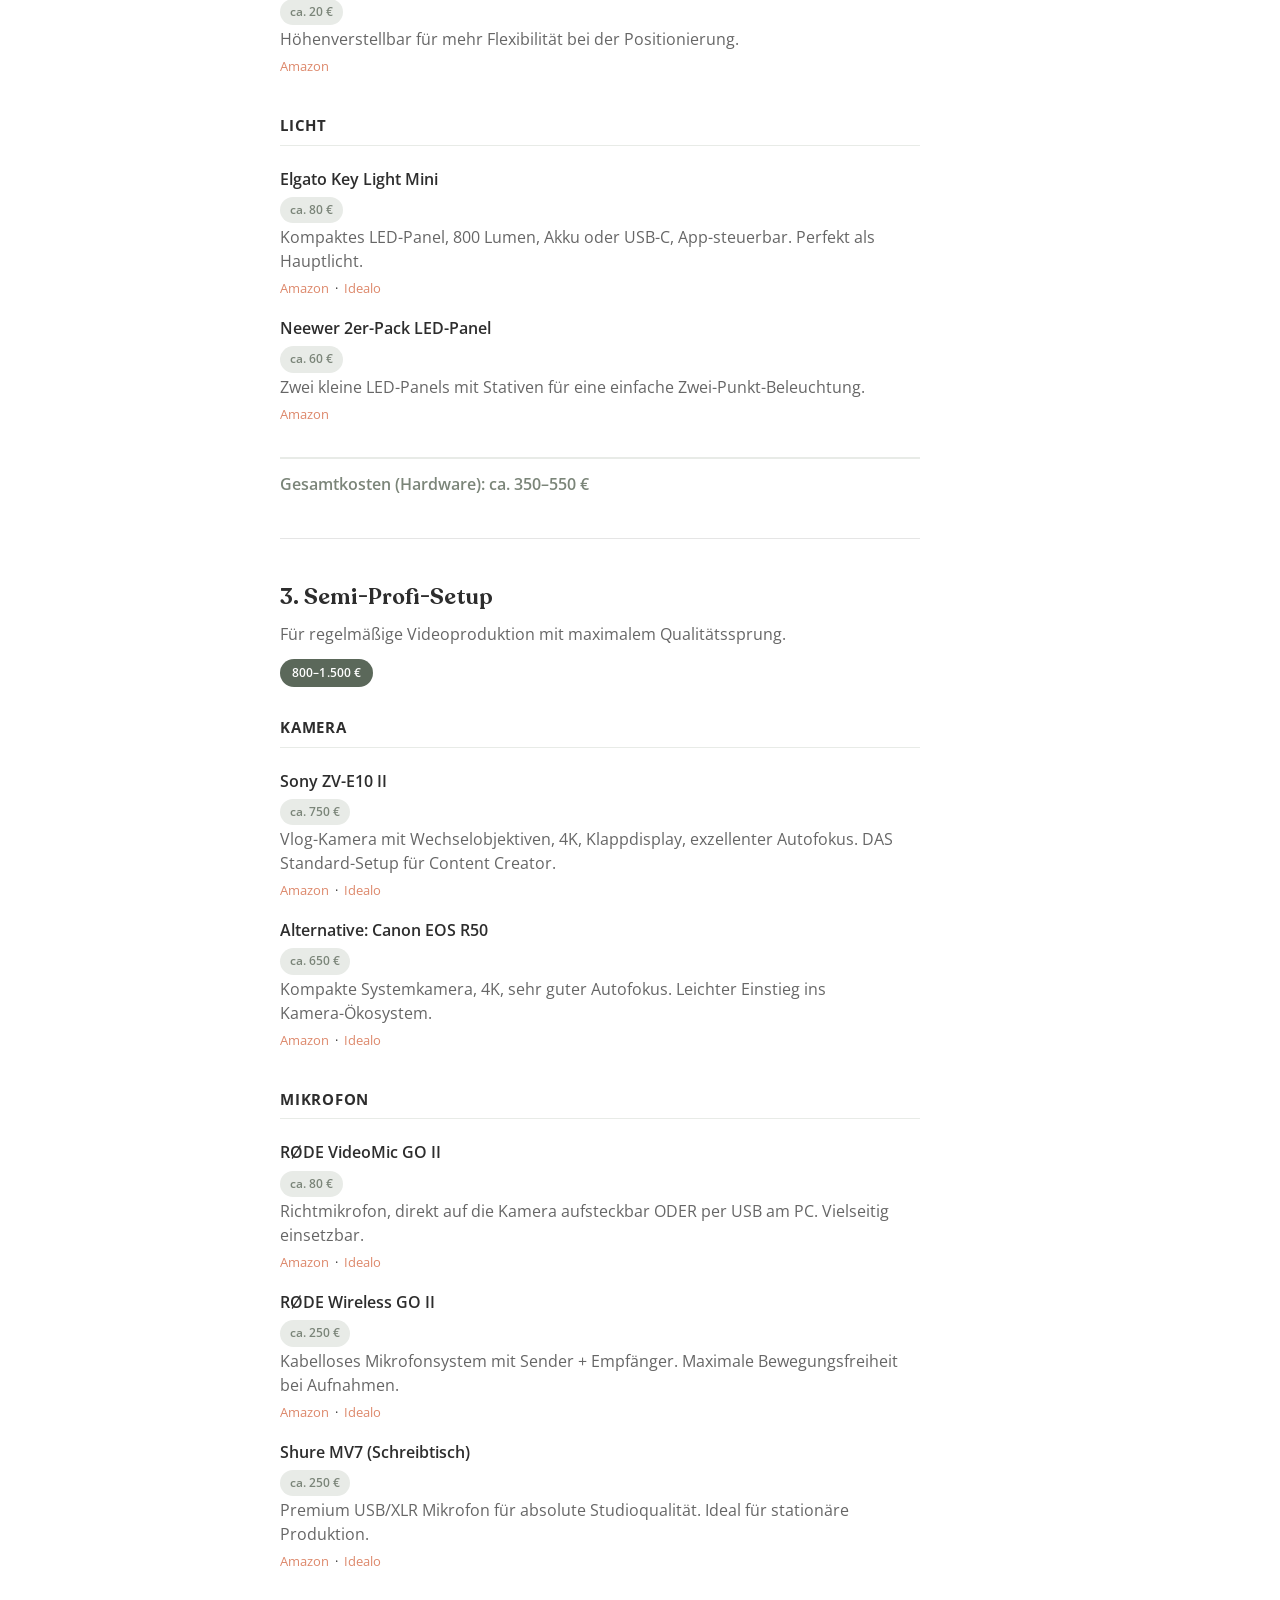
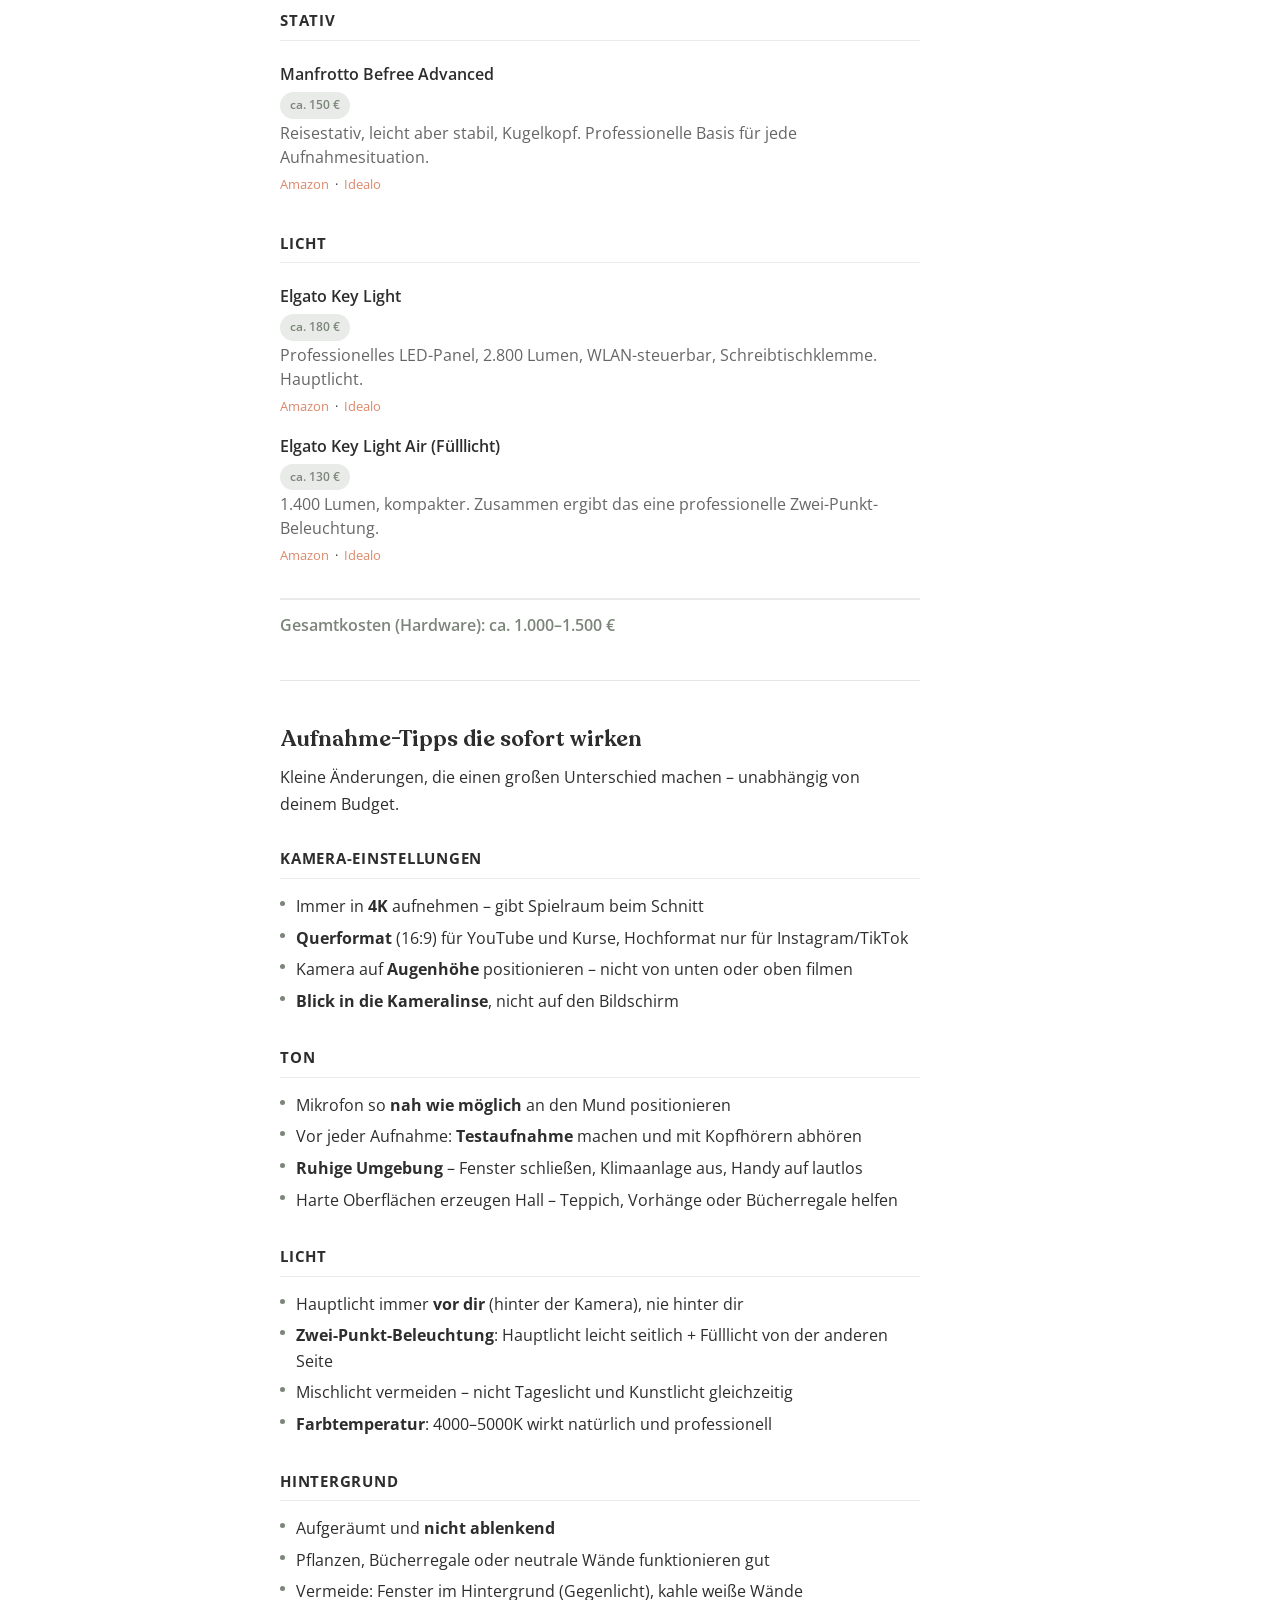
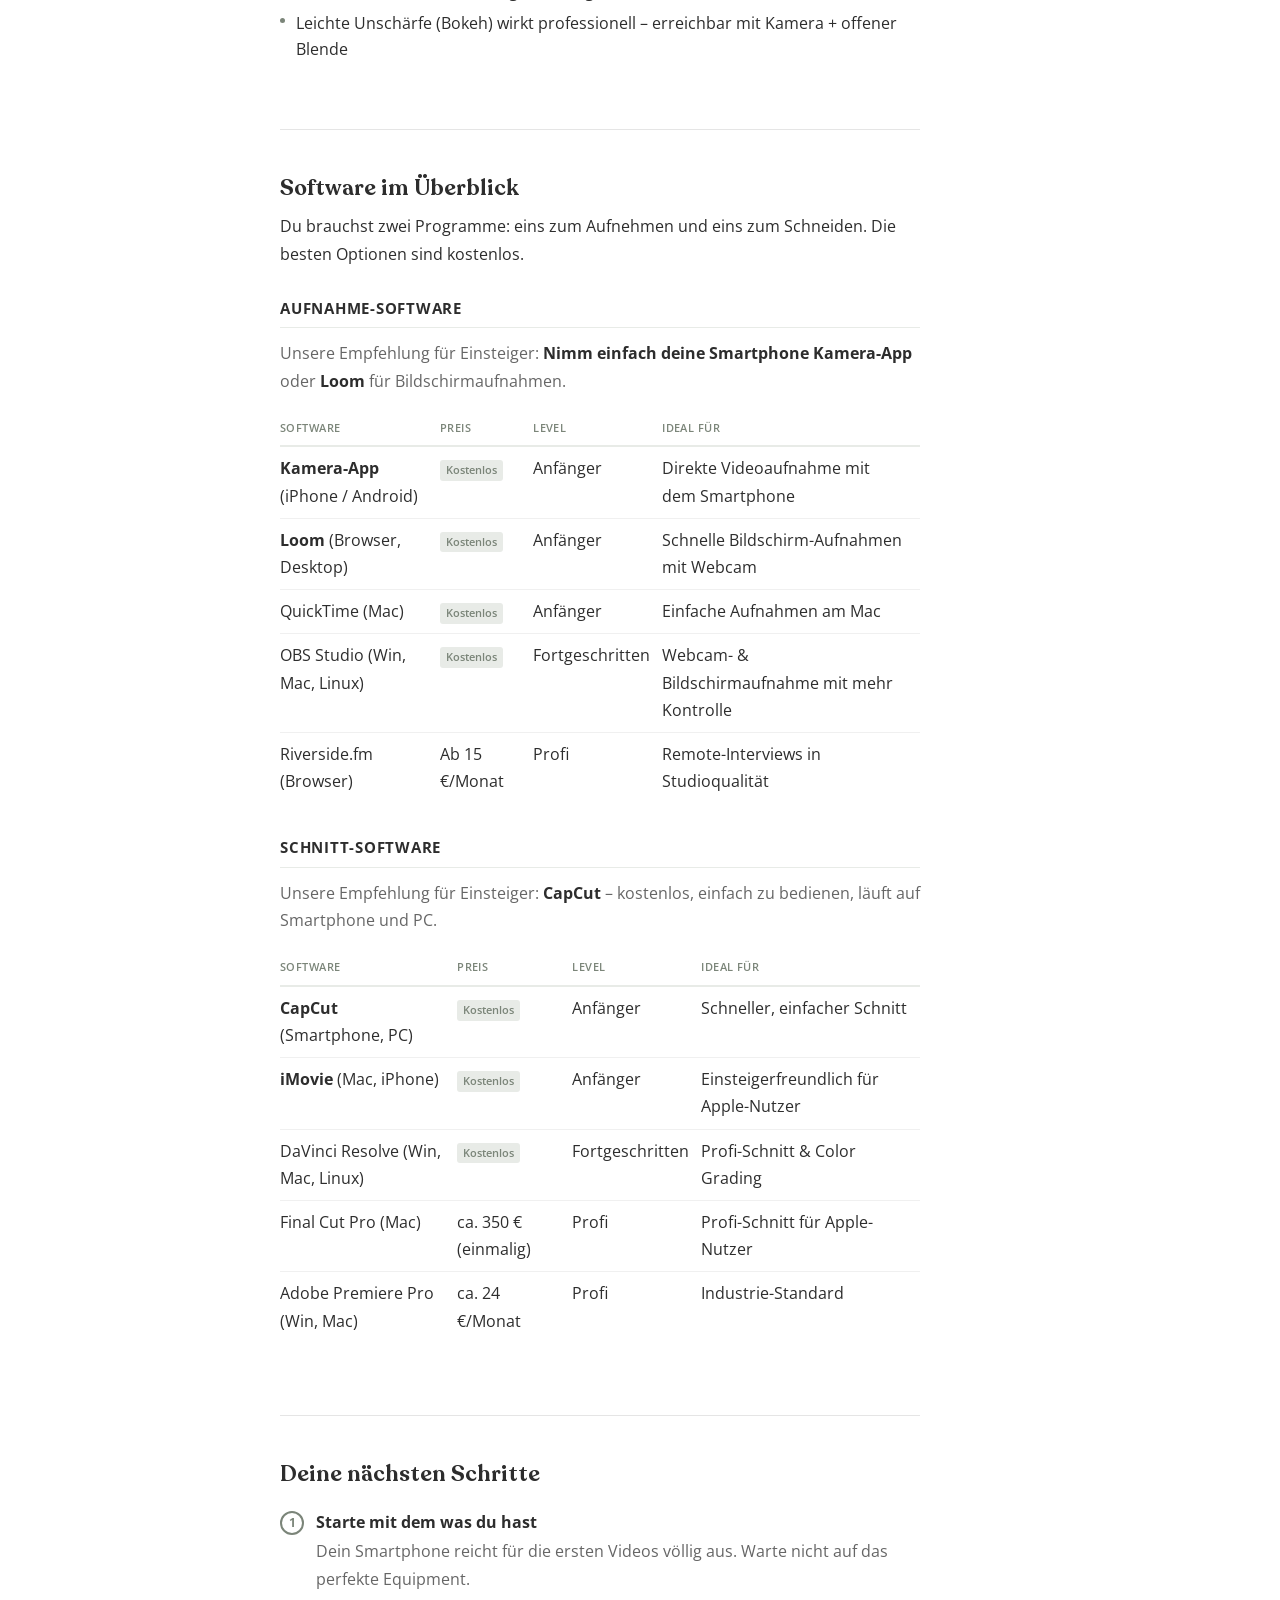
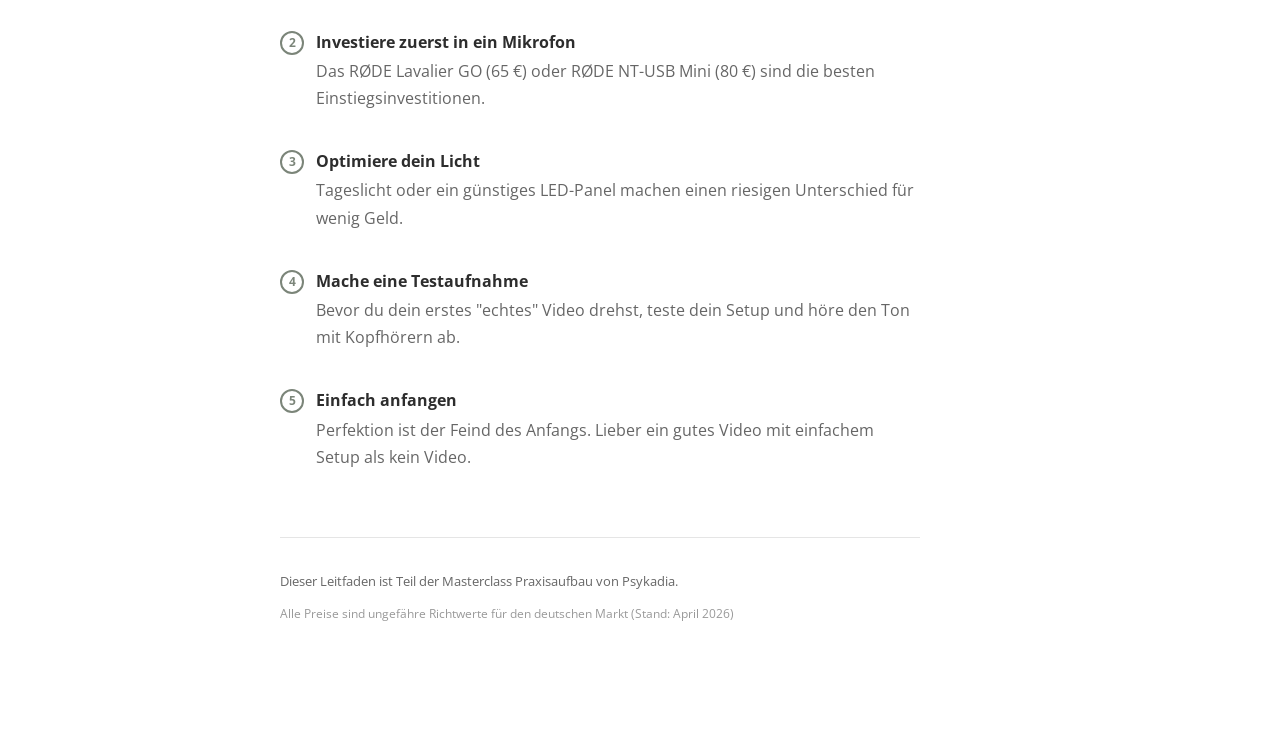
==== commit 224d7ca3: "added real links to products" ====
--- a/pages/video-equipment.html
+++ b/pages/video-equipment.html
@@ -7,13 +7,6 @@
 <link rel="preconnect" href="https://fonts.googleapis.com">
 <link href="https://fonts.googleapis.com/css2?family=Open+Sans:wght@400;500;600;700&display=swap" rel="stylesheet">
 <link rel="stylesheet" href="../assets/style.css">
-<style>
-  .product-row {
-    flex-direction: column;
-    align-items: flex-start;
-    gap: 4px;
-  }
-</style>
 </head>
 <body>
 
@@ -83,19 +76,19 @@
       <div class="product">
         <div class="product-row"><span class="product-name">RØDE Lavalier GO</span><span class="product-price">ca. 65 €</span></div>
         <div class="product-desc">Ansteckmikrofon, direkt am Smartphone nutzbar. Klar, unauffällig, perfekt für Talking-Head-Videos.</div>
-        <div class="product-links"><a href="AMAZON_URL" target="_blank">Amazon</a> · <a href="IDEALO_URL" target="_blank">Idealo</a></div>
+        <div class="product-links"><a href="https://www.amazon.de/dp/B07WM65GTF" target="_blank">Amazon</a> · <a href="https://www.idealo.de/preisvergleich/OffersOfProduct/200498498_-lavalier-go-rode.html" target="_blank">Idealo</a></div>
       </div>
       <div class="product">
         <div class="product-row"><span class="product-name">Alternative: Boya BY-M1</span><span class="product-price">ca. 20 €</span></div>
         <div class="product-desc">Günstigeres Lavalier mit 3,5mm Klinke. Solide Einstiegsoption.</div>
-        <div class="product-links"><a href="AMAZON_URL" target="_blank">Amazon</a> · <a href="IDEALO_URL" target="_blank">Idealo</a></div>
+        <div class="product-links"><a href="https://www.amazon.de/dp/B00MPDYGBE" target="_blank">Amazon</a> · <a href="https://www.idealo.de/preisvergleich/OffersOfProduct/4831498_-by-m1-boya.html" target="_blank">Idealo</a></div>
       </div>
 
       <div class="category-label">Stativ</div>
       <div class="product">
         <div class="product-row"><span class="product-name">Smartphone-Stativ mit Halterung</span><span class="product-price">ca. 20–30 €</span></div>
         <div class="product-desc">Flexibles Tischstativ (z.B. UBeesize oder Joby GorillaPod). Stabile Aufnahmen ohne Verwackeln.</div>
-        <div class="product-links"><a href="AMAZON_URL" target="_blank">Amazon</a> · <a href="IDEALO_URL" target="_blank">Idealo</a></div>
+        <div class="product-links"><a href="https://www.amazon.de/dp/B07NWC3L95" target="_blank">Amazon</a></div>
       </div>
 
       <div class="category-label">Licht</div>
@@ -106,7 +99,7 @@
       <div class="product">
         <div class="product-row"><span class="product-name">Ringlicht 10 Zoll</span><span class="product-price">ca. 25–35 €</span></div>
         <div class="product-desc">Für bewölkte Tage oder Abendaufnahmen. Günstige Modelle von Neewer oder Amazon Basics.</div>
-        <div class="product-links"><a href="AMAZON_URL" target="_blank">Amazon</a> · <a href="IDEALO_URL" target="_blank">Idealo</a></div>
+        <div class="product-links"><a href="https://www.amazon.de/dp/B08B3X7N2J" target="_blank">Amazon</a></div>
       </div>
 
       <div class="tier-total">Gesamtkosten (Hardware): ca. 110–150 €</div>
@@ -124,12 +117,12 @@
       <div class="product">
         <div class="product-row"><span class="product-name">Logitech Brio 4K Webcam</span><span class="product-price">ca. 150 €</span></div>
         <div class="product-desc">Beste Webcam für Aufnahmen am Schreibtisch. 4K, HDR, guter Autofokus.</div>
-        <div class="product-links"><a href="AMAZON_URL" target="_blank">Amazon</a> · <a href="IDEALO_URL" target="_blank">Idealo</a></div>
+        <div class="product-links"><a href="https://www.amazon.de/dp/B01N5UOYC4" target="_blank">Amazon</a> · <a href="https://www.idealo.de/preisvergleich/OffersOfProduct/5765498_-brio-4k-logitech.html" target="_blank">Idealo</a></div>
       </div>
       <div class="product">
         <div class="product-row"><span class="product-name">Elgato Facecam MK.2</span><span class="product-price">ca. 150 €</span></div>
         <div class="product-desc">Premium-Webcam, Sony-Sensor, Pan/Tilt/Zoom. Ideal für Streaming und Videokonferenzen.</div>
-        <div class="product-links"><a href="AMAZON_URL" target="_blank">Amazon</a> · <a href="IDEALO_URL" target="_blank">Idealo</a></div>
+        <div class="product-links"><a href="https://www.amazon.de/dp/B0CW1S7XP5" target="_blank">Amazon</a> · <a href="https://www.idealo.de/preisvergleich/OffersOfProduct/202418498_-facecam-mk-2-elgato.html" target="_blank">Idealo</a></div>
       </div>
       <div class="product">
         <div class="product-row"><span class="product-name">Weiterhin dein Smartphone</span><span class="product-price">Kostenlos</span></div>
@@ -140,35 +133,36 @@
       <div class="product">
         <div class="product-row"><span class="product-name">RØDE NT-USB Mini</span><span class="product-price">ca. 80 €</span></div>
         <div class="product-desc">USB-Kondensatormikrofon, Plug & Play, Studioqualität. Inkl. Tischstativ. Perfekt für stationäre Aufnahmen.</div>
-        <div class="product-links"><a href="AMAZON_URL" target="_blank">Amazon</a> · <a href="IDEALO_URL" target="_blank">Idealo</a></div>
+        <div class="product-links"><a href="https://www.amazon.de/dp/B084P1CXFD" target="_blank">Amazon</a> · <a href="https://www.idealo.de/preisvergleich/OffersOfProduct/200802098_-nt-usb-mini-rode.html" target="_blank">Idealo</a></div>
       </div>
       <div class="product">
         <div class="product-row"><span class="product-name">Alternative: Elgato Wave:3</span><span class="product-price">ca. 150 €</span></div>
         <div class="product-desc">Premium USB-Mikrofon mit Clipguard-Technologie (verhindert Übersteuerung). Inkl. Wave Link Software.</div>
-        <div class="product-links"><a href="AMAZON_URL" target="_blank">Amazon</a> · <a href="IDEALO_URL" target="_blank">Idealo</a></div>
+        <div class="product-links"><a href="https://www.amazon.de/dp/B088HHWC47" target="_blank">Amazon</a> · <a href="https://www.idealo.de/preisvergleich/OffersOfProduct/200570098_-wave-3-elgato.html" target="_blank">Idealo</a></div>
       </div>
 
       <div class="category-label">Stativ</div>
       <div class="product">
         <div class="product-row"><span class="product-name">Manfrotto PIXI Mini-Stativ</span><span class="product-price">ca. 25 €</span></div>
         <div class="product-desc">Robust, kompakt, auch als Handgriff nutzbar.</div>
-        <div class="product-links"><a href="AMAZON_URL" target="_blank">Amazon</a> · <a href="IDEALO_URL" target="_blank">Idealo</a></div>
+        <div class="product-links"><a href="https://www.amazon.de/dp/B00D76RNLS" target="_blank">Amazon</a> · <a href="https://www.idealo.de/preisvergleich/OffersOfProduct/3937951_-pixi-manfrotto.html" target="_blank">Idealo</a></div>
       </div>
       <div class="product">
         <div class="product-row"><span class="product-name">Amazon Basics 127cm Stativ</span><span class="product-price">ca. 20 €</span></div>
         <div class="product-desc">Höhenverstellbar für mehr Flexibilität bei der Positionierung.</div>
+        <div class="product-links"><a href="https://www.amazon.de/dp/B00XI87KV8" target="_blank">Amazon</a></div>
       </div>
 
       <div class="category-label">Licht</div>
       <div class="product">
         <div class="product-row"><span class="product-name">Elgato Key Light Mini</span><span class="product-price">ca. 80 €</span></div>
         <div class="product-desc">Kompaktes LED-Panel, 800 Lumen, Akku oder USB-C, App-steuerbar. Perfekt als Hauptlicht.</div>
-        <div class="product-links"><a href="AMAZON_URL" target="_blank">Amazon</a> · <a href="IDEALO_URL" target="_blank">Idealo</a></div>
+        <div class="product-links"><a href="https://www.amazon.de/dp/B09PRNHLM7" target="_blank">Amazon</a> · <a href="https://www.idealo.de/preisvergleich/OffersOfProduct/202070998_-key-light-mini-elgato.html" target="_blank">Idealo</a></div>
       </div>
       <div class="product">
         <div class="product-row"><span class="product-name">Neewer 2er-Pack LED-Panel</span><span class="product-price">ca. 60 €</span></div>
         <div class="product-desc">Zwei kleine LED-Panels mit Stativen für eine einfache Zwei-Punkt-Beleuchtung.</div>
-        <div class="product-links"><a href="AMAZON_URL" target="_blank">Amazon</a> · <a href="IDEALO_URL" target="_blank">Idealo</a></div>
+        <div class="product-links"><a href="https://www.amazon.de/dp/B072Q42GXQ" target="_blank">Amazon</a></div>
       </div>
 
       <div class="tier-total">Gesamtkosten (Hardware): ca. 350–550 €</div>
@@ -186,48 +180,48 @@
       <div class="product">
         <div class="product-row"><span class="product-name">Sony ZV-E10 II</span><span class="product-price">ca. 750 €</span></div>
         <div class="product-desc">Vlog-Kamera mit Wechselobjektiven, 4K, Klappdisplay, exzellenter Autofokus. DAS Standard-Setup für Content Creator.</div>
-        <div class="product-links"><a href="AMAZON_URL" target="_blank">Amazon</a> · <a href="IDEALO_URL" target="_blank">Idealo</a></div>
+        <div class="product-links"><a href="https://www.amazon.de/dp/B0D9LP2GXY" target="_blank">Amazon</a> · <a href="https://www.idealo.de/preisvergleich/OffersOfProduct/203447498_-zv-e10-ii-sony.html" target="_blank">Idealo</a></div>
       </div>
       <div class="product">
         <div class="product-row"><span class="product-name">Alternative: Canon EOS R50</span><span class="product-price">ca. 650 €</span></div>
         <div class="product-desc">Kompakte Systemkamera, 4K, sehr guter Autofokus. Leichter Einstieg ins Kamera-Ökosystem.</div>
-        <div class="product-links"><a href="AMAZON_URL" target="_blank">Amazon</a> · <a href="IDEALO_URL" target="_blank">Idealo</a></div>
+        <div class="product-links"><a href="https://www.amazon.de/dp/B0BRSKLH1P" target="_blank">Amazon</a> · <a href="https://www.idealo.de/preisvergleich/OffersOfProduct/202291098_-eos-r50-canon.html" target="_blank">Idealo</a></div>
       </div>
 
       <div class="category-label">Mikrofon</div>
       <div class="product">
         <div class="product-row"><span class="product-name">RØDE VideoMic GO II</span><span class="product-price">ca. 80 €</span></div>
         <div class="product-desc">Richtmikrofon, direkt auf die Kamera aufsteckbar ODER per USB am PC. Vielseitig einsetzbar.</div>
-        <div class="product-links"><a href="AMAZON_URL" target="_blank">Amazon</a> · <a href="IDEALO_URL" target="_blank">Idealo</a></div>
+        <div class="product-links"><a href="https://www.amazon.de/dp/B09BYHLPKH" target="_blank">Amazon</a> · <a href="https://www.idealo.de/preisvergleich/OffersOfProduct/202057998_-videomic-go-ii-rode.html" target="_blank">Idealo</a></div>
       </div>
       <div class="product">
         <div class="product-row"><span class="product-name">RØDE Wireless GO II</span><span class="product-price">ca. 250 €</span></div>
         <div class="product-desc">Kabelloses Mikrofonsystem mit Sender + Empfänger. Maximale Bewegungsfreiheit bei Aufnahmen.</div>
-        <div class="product-links"><a href="AMAZON_URL" target="_blank">Amazon</a> · <a href="IDEALO_URL" target="_blank">Idealo</a></div>
+        <div class="product-links"><a href="https://www.amazon.de/dp/B08ZBM3PLZ" target="_blank">Amazon</a> · <a href="https://www.idealo.de/preisvergleich/OffersOfProduct/201060698_-wireless-go-ii-rode.html" target="_blank">Idealo</a></div>
       </div>
       <div class="product">
         <div class="product-row"><span class="product-name">Shure MV7 (Schreibtisch)</span><span class="product-price">ca. 250 €</span></div>
         <div class="product-desc">Premium USB/XLR Mikrofon für absolute Studioqualität. Ideal für stationäre Produktion.</div>
-        <div class="product-links"><a href="AMAZON_URL" target="_blank">Amazon</a> · <a href="IDEALO_URL" target="_blank">Idealo</a></div>
+        <div class="product-links"><a href="https://www.amazon.de/dp/B08G7JN6J7" target="_blank">Amazon</a> · <a href="https://www.idealo.de/preisvergleich/OffersOfProduct/200635598_-mv7-shure.html" target="_blank">Idealo</a></div>
       </div>
 
       <div class="category-label">Stativ</div>
       <div class="product">
         <div class="product-row"><span class="product-name">Manfrotto Befree Advanced</span><span class="product-price">ca. 150 €</span></div>
         <div class="product-desc">Reisestativ, leicht aber stabil, Kugelkopf. Professionelle Basis für jede Aufnahmesituation.</div>
-        <div class="product-links"><a href="AMAZON_URL" target="_blank">Amazon</a> · <a href="IDEALO_URL" target="_blank">Idealo</a></div>
+        <div class="product-links"><a href="https://www.amazon.de/dp/B078MV775N" target="_blank">Amazon</a> · <a href="https://www.idealo.de/preisvergleich/OffersOfProduct/5618605_-befree-advanced-manfrotto.html" target="_blank">Idealo</a></div>
       </div>
 
       <div class="category-label">Licht</div>
       <div class="product">
         <div class="product-row"><span class="product-name">Elgato Key Light</span><span class="product-price">ca. 180 €</span></div>
         <div class="product-desc">Professionelles LED-Panel, 2.800 Lumen, WLAN-steuerbar, Schreibtischklemme. Hauptlicht.</div>
-        <div class="product-links"><a href="AMAZON_URL" target="_blank">Amazon</a> · <a href="IDEALO_URL" target="_blank">Idealo</a></div>
+        <div class="product-links"><a href="https://www.amazon.de/dp/B07L755X9G" target="_blank">Amazon</a> · <a href="https://www.idealo.de/preisvergleich/OffersOfProduct/6056498_-key-light-elgato.html" target="_blank">Idealo</a></div>
       </div>
       <div class="product">
         <div class="product-row"><span class="product-name">Elgato Key Light Air (Fülllicht)</span><span class="product-price">ca. 130 €</span></div>
         <div class="product-desc">1.400 Lumen, kompakter. Zusammen ergibt das eine professionelle Zwei-Punkt-Beleuchtung.</div>
-        <div class="product-links"><a href="AMAZON_URL" target="_blank">Amazon</a> · <a href="IDEALO_URL" target="_blank">Idealo</a></div>
+        <div class="product-links"><a href="https://www.amazon.de/dp/B082QHRZFW" target="_blank">Amazon</a> · <a href="https://www.idealo.de/preisvergleich/OffersOfProduct/200498898_-key-light-air-elgato.html" target="_blank">Idealo</a></div>
       </div>
 
       <div class="tier-total">Gesamtkosten (Hardware): ca. 1.000–1.500 €</div>
--- a/assets/style.css
+++ b/assets/style.css
@@ -192,8 +192,9 @@
   .product { padding: 8px 0; }
   .product-row {
     display: flex;
-    justify-content: space-between;
-    align-items: center;
+    flex-direction: column;
+    align-items: flex-start;
+    gap: 4px;
   }
   .product-name {
     font-weight: 600;
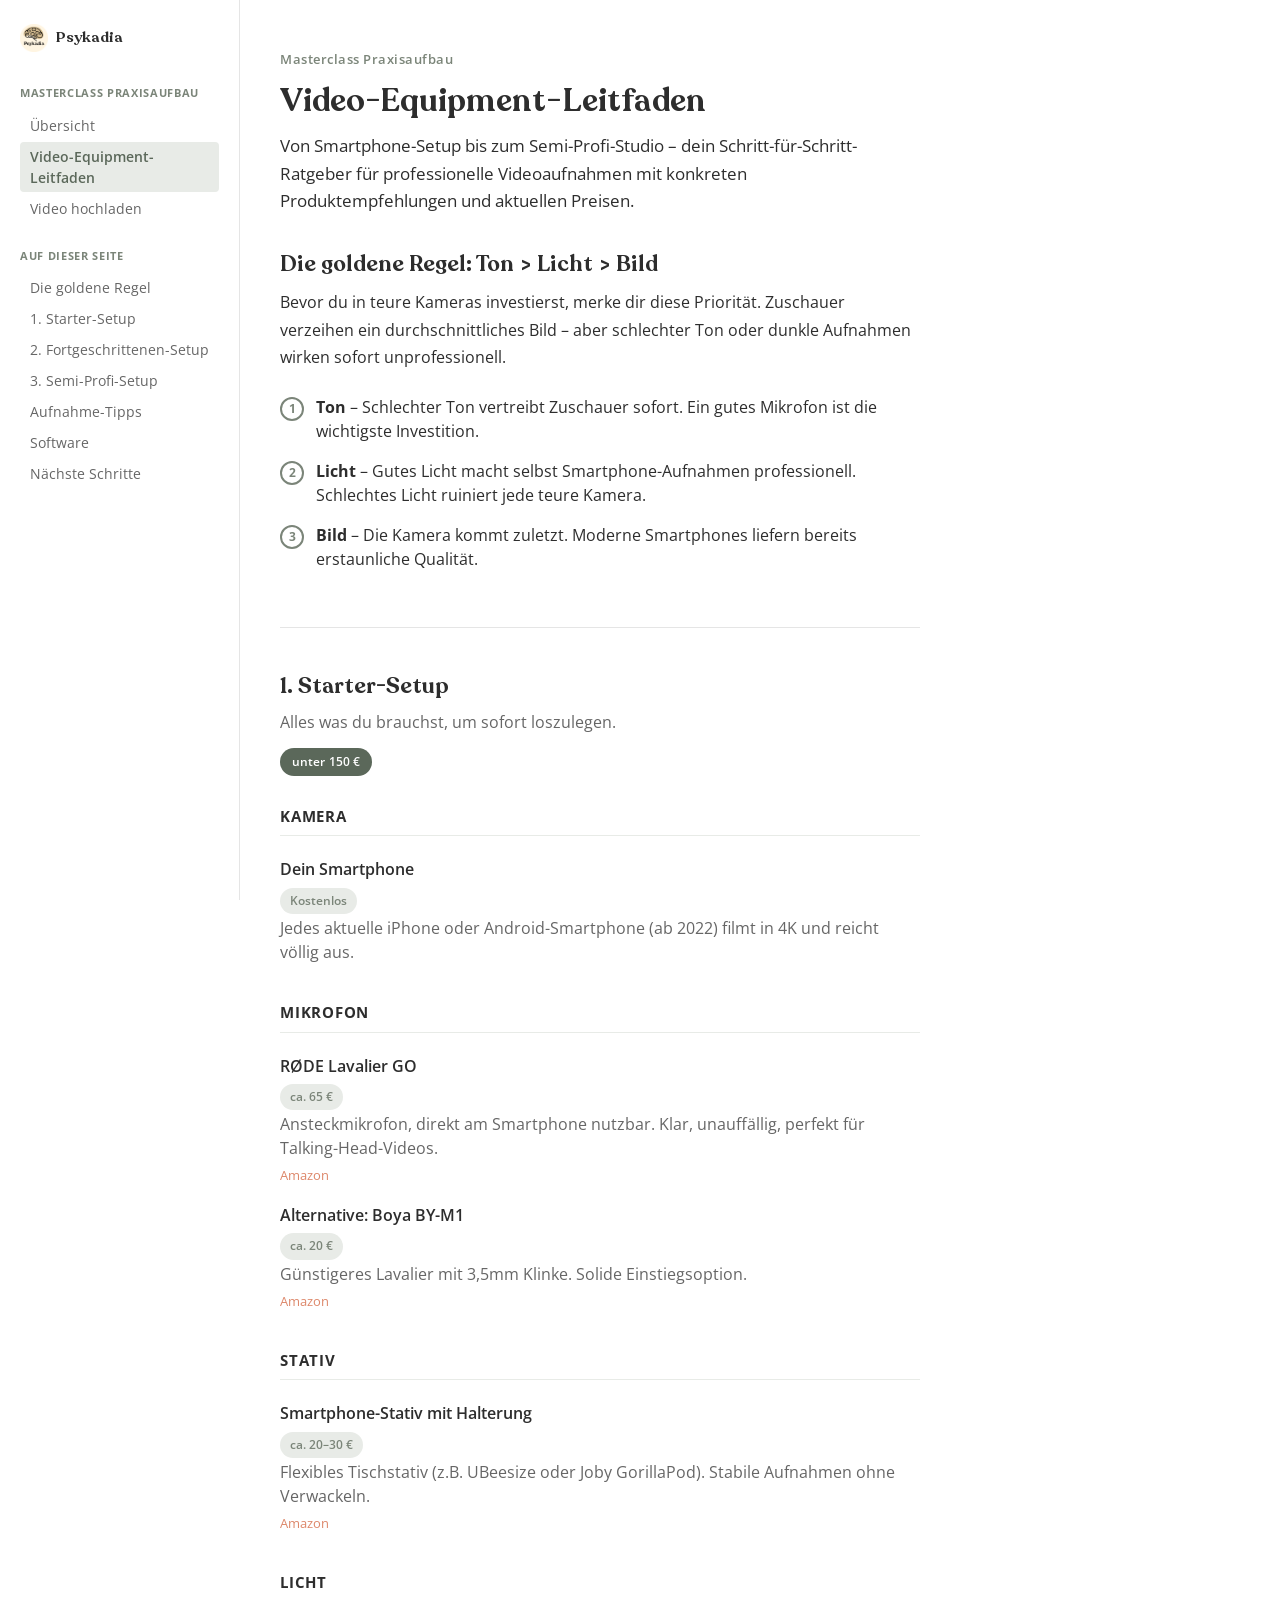
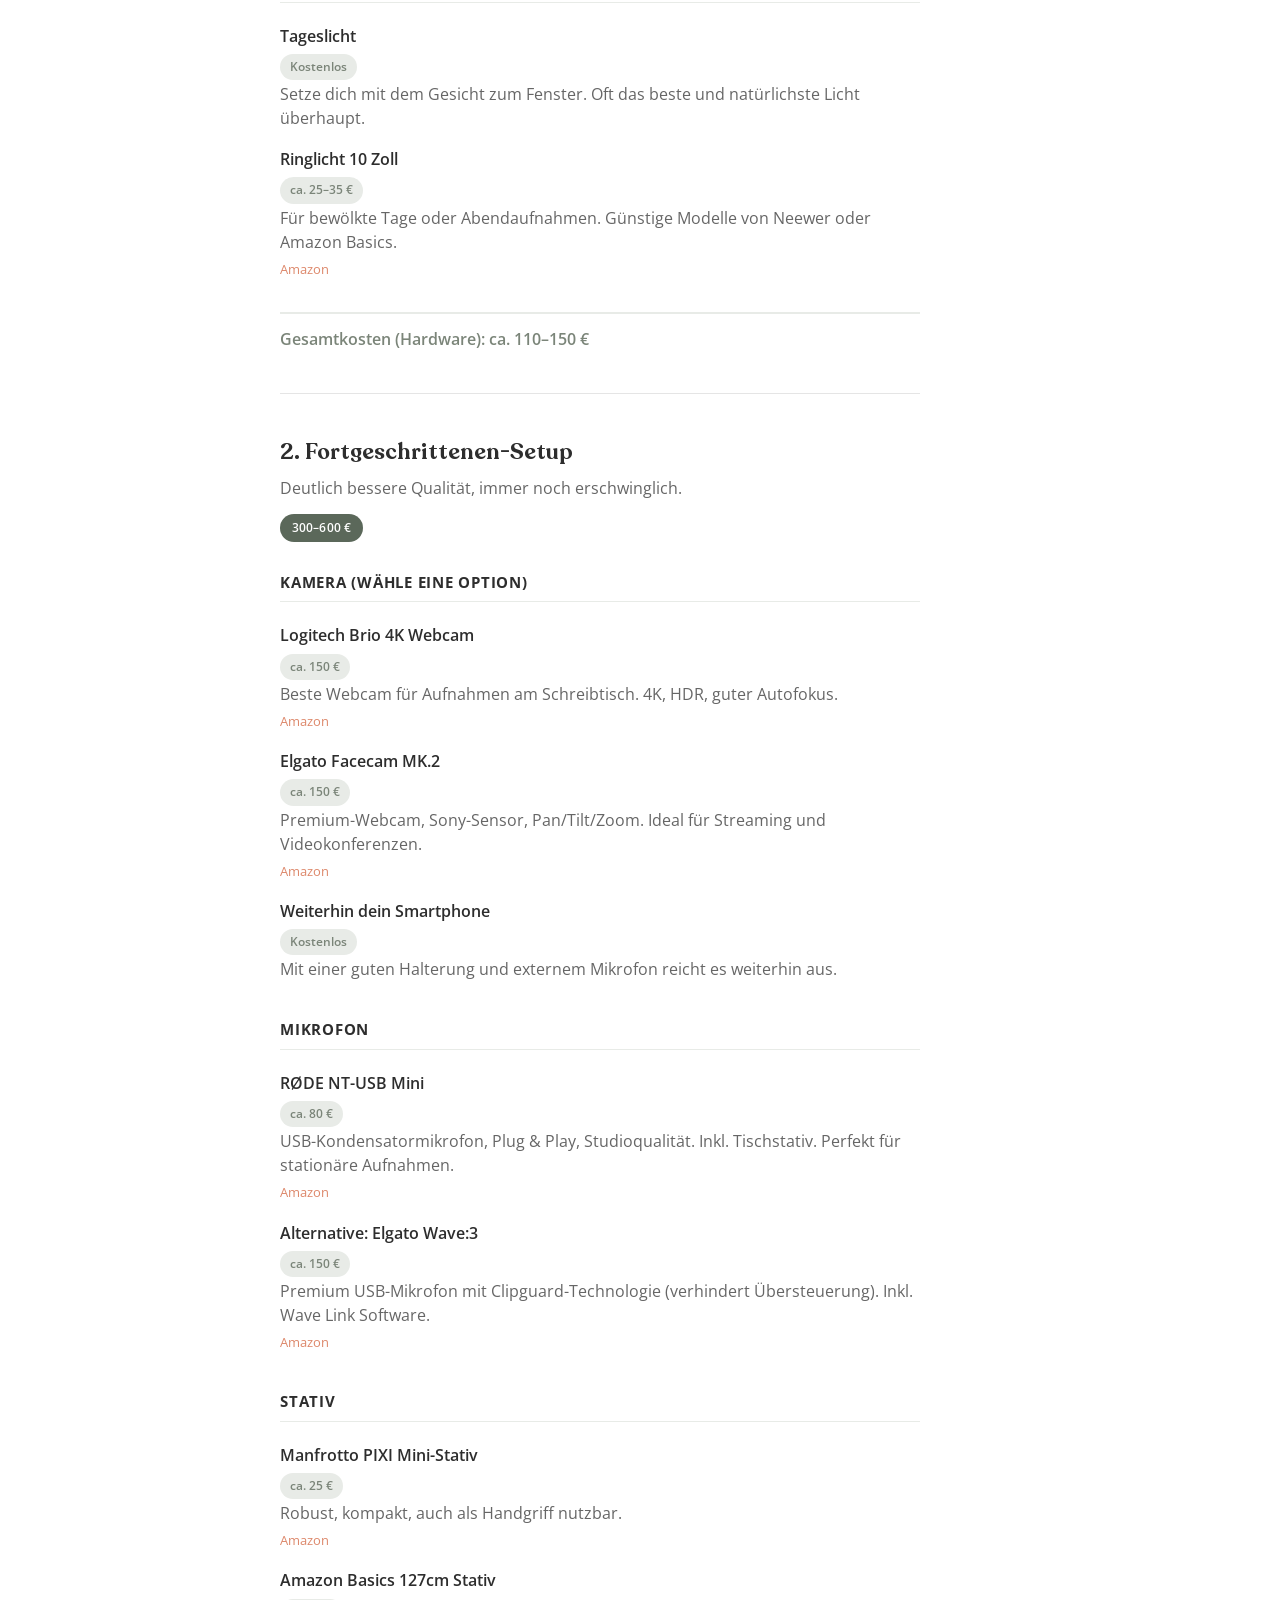
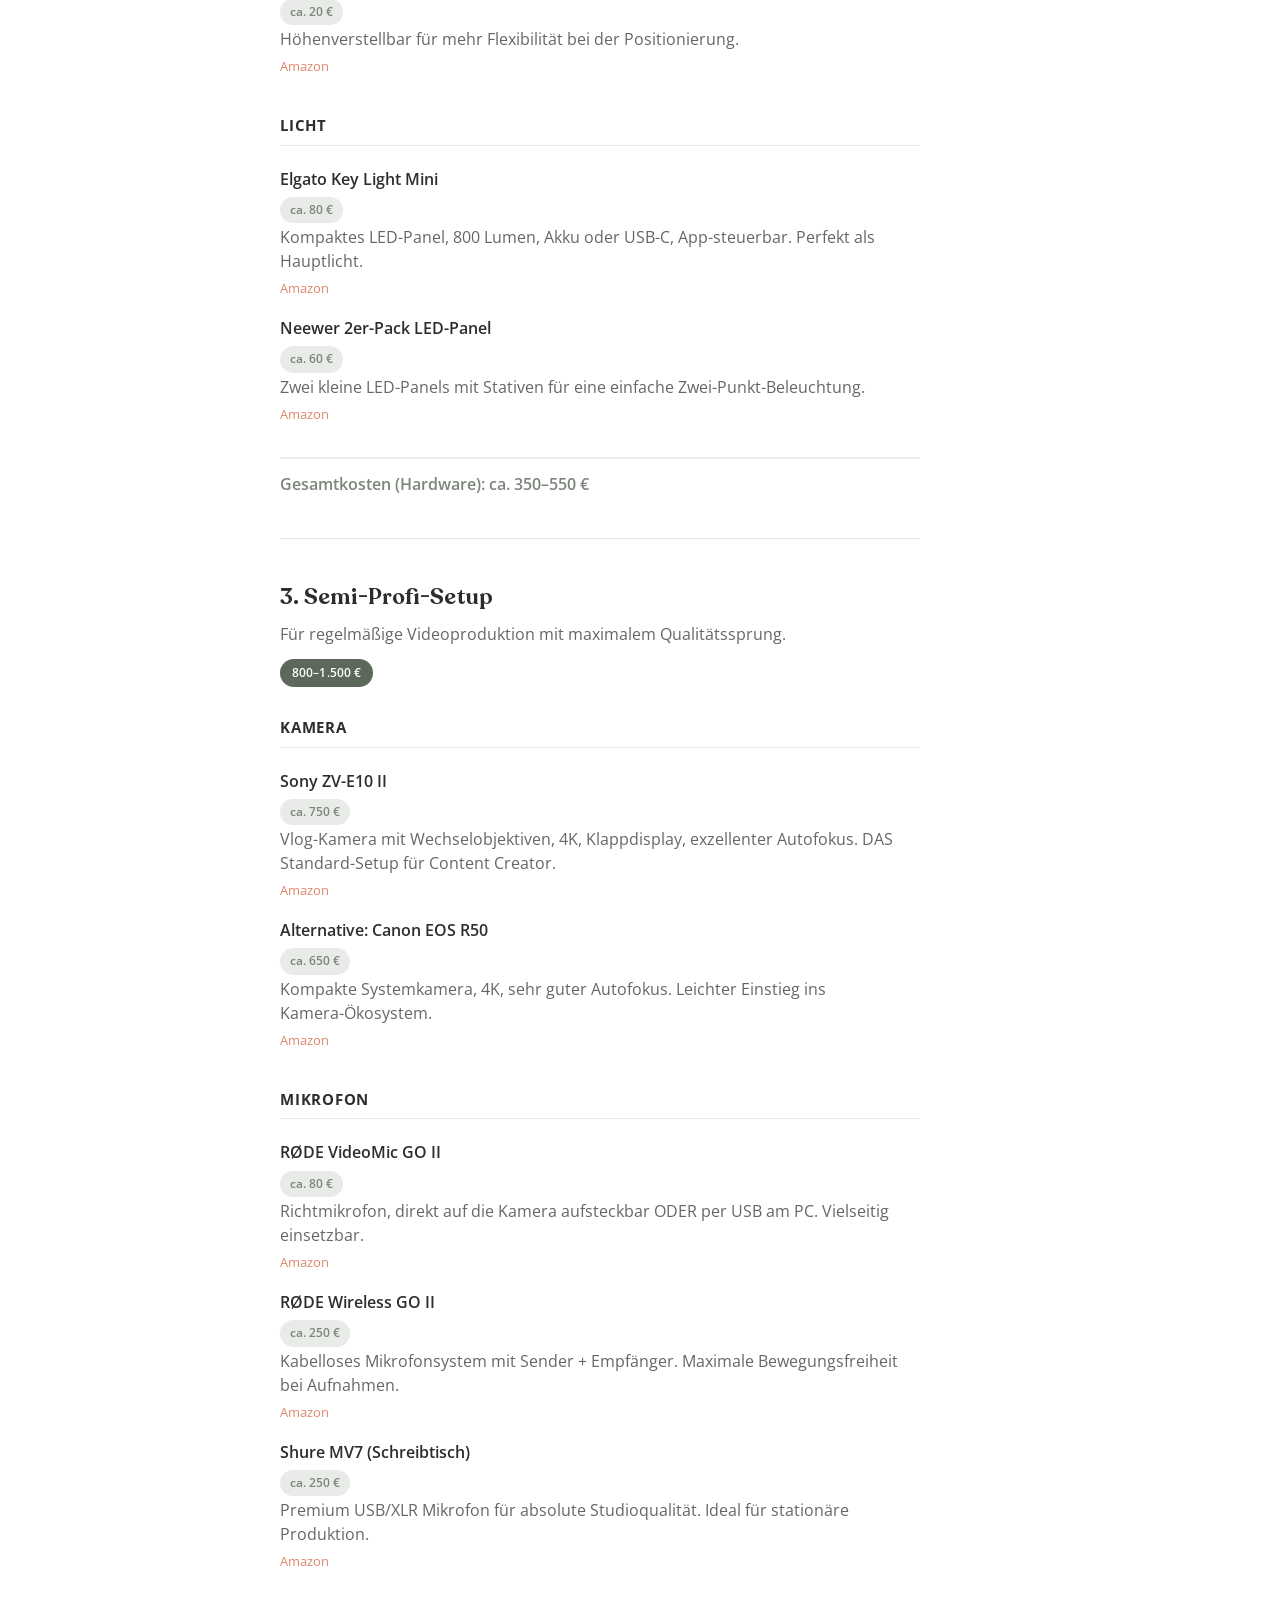
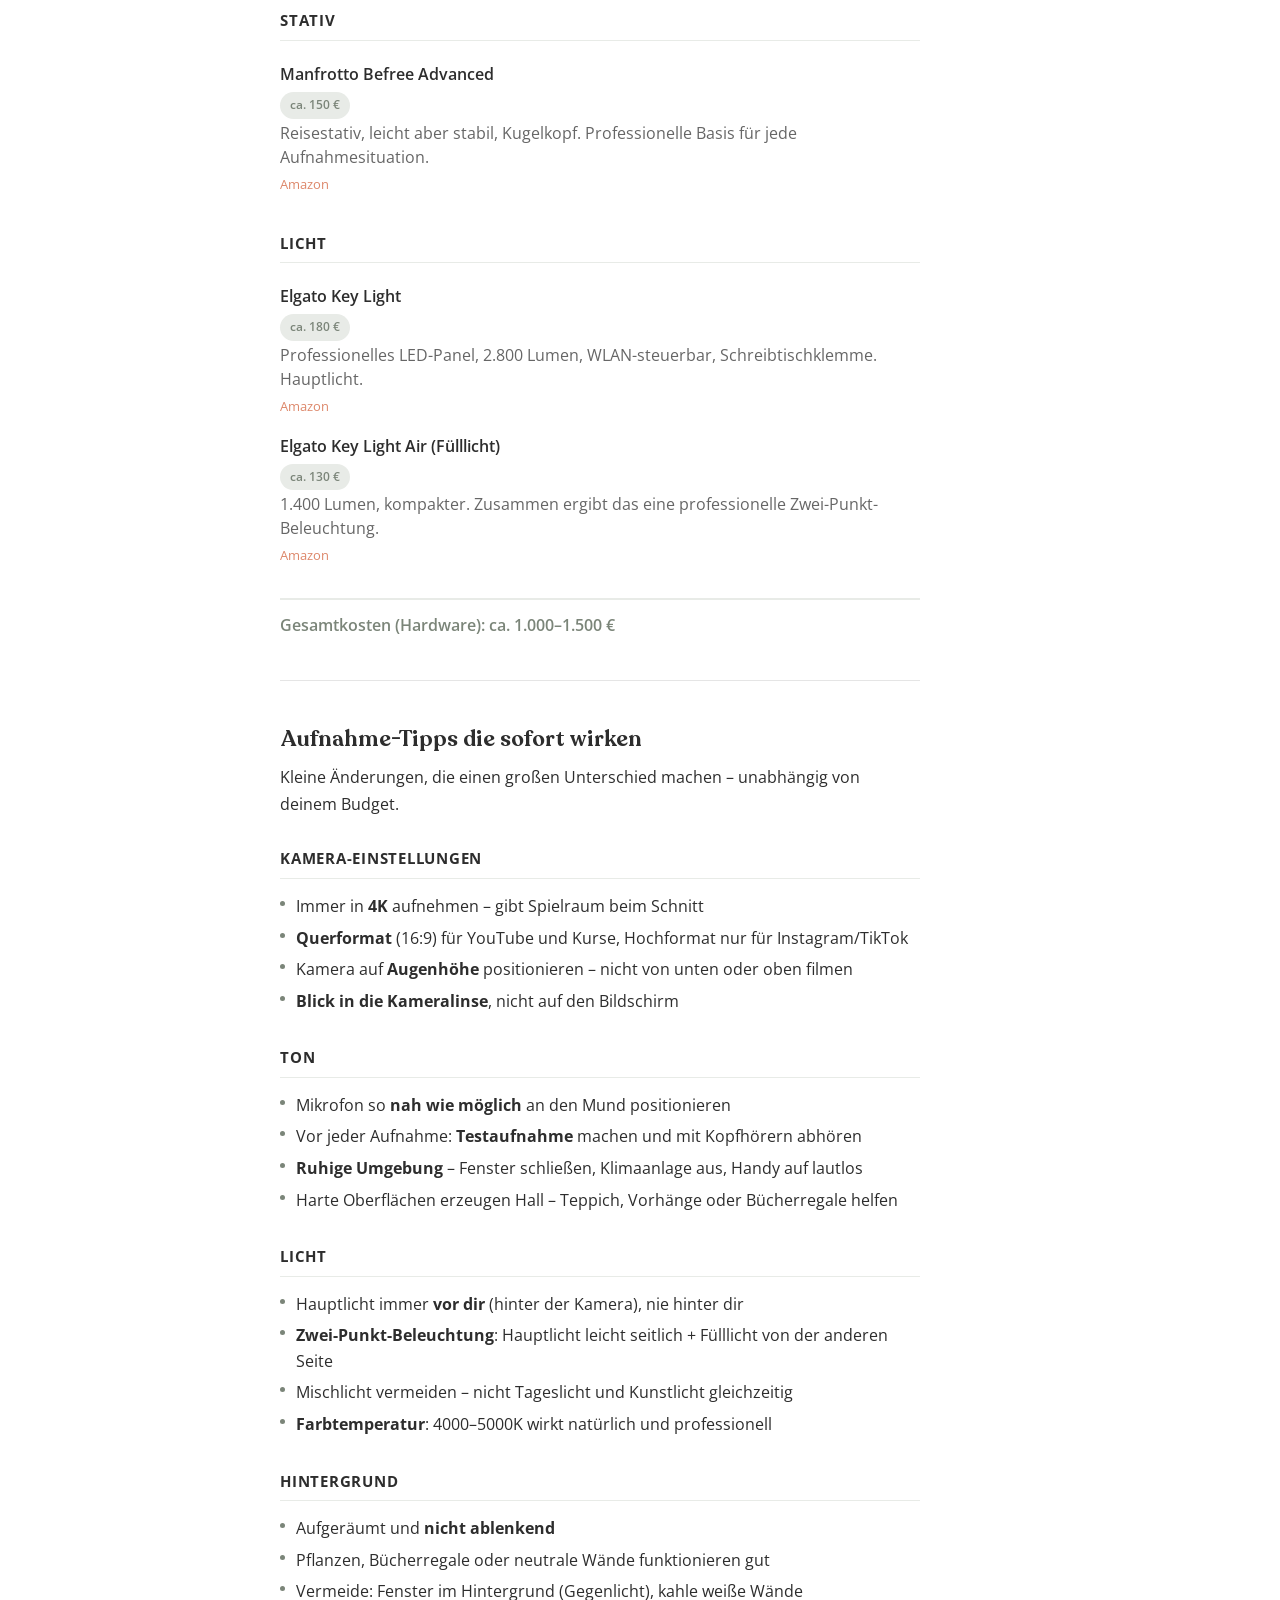
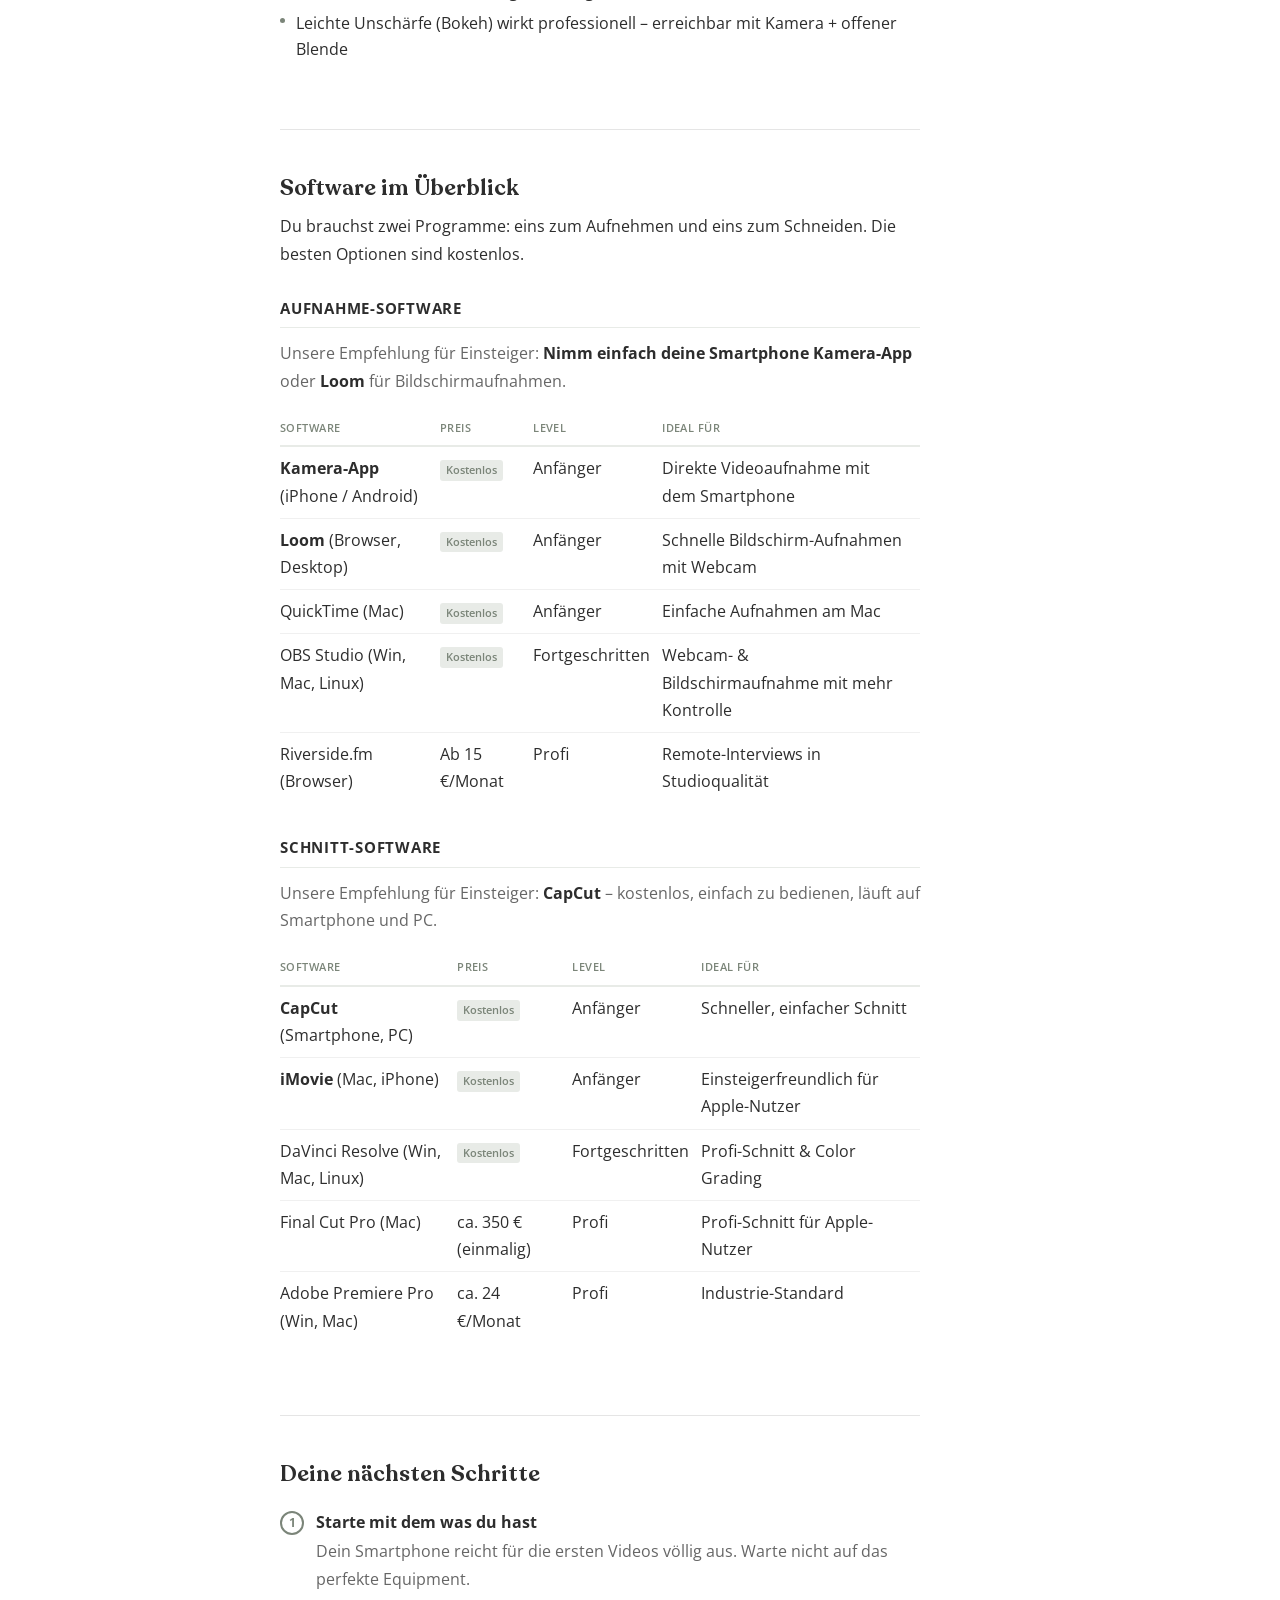
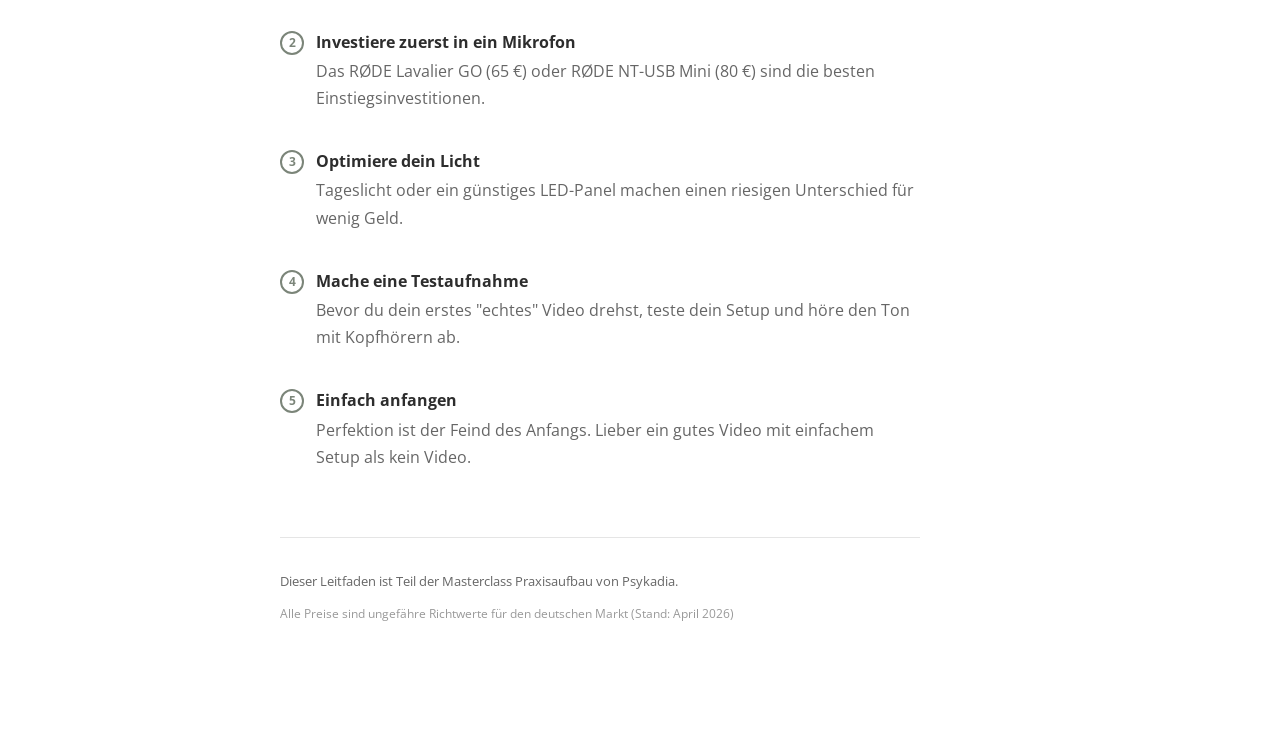
==== commit 6bf834a0: "changed some links" ====
--- a/pages/video-equipment.html
+++ b/pages/video-equipment.html
@@ -76,19 +76,19 @@
       <div class="product">
         <div class="product-row"><span class="product-name">RØDE Lavalier GO</span><span class="product-price">ca. 65 €</span></div>
         <div class="product-desc">Ansteckmikrofon, direkt am Smartphone nutzbar. Klar, unauffällig, perfekt für Talking-Head-Videos.</div>
-        <div class="product-links"><a href="https://www.amazon.de/dp/B07WM65GTF" target="_blank">Amazon</a> · <a href="https://www.idealo.de/preisvergleich/OffersOfProduct/200498498_-lavalier-go-rode.html" target="_blank">Idealo</a></div>
+        <div class="product-links"><a href="https://www.amazon.de/s?k=RØDE+Lavalier+GO" target="_blank">Amazon</a></div>
       </div>
       <div class="product">
         <div class="product-row"><span class="product-name">Alternative: Boya BY-M1</span><span class="product-price">ca. 20 €</span></div>
         <div class="product-desc">Günstigeres Lavalier mit 3,5mm Klinke. Solide Einstiegsoption.</div>
-        <div class="product-links"><a href="https://www.amazon.de/dp/B00MPDYGBE" target="_blank">Amazon</a> · <a href="https://www.idealo.de/preisvergleich/OffersOfProduct/4831498_-by-m1-boya.html" target="_blank">Idealo</a></div>
+        <div class="product-links"><a href="https://www.amazon.de/s?k=Boya+BY-M1" target="_blank">Amazon</a></div>
       </div>
 
       <div class="category-label">Stativ</div>
       <div class="product">
         <div class="product-row"><span class="product-name">Smartphone-Stativ mit Halterung</span><span class="product-price">ca. 20–30 €</span></div>
         <div class="product-desc">Flexibles Tischstativ (z.B. UBeesize oder Joby GorillaPod). Stabile Aufnahmen ohne Verwackeln.</div>
-        <div class="product-links"><a href="https://www.amazon.de/dp/B07NWC3L95" target="_blank">Amazon</a></div>
+        <div class="product-links"><a href="https://www.amazon.de/s?k=Smartphone+Stativ+Tischstativ" target="_blank">Amazon</a></div>
       </div>
 
       <div class="category-label">Licht</div>
@@ -99,7 +99,7 @@
       <div class="product">
         <div class="product-row"><span class="product-name">Ringlicht 10 Zoll</span><span class="product-price">ca. 25–35 €</span></div>
         <div class="product-desc">Für bewölkte Tage oder Abendaufnahmen. Günstige Modelle von Neewer oder Amazon Basics.</div>
-        <div class="product-links"><a href="https://www.amazon.de/dp/B08B3X7N2J" target="_blank">Amazon</a></div>
+        <div class="product-links"><a href="https://www.amazon.de/s?k=Ringlicht+10+Zoll" target="_blank">Amazon</a></div>
       </div>
 
       <div class="tier-total">Gesamtkosten (Hardware): ca. 110–150 €</div>
@@ -117,12 +117,12 @@
       <div class="product">
         <div class="product-row"><span class="product-name">Logitech Brio 4K Webcam</span><span class="product-price">ca. 150 €</span></div>
         <div class="product-desc">Beste Webcam für Aufnahmen am Schreibtisch. 4K, HDR, guter Autofokus.</div>
-        <div class="product-links"><a href="https://www.amazon.de/dp/B01N5UOYC4" target="_blank">Amazon</a> · <a href="https://www.idealo.de/preisvergleich/OffersOfProduct/5765498_-brio-4k-logitech.html" target="_blank">Idealo</a></div>
+        <div class="product-links"><a href="https://www.amazon.de/s?k=Logitech+Brio+4K" target="_blank">Amazon</a></div>
       </div>
       <div class="product">
         <div class="product-row"><span class="product-name">Elgato Facecam MK.2</span><span class="product-price">ca. 150 €</span></div>
         <div class="product-desc">Premium-Webcam, Sony-Sensor, Pan/Tilt/Zoom. Ideal für Streaming und Videokonferenzen.</div>
-        <div class="product-links"><a href="https://www.amazon.de/dp/B0CW1S7XP5" target="_blank">Amazon</a> · <a href="https://www.idealo.de/preisvergleich/OffersOfProduct/202418498_-facecam-mk-2-elgato.html" target="_blank">Idealo</a></div>
+        <div class="product-links"><a href="https://www.amazon.de/s?k=Elgato+Facecam+MK2" target="_blank">Amazon</a></div>
       </div>
       <div class="product">
         <div class="product-row"><span class="product-name">Weiterhin dein Smartphone</span><span class="product-price">Kostenlos</span></div>
@@ -133,36 +133,36 @@
       <div class="product">
         <div class="product-row"><span class="product-name">RØDE NT-USB Mini</span><span class="product-price">ca. 80 €</span></div>
         <div class="product-desc">USB-Kondensatormikrofon, Plug & Play, Studioqualität. Inkl. Tischstativ. Perfekt für stationäre Aufnahmen.</div>
-        <div class="product-links"><a href="https://www.amazon.de/dp/B084P1CXFD" target="_blank">Amazon</a> · <a href="https://www.idealo.de/preisvergleich/OffersOfProduct/200802098_-nt-usb-mini-rode.html" target="_blank">Idealo</a></div>
+        <div class="product-links"><a href="https://www.amazon.de/s?k=RØDE+NT-USB+Mini" target="_blank">Amazon</a></div>
       </div>
       <div class="product">
         <div class="product-row"><span class="product-name">Alternative: Elgato Wave:3</span><span class="product-price">ca. 150 €</span></div>
         <div class="product-desc">Premium USB-Mikrofon mit Clipguard-Technologie (verhindert Übersteuerung). Inkl. Wave Link Software.</div>
-        <div class="product-links"><a href="https://www.amazon.de/dp/B088HHWC47" target="_blank">Amazon</a> · <a href="https://www.idealo.de/preisvergleich/OffersOfProduct/200570098_-wave-3-elgato.html" target="_blank">Idealo</a></div>
+        <div class="product-links"><a href="https://www.amazon.de/s?k=Elgato+Wave+3" target="_blank">Amazon</a></div>
       </div>
 
       <div class="category-label">Stativ</div>
       <div class="product">
         <div class="product-row"><span class="product-name">Manfrotto PIXI Mini-Stativ</span><span class="product-price">ca. 25 €</span></div>
         <div class="product-desc">Robust, kompakt, auch als Handgriff nutzbar.</div>
-        <div class="product-links"><a href="https://www.amazon.de/dp/B00D76RNLS" target="_blank">Amazon</a> · <a href="https://www.idealo.de/preisvergleich/OffersOfProduct/3937951_-pixi-manfrotto.html" target="_blank">Idealo</a></div>
+        <div class="product-links"><a href="https://www.amazon.de/s?k=Manfrotto+PIXI" target="_blank">Amazon</a></div>
       </div>
       <div class="product">
         <div class="product-row"><span class="product-name">Amazon Basics 127cm Stativ</span><span class="product-price">ca. 20 €</span></div>
         <div class="product-desc">Höhenverstellbar für mehr Flexibilität bei der Positionierung.</div>
-        <div class="product-links"><a href="https://www.amazon.de/dp/B00XI87KV8" target="_blank">Amazon</a></div>
+        <div class="product-links"><a href="https://www.amazon.de/s?k=Amazon+Basics+Stativ+127cm" target="_blank">Amazon</a></div>
       </div>
 
       <div class="category-label">Licht</div>
       <div class="product">
         <div class="product-row"><span class="product-name">Elgato Key Light Mini</span><span class="product-price">ca. 80 €</span></div>
         <div class="product-desc">Kompaktes LED-Panel, 800 Lumen, Akku oder USB-C, App-steuerbar. Perfekt als Hauptlicht.</div>
-        <div class="product-links"><a href="https://www.amazon.de/dp/B09PRNHLM7" target="_blank">Amazon</a> · <a href="https://www.idealo.de/preisvergleich/OffersOfProduct/202070998_-key-light-mini-elgato.html" target="_blank">Idealo</a></div>
+        <div class="product-links"><a href="https://www.amazon.de/s?k=Elgato+Key+Light+Mini" target="_blank">Amazon</a></div>
       </div>
       <div class="product">
         <div class="product-row"><span class="product-name">Neewer 2er-Pack LED-Panel</span><span class="product-price">ca. 60 €</span></div>
         <div class="product-desc">Zwei kleine LED-Panels mit Stativen für eine einfache Zwei-Punkt-Beleuchtung.</div>
-        <div class="product-links"><a href="https://www.amazon.de/dp/B072Q42GXQ" target="_blank">Amazon</a></div>
+        <div class="product-links"><a href="https://www.amazon.de/s?k=Neewer+LED+Panel+2er" target="_blank">Amazon</a></div>
       </div>
 
       <div class="tier-total">Gesamtkosten (Hardware): ca. 350–550 €</div>
@@ -180,48 +180,48 @@
       <div class="product">
         <div class="product-row"><span class="product-name">Sony ZV-E10 II</span><span class="product-price">ca. 750 €</span></div>
         <div class="product-desc">Vlog-Kamera mit Wechselobjektiven, 4K, Klappdisplay, exzellenter Autofokus. DAS Standard-Setup für Content Creator.</div>
-        <div class="product-links"><a href="https://www.amazon.de/dp/B0D9LP2GXY" target="_blank">Amazon</a> · <a href="https://www.idealo.de/preisvergleich/OffersOfProduct/203447498_-zv-e10-ii-sony.html" target="_blank">Idealo</a></div>
+        <div class="product-links"><a href="https://www.amazon.de/s?k=Sony+ZV-E10+II" target="_blank">Amazon</a></div>
       </div>
       <div class="product">
         <div class="product-row"><span class="product-name">Alternative: Canon EOS R50</span><span class="product-price">ca. 650 €</span></div>
         <div class="product-desc">Kompakte Systemkamera, 4K, sehr guter Autofokus. Leichter Einstieg ins Kamera-Ökosystem.</div>
-        <div class="product-links"><a href="https://www.amazon.de/dp/B0BRSKLH1P" target="_blank">Amazon</a> · <a href="https://www.idealo.de/preisvergleich/OffersOfProduct/202291098_-eos-r50-canon.html" target="_blank">Idealo</a></div>
+        <div class="product-links"><a href="https://www.amazon.de/s?k=Canon+EOS+R50" target="_blank">Amazon</a></div>
       </div>
 
       <div class="category-label">Mikrofon</div>
       <div class="product">
         <div class="product-row"><span class="product-name">RØDE VideoMic GO II</span><span class="product-price">ca. 80 €</span></div>
         <div class="product-desc">Richtmikrofon, direkt auf die Kamera aufsteckbar ODER per USB am PC. Vielseitig einsetzbar.</div>
-        <div class="product-links"><a href="https://www.amazon.de/dp/B09BYHLPKH" target="_blank">Amazon</a> · <a href="https://www.idealo.de/preisvergleich/OffersOfProduct/202057998_-videomic-go-ii-rode.html" target="_blank">Idealo</a></div>
+        <div class="product-links"><a href="https://www.amazon.de/s?k=RØDE+VideoMic+GO+II" target="_blank">Amazon</a></div>
       </div>
       <div class="product">
         <div class="product-row"><span class="product-name">RØDE Wireless GO II</span><span class="product-price">ca. 250 €</span></div>
         <div class="product-desc">Kabelloses Mikrofonsystem mit Sender + Empfänger. Maximale Bewegungsfreiheit bei Aufnahmen.</div>
-        <div class="product-links"><a href="https://www.amazon.de/dp/B08ZBM3PLZ" target="_blank">Amazon</a> · <a href="https://www.idealo.de/preisvergleich/OffersOfProduct/201060698_-wireless-go-ii-rode.html" target="_blank">Idealo</a></div>
+        <div class="product-links"><a href="https://www.amazon.de/s?k=RØDE+Wireless+GO+II" target="_blank">Amazon</a></div>
       </div>
       <div class="product">
         <div class="product-row"><span class="product-name">Shure MV7 (Schreibtisch)</span><span class="product-price">ca. 250 €</span></div>
         <div class="product-desc">Premium USB/XLR Mikrofon für absolute Studioqualität. Ideal für stationäre Produktion.</div>
-        <div class="product-links"><a href="https://www.amazon.de/dp/B08G7JN6J7" target="_blank">Amazon</a> · <a href="https://www.idealo.de/preisvergleich/OffersOfProduct/200635598_-mv7-shure.html" target="_blank">Idealo</a></div>
+        <div class="product-links"><a href="https://www.amazon.de/s?k=Shure+MV7" target="_blank">Amazon</a></div>
       </div>
 
       <div class="category-label">Stativ</div>
       <div class="product">
         <div class="product-row"><span class="product-name">Manfrotto Befree Advanced</span><span class="product-price">ca. 150 €</span></div>
         <div class="product-desc">Reisestativ, leicht aber stabil, Kugelkopf. Professionelle Basis für jede Aufnahmesituation.</div>
-        <div class="product-links"><a href="https://www.amazon.de/dp/B078MV775N" target="_blank">Amazon</a> · <a href="https://www.idealo.de/preisvergleich/OffersOfProduct/5618605_-befree-advanced-manfrotto.html" target="_blank">Idealo</a></div>
+        <div class="product-links"><a href="https://www.amazon.de/s?k=Manfrotto+Befree+Advanced" target="_blank">Amazon</a></div>
       </div>
 
       <div class="category-label">Licht</div>
       <div class="product">
         <div class="product-row"><span class="product-name">Elgato Key Light</span><span class="product-price">ca. 180 €</span></div>
         <div class="product-desc">Professionelles LED-Panel, 2.800 Lumen, WLAN-steuerbar, Schreibtischklemme. Hauptlicht.</div>
-        <div class="product-links"><a href="https://www.amazon.de/dp/B07L755X9G" target="_blank">Amazon</a> · <a href="https://www.idealo.de/preisvergleich/OffersOfProduct/6056498_-key-light-elgato.html" target="_blank">Idealo</a></div>
+        <div class="product-links"><a href="https://www.amazon.de/s?k=Elgato+Key+Light" target="_blank">Amazon</a></div>
       </div>
       <div class="product">
         <div class="product-row"><span class="product-name">Elgato Key Light Air (Fülllicht)</span><span class="product-price">ca. 130 €</span></div>
         <div class="product-desc">1.400 Lumen, kompakter. Zusammen ergibt das eine professionelle Zwei-Punkt-Beleuchtung.</div>
-        <div class="product-links"><a href="https://www.amazon.de/dp/B082QHRZFW" target="_blank">Amazon</a> · <a href="https://www.idealo.de/preisvergleich/OffersOfProduct/200498898_-key-light-air-elgato.html" target="_blank">Idealo</a></div>
+        <div class="product-links"><a href="https://www.amazon.de/s?k=Elgato+Key+Light+Air" target="_blank">Amazon</a></div>
       </div>
 
       <div class="tier-total">Gesamtkosten (Hardware): ca. 1.000–1.500 €</div>
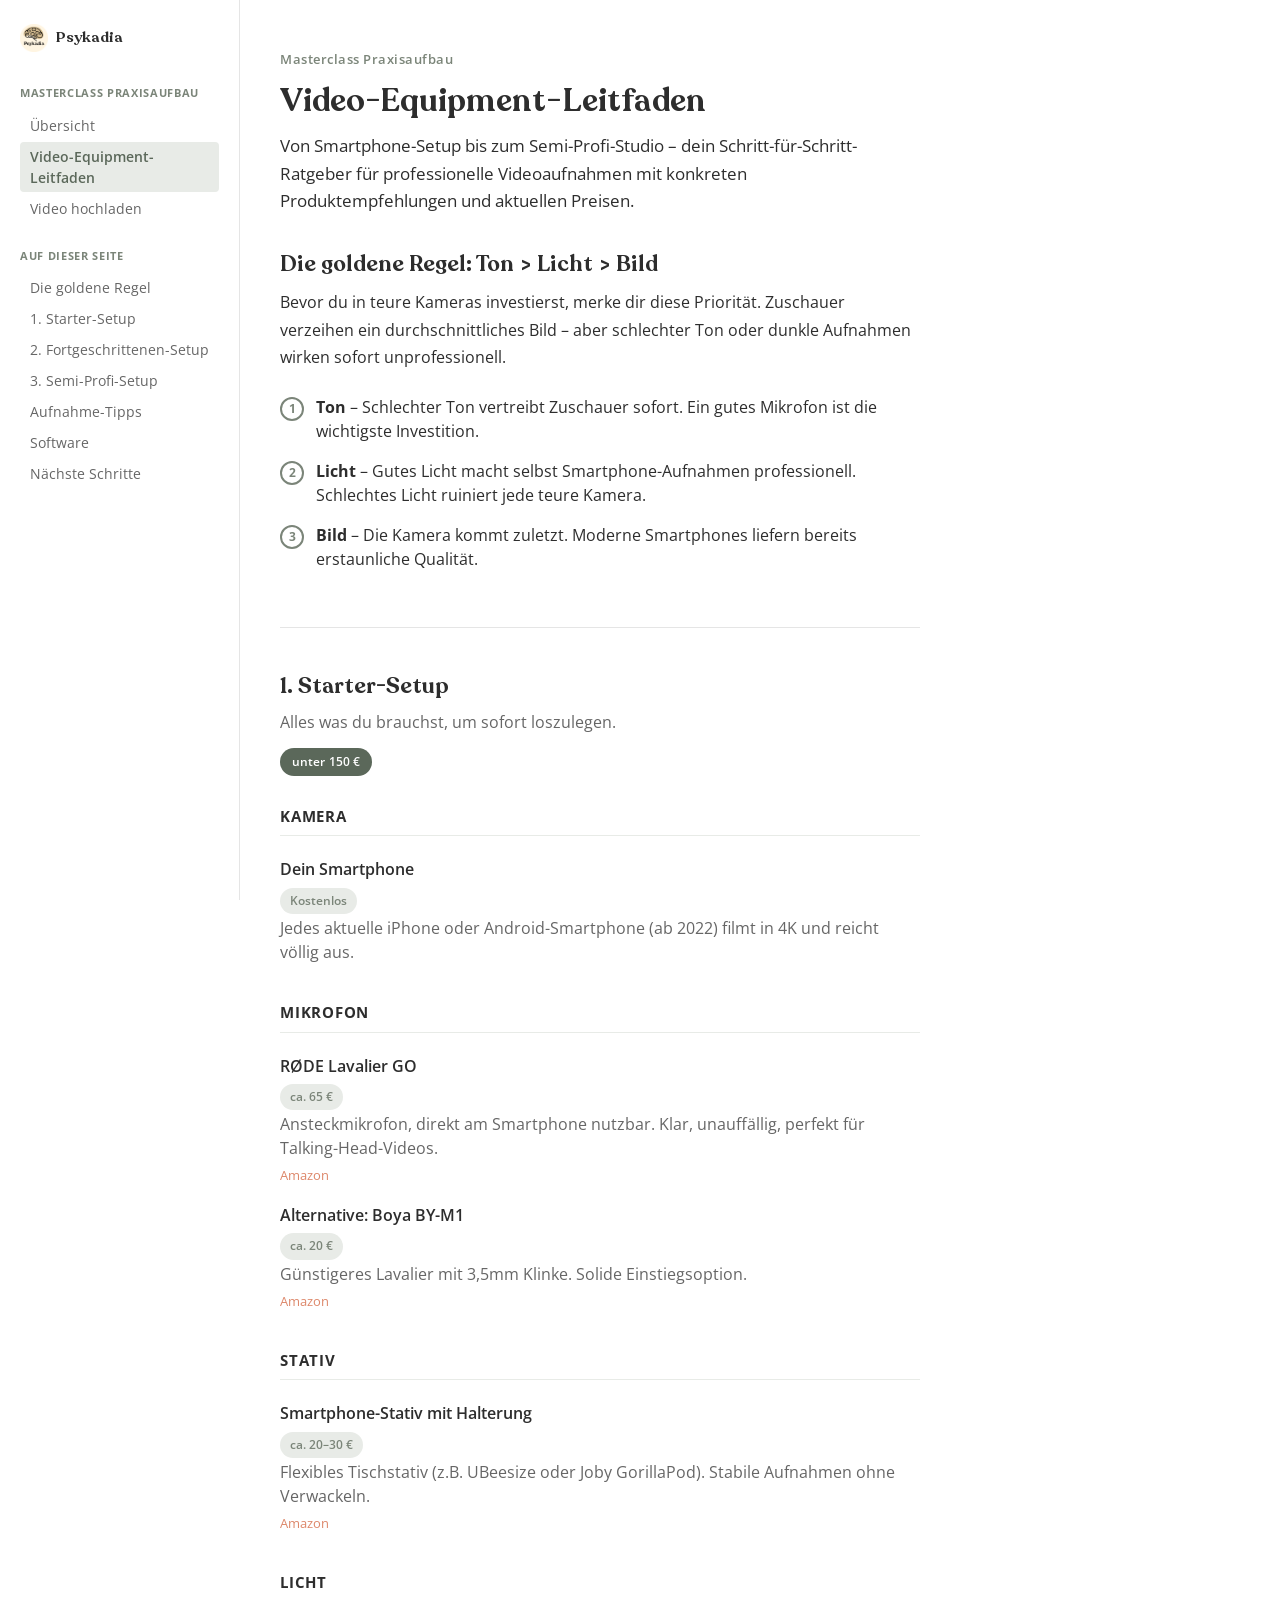
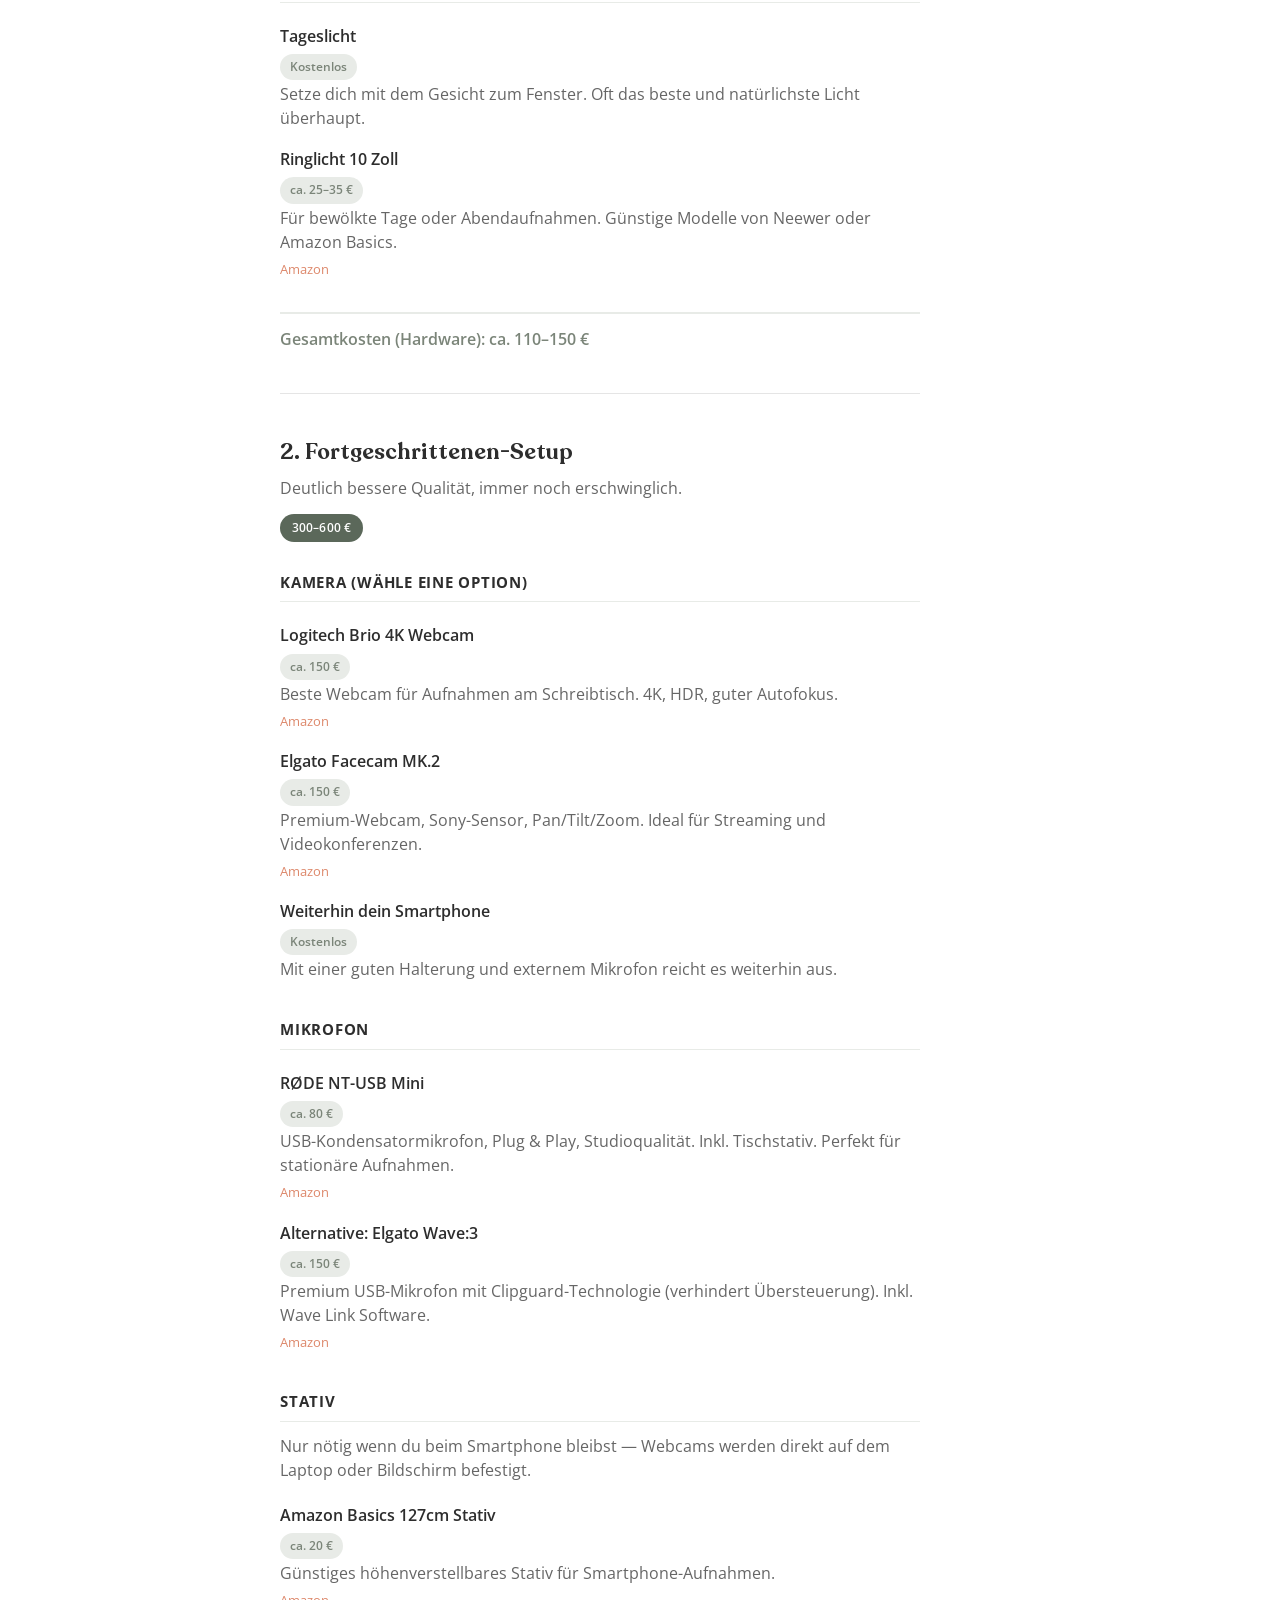
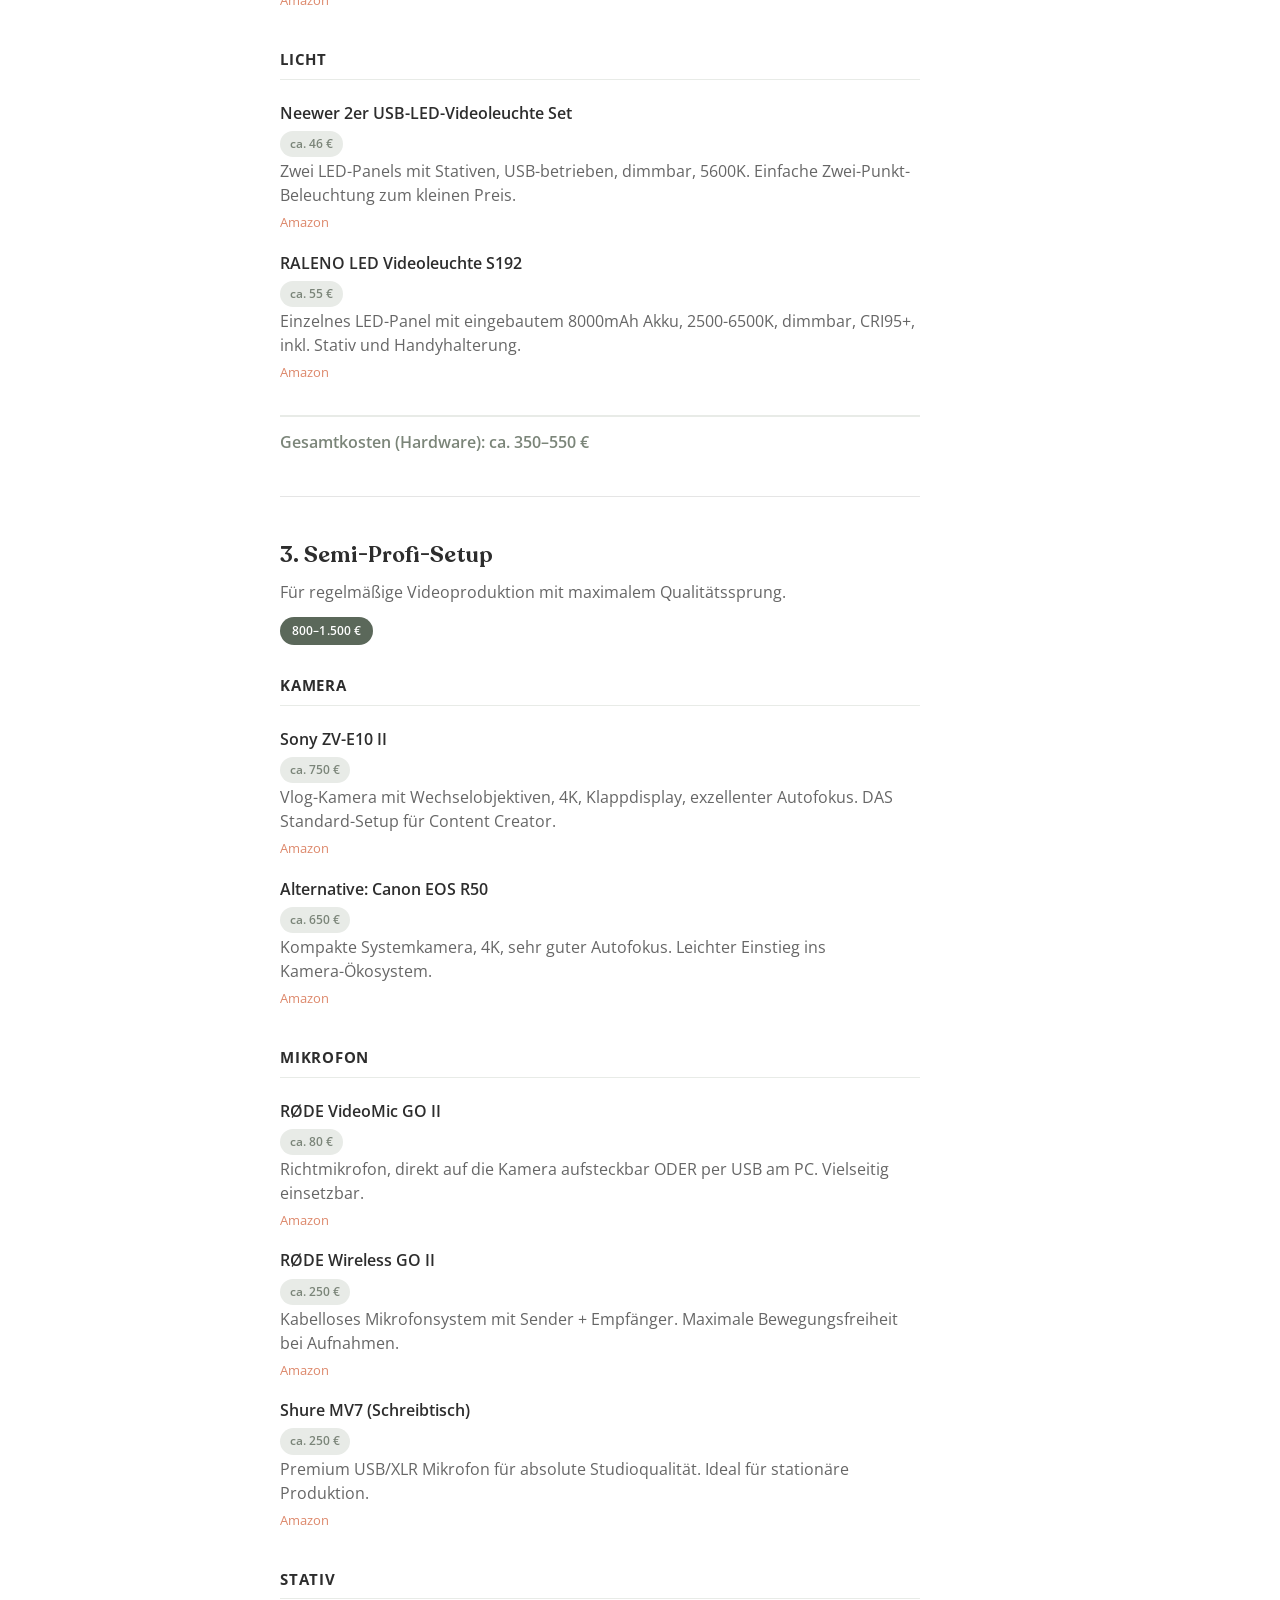
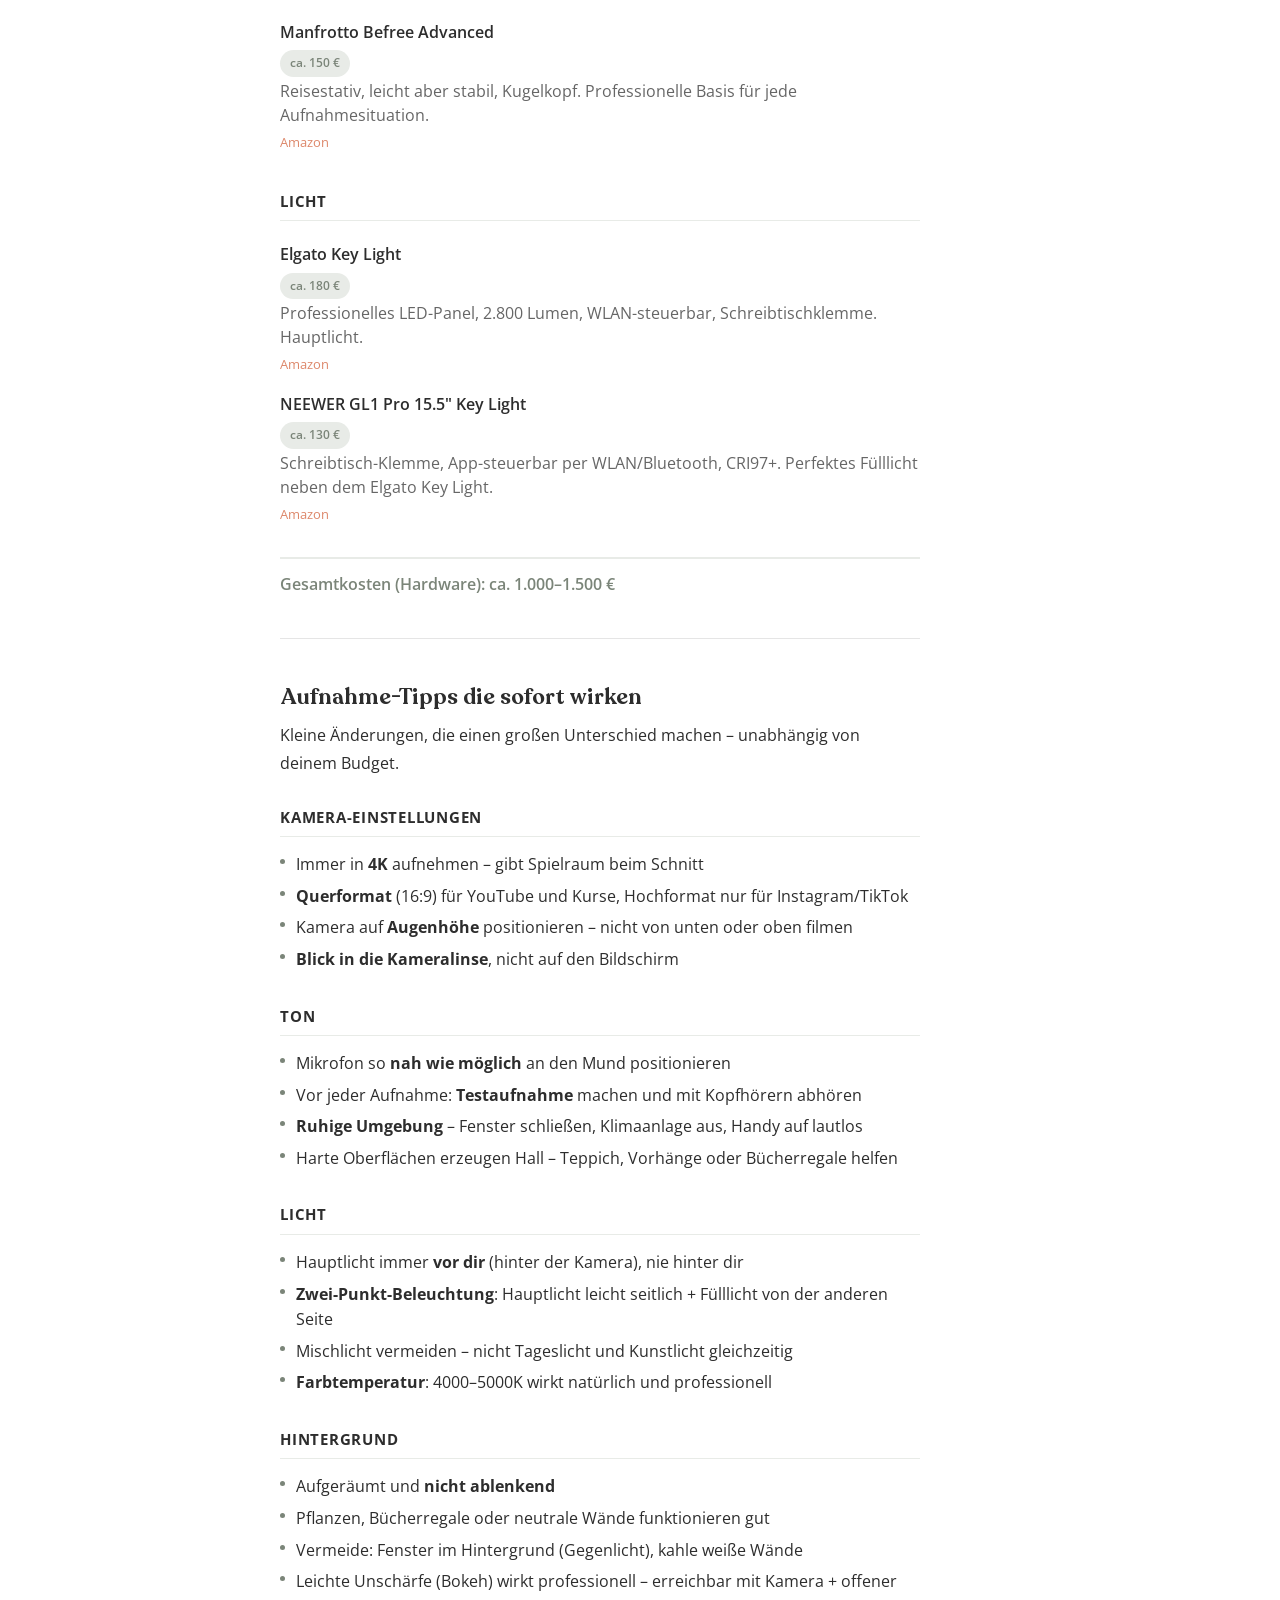
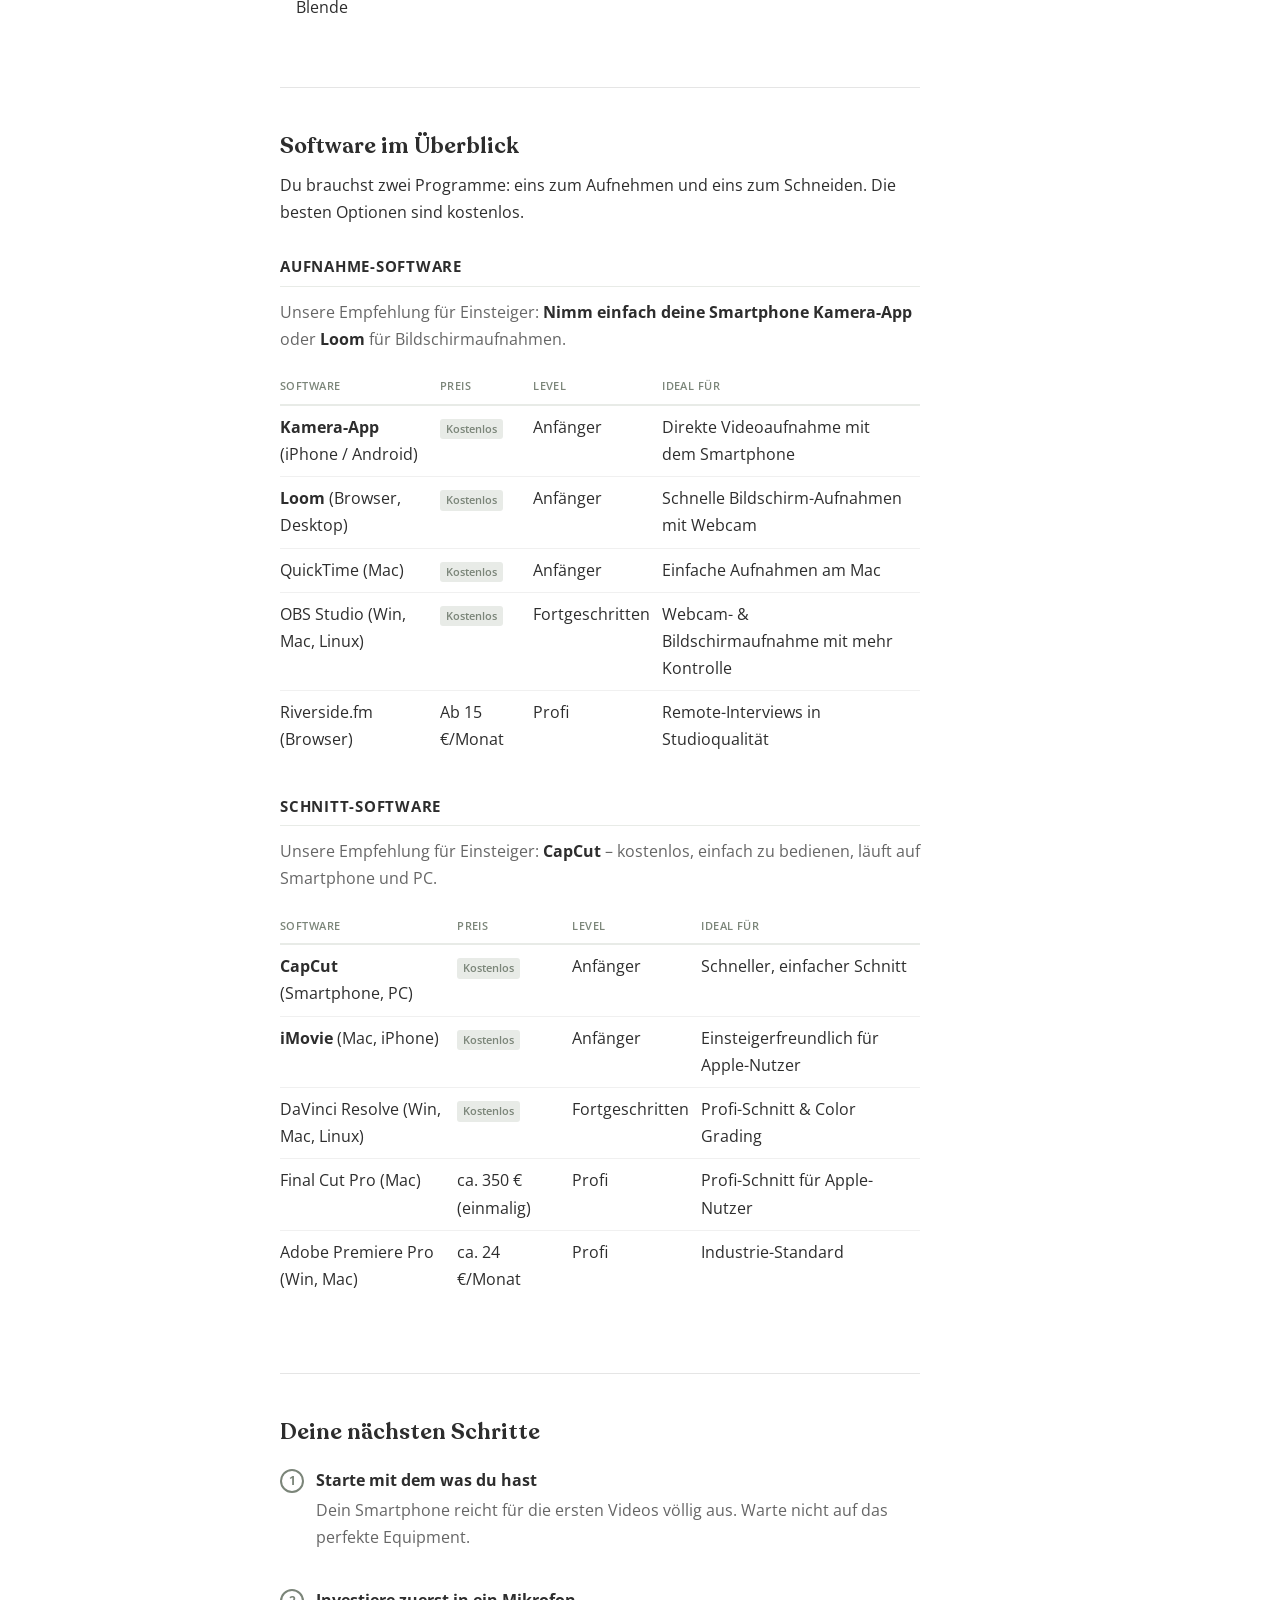
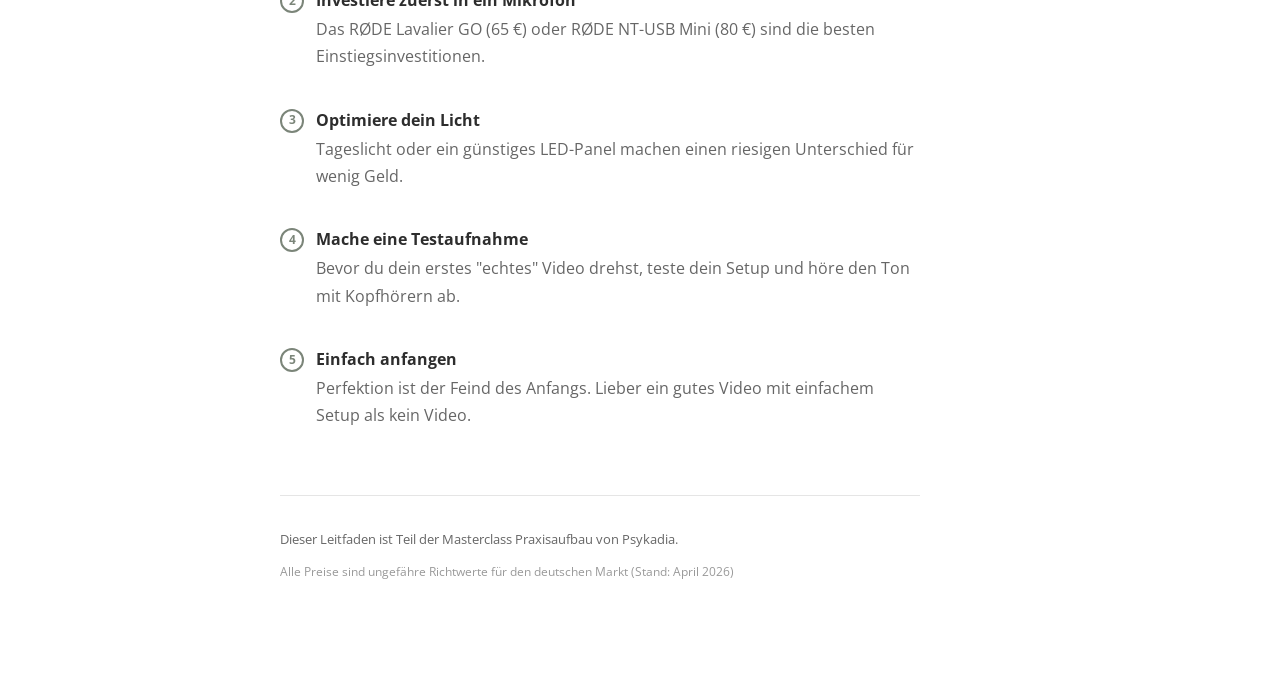
==== commit cb672ec3: "some link updates" ====
--- a/pages/video-equipment.html
+++ b/pages/video-equipment.html
@@ -142,27 +142,23 @@
       </div>
 
       <div class="category-label">Stativ</div>
-      <div class="product">
-        <div class="product-row"><span class="product-name">Manfrotto PIXI Mini-Stativ</span><span class="product-price">ca. 25 €</span></div>
-        <div class="product-desc">Robust, kompakt, auch als Handgriff nutzbar.</div>
-        <div class="product-links"><a href="https://www.amazon.de/s?k=Manfrotto+PIXI" target="_blank">Amazon</a></div>
-      </div>
+      <p class="product-desc" style="margin-bottom:12px;">Nur nötig wenn du beim Smartphone bleibst — Webcams werden direkt auf dem Laptop oder Bildschirm befestigt.</p>
       <div class="product">
         <div class="product-row"><span class="product-name">Amazon Basics 127cm Stativ</span><span class="product-price">ca. 20 €</span></div>
-        <div class="product-desc">Höhenverstellbar für mehr Flexibilität bei der Positionierung.</div>
+        <div class="product-desc">Günstiges höhenverstellbares Stativ für Smartphone-Aufnahmen.</div>
         <div class="product-links"><a href="https://www.amazon.de/s?k=Amazon+Basics+Stativ+127cm" target="_blank">Amazon</a></div>
       </div>
 
       <div class="category-label">Licht</div>
       <div class="product">
-        <div class="product-row"><span class="product-name">Elgato Key Light Mini</span><span class="product-price">ca. 80 €</span></div>
-        <div class="product-desc">Kompaktes LED-Panel, 800 Lumen, Akku oder USB-C, App-steuerbar. Perfekt als Hauptlicht.</div>
-        <div class="product-links"><a href="https://www.amazon.de/s?k=Elgato+Key+Light+Mini" target="_blank">Amazon</a></div>
-      </div>
-      <div class="product">
-        <div class="product-row"><span class="product-name">Neewer 2er-Pack LED-Panel</span><span class="product-price">ca. 60 €</span></div>
-        <div class="product-desc">Zwei kleine LED-Panels mit Stativen für eine einfache Zwei-Punkt-Beleuchtung.</div>
-        <div class="product-links"><a href="https://www.amazon.de/s?k=Neewer+LED+Panel+2er" target="_blank">Amazon</a></div>
+        <div class="product-row"><span class="product-name">Neewer 2er USB-LED-Videoleuchte Set</span><span class="product-price">ca. 46 €</span></div>
+        <div class="product-desc">Zwei LED-Panels mit Stativen, USB-betrieben, dimmbar, 5600K. Einfache Zwei-Punkt-Beleuchtung zum kleinen Preis.</div>
+        <div class="product-links"><a href="https://www.amazon.de/s?k=Neewer+2er+USB+LED+Videoleuchte+Stativ" target="_blank">Amazon</a></div>
+      </div>
+      <div class="product">
+        <div class="product-row"><span class="product-name">RALENO LED Videoleuchte S192</span><span class="product-price">ca. 55 €</span></div>
+        <div class="product-desc">Einzelnes LED-Panel mit eingebautem 8000mAh Akku, 2500-6500K, dimmbar, CRI95+, inkl. Stativ und Handyhalterung.</div>
+        <div class="product-links"><a href="https://www.amazon.de/s?k=RALENO+LED+Videoleuchte+192" target="_blank">Amazon</a></div>
       </div>
 
       <div class="tier-total">Gesamtkosten (Hardware): ca. 350–550 €</div>
@@ -219,9 +215,9 @@
         <div class="product-links"><a href="https://www.amazon.de/s?k=Elgato+Key+Light" target="_blank">Amazon</a></div>
       </div>
       <div class="product">
-        <div class="product-row"><span class="product-name">Elgato Key Light Air (Fülllicht)</span><span class="product-price">ca. 130 €</span></div>
-        <div class="product-desc">1.400 Lumen, kompakter. Zusammen ergibt das eine professionelle Zwei-Punkt-Beleuchtung.</div>
-        <div class="product-links"><a href="https://www.amazon.de/s?k=Elgato+Key+Light+Air" target="_blank">Amazon</a></div>
+        <div class="product-row"><span class="product-name">NEEWER GL1 Pro 15.5" Key Light</span><span class="product-price">ca. 130 €</span></div>
+        <div class="product-desc">Schreibtisch-Klemme, App-steuerbar per WLAN/Bluetooth, CRI97+. Perfektes Fülllicht neben dem Elgato Key Light.</div>
+        <div class="product-links"><a href="https://www.amazon.de/s?k=NEEWER+GL1+Pro+Key+Light" target="_blank">Amazon</a></div>
       </div>
 
       <div class="tier-total">Gesamtkosten (Hardware): ca. 1.000–1.500 €</div>
